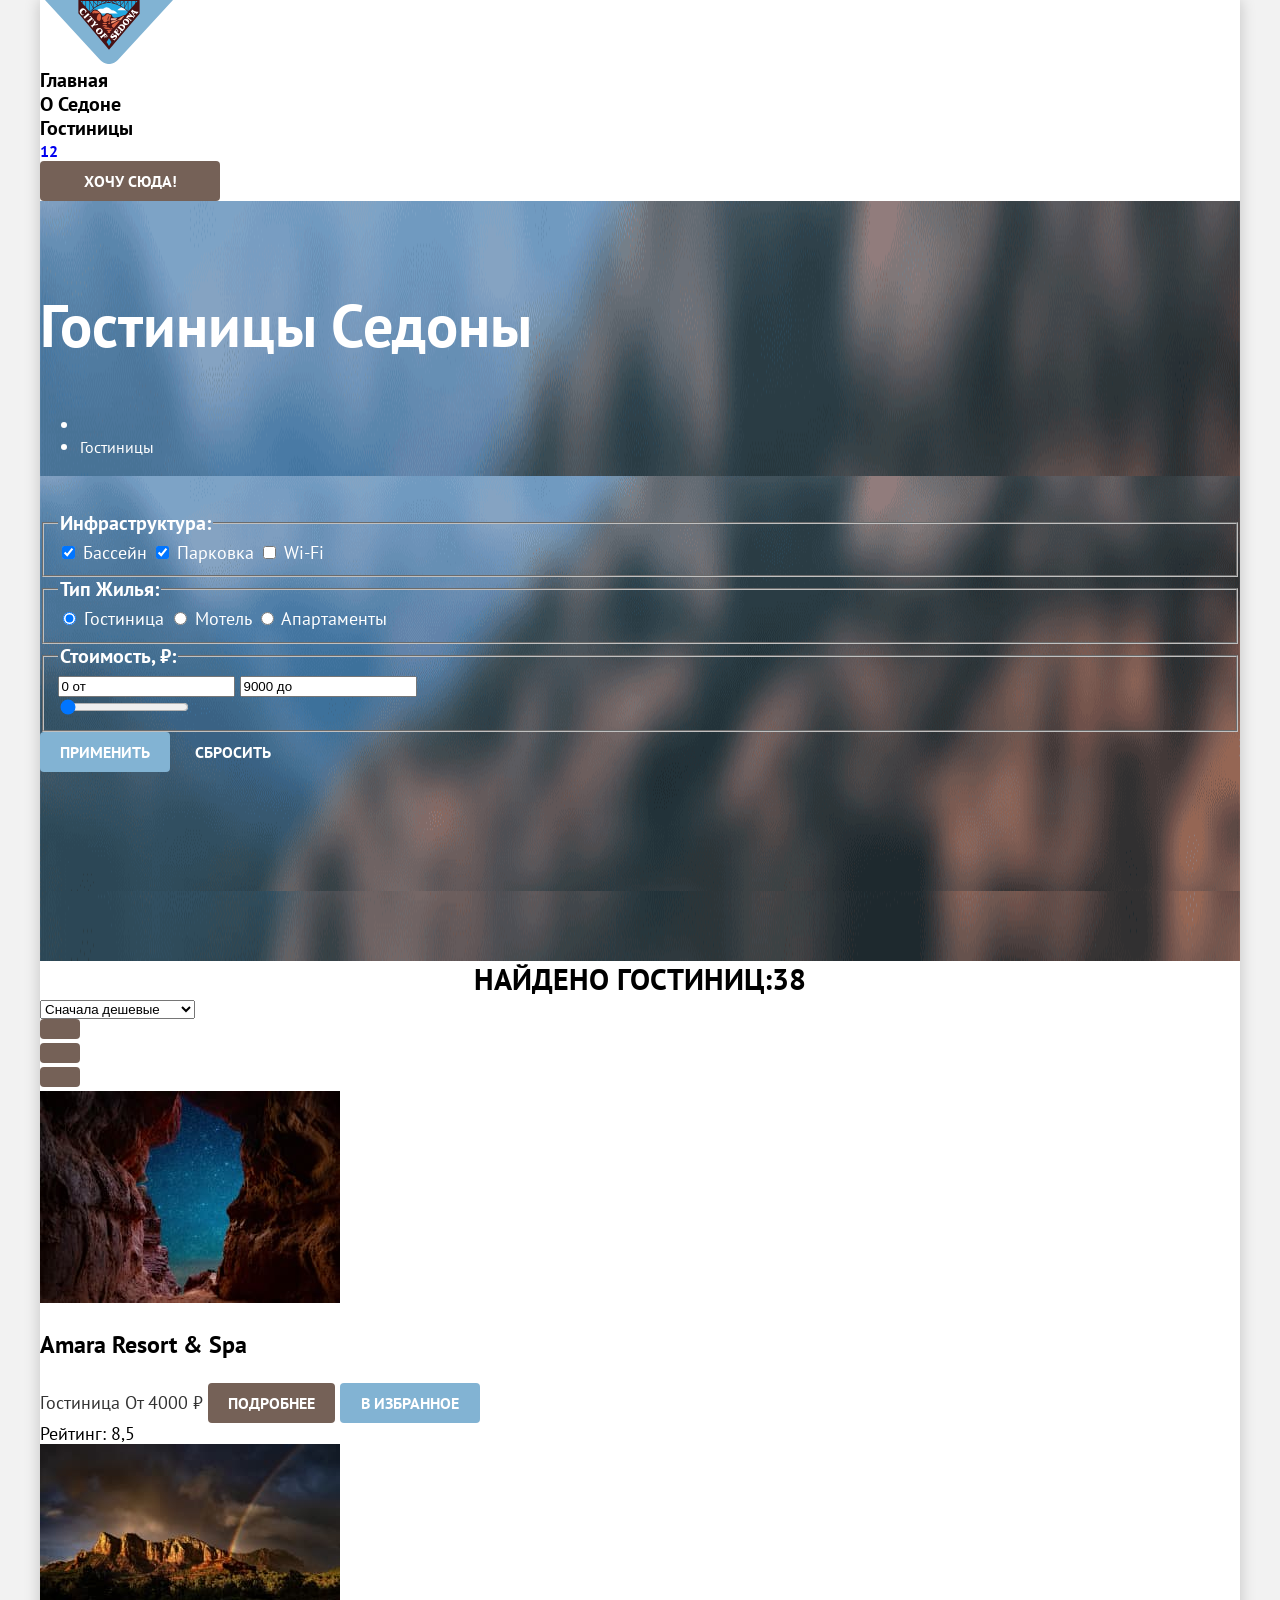
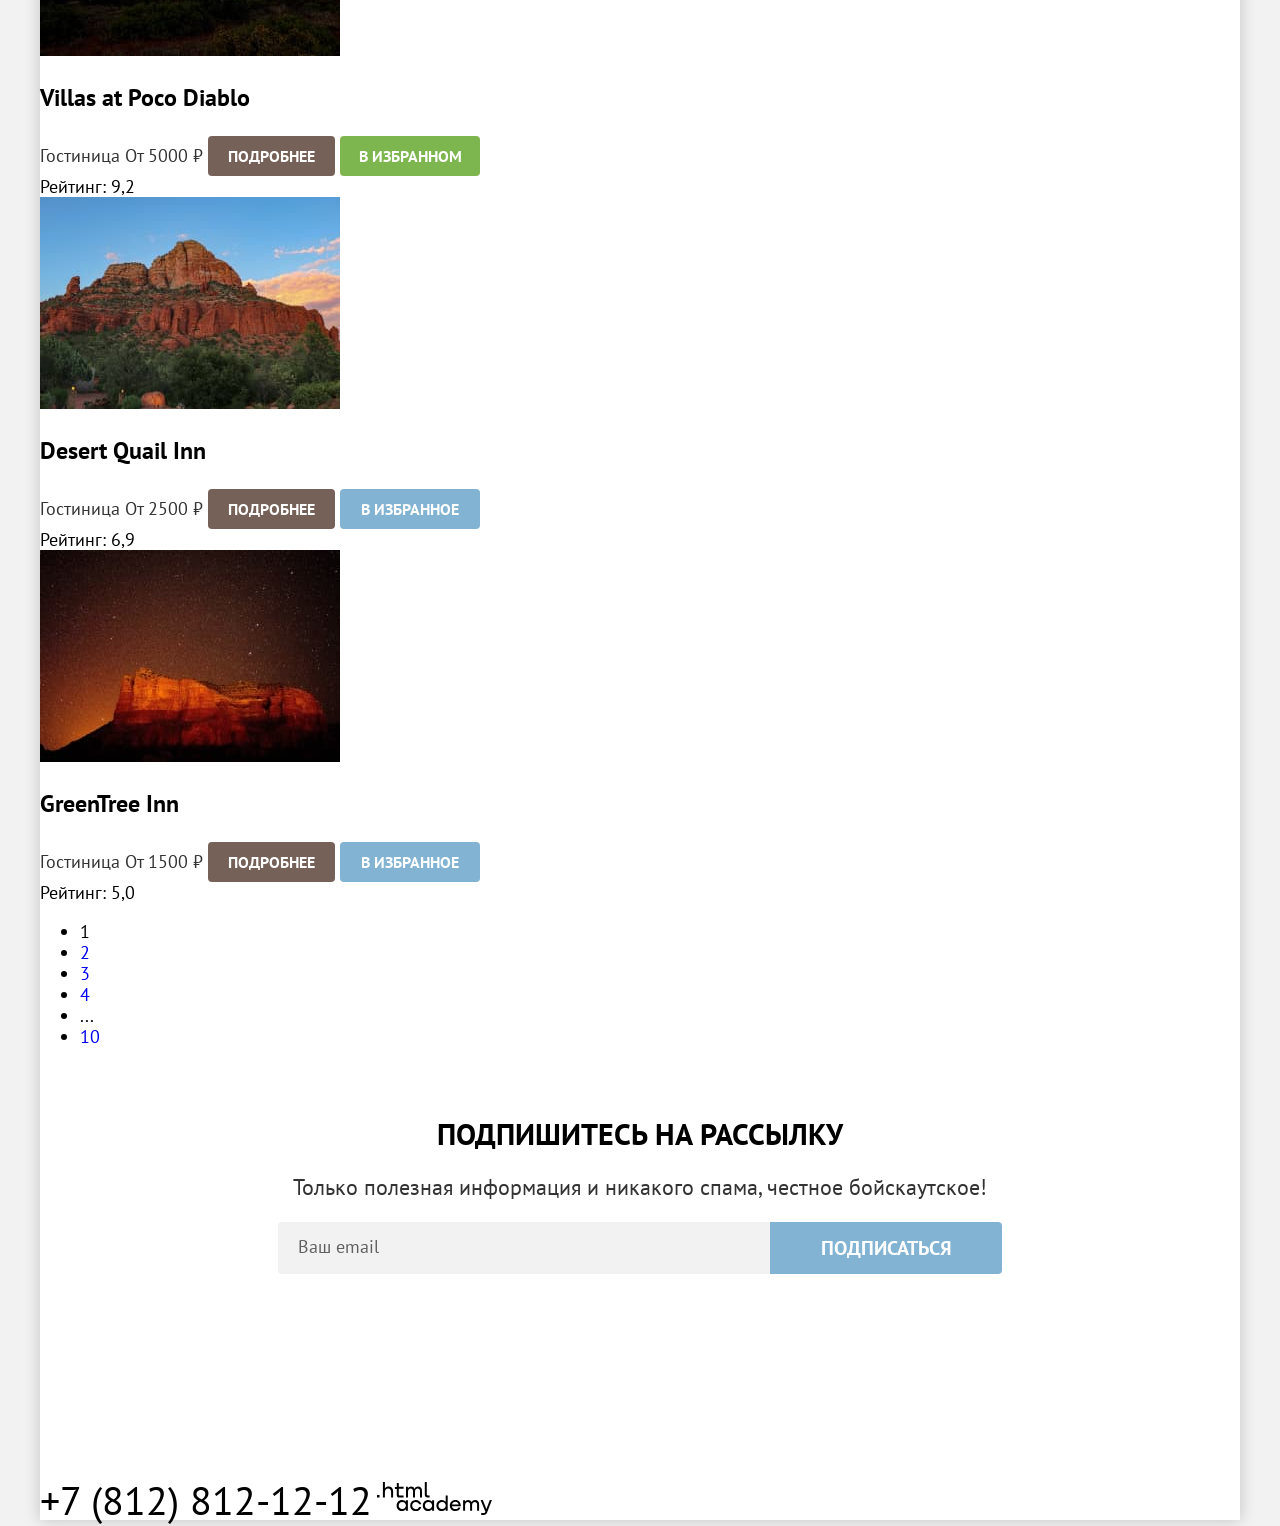
==== catalog.html @ 58decf7b "Базовая стилизация всех страниц" ====
<!DOCTYPE html>
<html lang="ru">

  <head>
    <meta charset="UTF-8">
    <title>HTML Academy:Седона.Каталог.</title>
    <link rel="stylesheet" href="styles/styles.css">

  </head>

  <body>
    <div class="container">
      <header class="page-header">
        <a class="navigation-logo" href="index.html">
          <img src="images/logo.svg" width="138" height="64" alt=" Логотип сайта.Перейти на главную страницу.">
        </a>

        <nav class="page-navigation">
          <ul class="page-navigation-list">
            <li class="page-navigation-item">
              <a href="index.html" class="page-navigation-link">Главная</a>
            </li>
            <li class="page-navigation-item">
              <a href="index.html#about-sedona" class="page-navigation-link"> О Седоне</a>
            </li>
            <li class="page-navigation-item">
              <a href="#" class="page-navigation-link navigation-link-current">Гостиницы</a>
            </li>
          </ul>
        </nav>

        <nav class="page-navigation-user">
          <ul class="page-navigation-user-list">
            <li class="page-navigation-user-item">
              <a href="#" class="page-navigation-user-link">
                <span class="visually-hidden">
                  Поиск
                </span>
              </a>
            </li>
            <li class="page-navigation-user-item">
              <a href="#" class="page-navigation-user-link">
                <span class="visually-hidden">
                  Избранное
                </span>
                12 </a>
            </li>
            <li class="page-navigation-user-item">
              <a href="#" class="page-navigation-user-link button button-all">
                <span class="visually-hidden">
                  Ссылка </span> Хочу сюда!</a>
            </li>
          </ul>
        </nav>
      </header>

      <main class="main-catalog">

        <section class="catalog-filter">
          <header class="catalog-header">
            <h1 class="catalog-header-title">Гостиницы Седоны</h1>
            <ul class="breadcrumbs">
              <li class="breadcrumbs-item">
                <a class="breadcrumbs-link" href="index.html"> <span class="visually-hidden">Главная</span> </a>
              </li>
              <li class="breadcrumbs-item">
                <a class="breadcrumbs-link" href="#">Гостиницы</a>
              </li>
            </ul>
          </header>
          <section class="catalog-products">
            <h2 class="visually-hidden">Фильтры</h2>
            <form class="catalog-filter" action="https://echo.htmlacademy.ru/" method="get">
              <fieldset class="catalog-filter-group">
                <legend class="catalog-filter-title">Инфраструктура:</legend>
                <label class="control">
                  <input class="control-input" type="checkbox" name="pool" checked> Бассейн
                </label>
                <label class="control">
                  <input class="control-input" type="checkbox" name="parking" checked> Парковка
                </label>
                <label class="control">
                  <input class="control-input" type="checkbox" name="wifi"> Wi-Fi
                </label>
              </fieldset>
              <fieldset class="catalog-filter-group">
                <legend class="catalog-filter-title">Тип жилья:</legend>
                <label class="control">
                  <input class="control-input" type="radio" name="type" value="hotel" checked> Гостиница
                </label>
                <label class="control">
                  <input class="control-input" type="radio" name="type" value="motel"> Мотель
                </label>
                <label class="control">
                  <input class="control-input" type="radio" name="type" value="apartments"> Апартаменты
                </label>
              </fieldset>
              <fieldset class="catalog-filter-group">
                <legend class="catalog-filter-title">Стоимость, ₽:</legend>

                <div class="catalog-filter-price-inputs">
                  <input class="catalog-filter-price-input" type="text" name="price-min" value="0 от" data-min="0">
                  <input class="catalog-filter-price-input" type="text" name="price-max" value="9000 до"
                    data-max="50000">
                  <div class="catalog-filter-slider">
                    <input class="catalog-filter-slider" type="range" name="price-range" min="0" max="50000" value="0"
                      step="100">
                  </div>
                </div>
              </fieldset>
              <button class="button button-filter" type="submit">Применить</button>
              <button class="button button-filter reset" type="reset">Сбросить</button>
            </form>
          </section>
        </section>
        <section>
          <h2 class="block-title">Найдено гостиниц:38</h2>
          <select class="select-control" name="catalog-filter-sort" aria-label="Сортировка">
            <option value="cheaper price">Сначала дешевые</option>
            <option value="expensive">Сначала дорогие</option>
            <option value="popular">Сначала популярные</option>
          </select>
          <ul class="catalog-view-switch-list">
            <li class="catalog-view-switch-item"><a href="catalog.html?view=tile"
                class="button button-tile button-tile--active">
                <span class="visually-hidden">Показать плитку</span>
              </a></li>
            <li class="catalog-view-switch-item"> <a href="catalog.html?view=card" class="button button-card">
                <span class="visually-hidden">Показать карточки</span>
              </a></li>
            <li class="catalog-view-switch-item"> <a href="catalog.html?view=list" class="button button-list">
                <span class="visually-hidden">Показать список</span>
              </a> </li>
          </ul>
          <div class="product-card">
            <ul class="product-card-list">
              <li class="product-card-item">
                <a href="product-card-link"><img class="product-card-image" src="images/hotels/hotel-1.jpg"
                    alt="Гостиница Amara Resort & Spa" width="300" height="212"></a>
                <a href="product-card-link">
                  <h3 class="product-card-title">Amara Resort & Spa</h3>
                </a>
                <span class="product-card-text">Гостиница</span>
                <b class="product-card-price">От 4000 ₽</b>
                <a class="product-card-button button-all" href="product.html">Подробнее</a>
                <button class="product-card-button submit-add" type="submit">В избранное</button>
                <div class="hotel-rating"><span class="visually-hidden">4 звезды</span></div>
                <span class="rating">Рейтинг: 8,5</span>
              </li>

              <li class="product-card-item">
                <a href="product-card-link"><img class="product-card-image" src="images/hotels/hotel-2.jpg"
                    alt="Гостиница Villas at Poco Diablo" width="300" height="212"></a>
                <a href="product-card-link">
                  <h3 class="product-card-title">Villas at Poco Diablo</h3>
                </a>
                <span class="product-card-text">Гостиница</span>
                <b class="product-card-price">От 5000 ₽</b>
                <a class="product-card-button button-all" href="product.html">Подробнее</a>
                <button class="product-card-button submit-remove" type="submit">В избранном</button>
                <div class="hotel-rating"><span class="visually-hidden">4 звезды</span></div>
                <span class="rating">Рейтинг: 9,2</span>
              </li>
              <li class="product-card-item">
                <a href="product-card-link"><img class="product-card-image" src="images/hotels/hotel-3.jpg"
                    alt="Гостиница Desert Quail Inn" width="300" height="212"></a>
                <a href="product-card-link">
                  <h3 class="product-card-title">Desert Quail Inn</h3>
                </a>
                <span class="product-card-text">Гостиница</span>
                <b class="product-card-price">От 2500 ₽</b>
                <a class="product-card-button button-all" href="product.html">Подробнее</a>
                <button class="product-card-button submit-add" type="submit">В избранное</button>
                <div class="hotel-rating"><span class="visually-hidden">3 звезды</span></div>
                <span class="rating">Рейтинг: 6,9</span>
              </li>
              <li class="product-card-item">
                <a href="product-card-link"><img class="product-card-image" src="images/hotels/hotel-4.jpg"
                    alt="Гостиница GreenTree Inn" width="300" height="212"></a>
                <a href="product-card-link">
                  <h3 class="product-card-title">GreenTree Inn</h3>
                </a>
                <span class="product-card-text">Гостиница</span>
                <b class="product-card-price">От 1500 ₽</b>
                <a class="product-card-button button-all" href="product.html">Подробнее</a>
                <button class="product-card-button submit-add" type="submit">В избранное</button>
                <div class="hotel-rating"><span class="visually-hidden">2 звезды</span></div>
                <span class="rating">Рейтинг: 5,0</span>
              </li>
            </ul>
          </div>

          <ul class="pagination">
            <li class="pagination-item">
              <a class="pagination-link pagination-current">1</a>
            </li>
            <li class="pagination-item">
              <a class="pagination-link" href="#">2</a>
            </li>
            <li class="pagination-item">
              <a class="pagination-link" href="#">3</a>
            </li>
            <li class="pagination-item">
              <a class="pagination-link" href="#">4</a>
            </li>
            <li class="pagination-item">
              <span class="pagination-more">...</span>
            </li>
            <li class="pagination-item">
              <a class="pagination-link" href="#">10</a>
            </li>
          </ul>
        </section>
        <section class="subscribe catalog">
          <h2 class="block-title subscribe-title-catalog">Подпишитесь на рассылку</h2>
          <p class="subscribe-text-catalog">Только полезная информация и никакого спама, честное бойскаутское!</p>
          <form class="subscribe-form" action="https://echo.htmlacademy.ru/" method="post">
            <input type="email" name="email" placeholder="Ваш email" required class="form-input">
            <button type="submit" class="button button-primary"> <span
                class="subscribe-button-text">Подписаться</span></button>
          </form>
        </section>
      </main>

      <footer class="main-footer">
        <ul class="social-list">
          <li class="social-item">
            <a href="https://vk.com/htmlacademy"> <span class="visually-hidden">Vkontakte</span></a>
          </li>
        </ul>
        <ul class="social-list">
          <li class="social-item">
            <a href="https://t.me/htmlacademy"> <span class="visually-hidden">Telegram</span></a>
          </li>
        </ul>
        <ul class="social-list">
          <li class="social-item">
            <a href="https://www.youtube.com/user/htmlacademyru"> <span class="visually-hidden">Youtube</span></a>
          </li>
        </ul>
        <a href="tel:+78128121212" class="phone-link">
          <span class="visually-hidden">Позвонить</span> +7 (812) 812-12-12</a>
        <a href="https://htmlacademy.ru/" class="logo-link"> <span class="visually-hidden">Логотип htmlacadem</span>
          <img src="images/html_academy.svg" width="115" height="33" alt="Логотип htmlacadem"></a>

      </footer>
    </div>
  </body>

</html>
---- styles/styles.css ----
@font-face {
  font-family: "PT Sans";
  font-weight: 400;
  font-style: normal;
  src: url("../fonts/ptsans-400.woff2") format("woff2");
  font-display: swap;
}

@font-face {
  font-family: "PT Sans";
  font-weight: 700;
  font-style: normal;
  src: url("../fonts/ptsans-700.woff2") format("woff2");
  font-display: swap;
}

.visually-hidden {
  position: absolute;
  width: 1px;
  height: 1px;
  margin: -1px;
  padding: 0;
  overflow: hidden;
  border: 0;
}

.button {
  background-color: #756157;
  color: #ffffff;
  display: inline-block;
  text-decoration: none;
  border: none;
  border-radius: 4px;
  text-transform: uppercase;
  padding: 10px 20px;
  text-align: center;
  font-family: inherit;
}

html {
  height: 100%;
}

body {
  margin: 0;
  padding: 0;
  min-height: 100%;
  font-family: "PT Sans", Arial, sans-serif;
  font-size: 18px;
  line-height: 21px;
  font-weight: 400;
  background-color: #f2f2f2;
  color: #000000;
}

.container {
  background-color: #ffffff;
  width: 1200px;
  margin-left: auto;
  margin-right: auto;
  box-shadow: 0 0 15px 0 rgba(0, 0, 0, 0.2);
  display: flex;
  flex-direction: column;
  min-height: 100vh;
}

.page-header {}

.navigation-logo {}

.page-navigation {}

.page-navigation-list {
  margin: 0;
  padding: 0;
  list-style: none;
  font-weight: 700;
  font-size: 20px;
  line-height: 24px;
}

.page-navigation-item {}

.page-navigation-link {
  text-decoration: none;
  color: #000000;
}

.navigation-link-current {}

.page-navigation-user {}

.page-navigation-user-list {
  margin: 0;
  padding: 0;
  list-style: none;
}

.page-navigation-user-item {}

.page-navigation-user-link {
  text-decoration: none;
  font-weight: 700;
  font-size: 16px;
  line-height: 20px;
}

.main,
.main-catalog {
  flex-grow: 1;
}

.main-container {}

.hero {
  background-color: #2e4858;
  background-image: url("../images/divider.svg"), url("../images/index-background.jpg");
  background-size: 100% auto, cover;
  background-repeat: no-repeat;
  background-position: left 0 bottom 0, 0 0;
  padding-top: 51px;
  padding-bottom: 82px;
  min-height: 485px;
  box-sizing: border-box;
}

.hero-image {
  display: block;
  margin: 0 auto;
}

.advantages {}

.block-title {
  margin: 0;
  padding: 0;
  font-weight: 700;
  font-size: 30px;
  line-height: 36px;
  letter-spacing: 0;
  text-align: center;
  text-transform: uppercase;
  color: #000000;
}

.advantages-intro {
  margin: 0;
  padding: 0;
  list-style: none;
  font-weight: 400;
  font-size: 22px;
  line-height: 26px;
  text-align: center;
  color: #333333;
}

.advantages-list {
  margin: 0;
  padding: 0;
  list-style: none;
}

.advantages-item {}

.advantages-item-photo {
  background-color: #82b3d3;

}

.sedona-photo {
  display: block;
}

.block-subtitle {
  margin: 0;
  padding: 0;
  list-style: none;
  font-weight: 700;
  font-size: 24px;
  line-height: 28px;
  text-align: center;
  text-transform: uppercase;
  color: #000000;
}

.block-subtitle-photo {
  color: #ffffff;
  font-weight: 700;
  font-size: 24px;
  line-height: 28px;
  text-align: center;
  text-transform: uppercase;
}

.advantages-text {
  margin: 0;
  padding: 0;
  list-style: none;
  font-weight: 400;
  font-size: 18px;
  line-height: 21px;
  text-align: center;
  color: #333333;
}

.advantages-text-photo {
  color: #ffffff;
  font-weight: 400;
  font-size: 18px;
  line-height: 21px;
  text-align: center;
}

.services {}

.services-list {
  margin: 0;
  padding: 0;
  list-style: none;
}

.services-item {
  background-color: #83b3d31f;
}

.services-text {
  margin: 0;
  padding: 0;
  list-style: none;
  font-weight: 400;
  font-size: 18px;
  line-height: 21px;
  text-align: center;
  color: #333333;
}

.catalog-header-title {
  font-weight: 700;
  font-size: 60px;
  line-height: 78px;
}

.catalog-filter-title {
  font-weight: 700;
  font-size: 20px;
  line-height: 24px;
  text-transform: capitalize;
}

.control {
  font-weight: 400;
  font-size: 18px;
  line-height: 23px;
}

.catalog-filter {
  background-color: #2e4858;
  background-image: url("../images/background-filter.png");
  background-size: 100% 100%;
  background-repeat: no-repeat;
  background-position: 0 0;
  padding-top: 35px;
  padding-bottom: 70px;
  min-height: 415px;
  box-sizing: border-box;
  color: #ffffff;
}

.button-filter {
  background-color: #82b3d3;
  font-weight: 700;
  font-size: 16px;
  line-height: 20px;
  font-family: inherit;
}

.button-filter.reset {
  background-color: transparent;
}

.breadcrumbs-link {
  font-weight: 400;
  font-size: 16px;
  line-height: 21px;
  text-decoration: none;
  color: #ffffff;
}

.breadcrumbs-item {}

.hotel-search {
  padding: 97px 0;
  text-align: center;
}

.hotel-title {
  margin: 0 0 20px;
}

.hotel-search-text {
  margin: 0 98px;
  padding-bottom: 53px;
  list-style: none;
  font-weight: 400;
  font-size: 22px;
  line-height: 26px;
  text-align: center;
  color: #333333;
}

.catalog-view-switch-list,
.product-card-list {
  margin: 0;
  padding: 0;
  list-style: none;
}


.product-card-item a {
  text-decoration: none;
}

.product-card-text,
.product-card-price {
  margin: 0;
  padding: 0;
  list-style: none;
  font-weight: 400;
  font-size: 18px;
  line-height: 21px;
  text-align: center;
  color: #333333;
}

.product-card-title {
  font-family: inherit;
  font-weight: 700;
  font-size: 24px;
  line-height: 28px;
  color: #000000;
}

.button-all {
  font-weight: 700;
  font-size: 16px;
  line-height: 20px;
  width: 140px;
  border-radius: 4px;
  text-align: center;
  text-decoration: none;
  text-transform: uppercase;
  background-color: #756157;
  color: #ffffff;
  padding: 10px 20px;
  font-family: "PT Sans";
}

.submit-add,
.submit-remove {
  font-weight: 700;
  font-size: 16px;
  line-height: 20px;
  width: 140px;
  border-radius: 4px;
  text-align: center;
  text-decoration: none;
  text-transform: uppercase;
  background-color: #82b3d3;
  color: #ffffff;
  padding: 10px 10px;
  font-family: "PT Sans";
  border: none;
}

.submit-add {
  background-color: #82b3d3;
}

.submit-add:hover {
  background-color: #6b9bc4;
  transform: translateY(-1px);
}

.submit-remove {
  background-color: #7db54f;
}

.submit-remove:hover {
  background-color: #7db54f;
  transform: translateY(-1px);
}

.pagination a {
  text-decoration: none;
  list-style: none;
}

.open-modal {
  font-weight: 700;
  font-size: 20px;
  line-height: 36px;
  text-transform: uppercase;
  width: 376px;
  padding: 8px 10px;
  font-family: inherit;
}

.subscribe {
  background-color: #2e4858;
  background-image: url("../images/subscribe.png");
  background-size: 100% 100%;
  background-repeat: no-repeat;
  background-position: 0 0;
  padding-top: 51px;
  padding-bottom: 82px;
  min-height: 415px;
  box-sizing: border-box;
  text-align: center;
}

.subscribe.catalog {
  background: #ffffff;
}

.subscribe-title {
  padding: 45px;
  margin-bottom: -25px;
  color: #ffffff;
}

.subscribe-title-catalog {
  color: #000000;
}

.subscribe-text {
  margin: 0;
  padding: 0;
  list-style: none;
  font-weight: 400;
  font-size: 22px;
  line-height: 26px;
  text-align: center;
  color: #ffffff;
  margin-bottom: 54px;
}

.subscribe-text-catalog {
  color: #333333;
  font-size: 22px;
  line-height: 26px;
}

.subscribe-form {
  display: flex;
  justify-content: center;
}

.form-input {
  width: 452px;
  padding: 12px 20px;
  border: none;
  border-top-left-radius: 4px;
  border-bottom-left-radius: 4px;
  background-color: #f2f2f2;
  font-family: inherit;
}

.form-input::placeholder {
  color: #000000;
  font-size: 18px;
  line-height: 24px;
  width: 87px;
  height: 24px;
  opacity: 0.6;
}

.button-primary {
  background-color: #82b3d3;
  width: 232px;
  padding: 8px 50px;
  font-family: inherit;
  border-radius: 0;
  border-top-right-radius: 4px;
  border-bottom-right-radius: 4px;
}

.product-card {
  display: flex;
  flex-direction: row;
}

.subscribe-button-text {
  font-weight: 700;
  font-size: 20px;
  line-height: 36px;
}

.main-footer {}

.social-list {
  margin: 0;
  padding: 0;
  list-style: none;
}

.social-item {}

.phone-link {
  font-size: 40px;
  line-height: 40px;
  text-decoration: none;
  color: #000000;
}

.logo-link {}
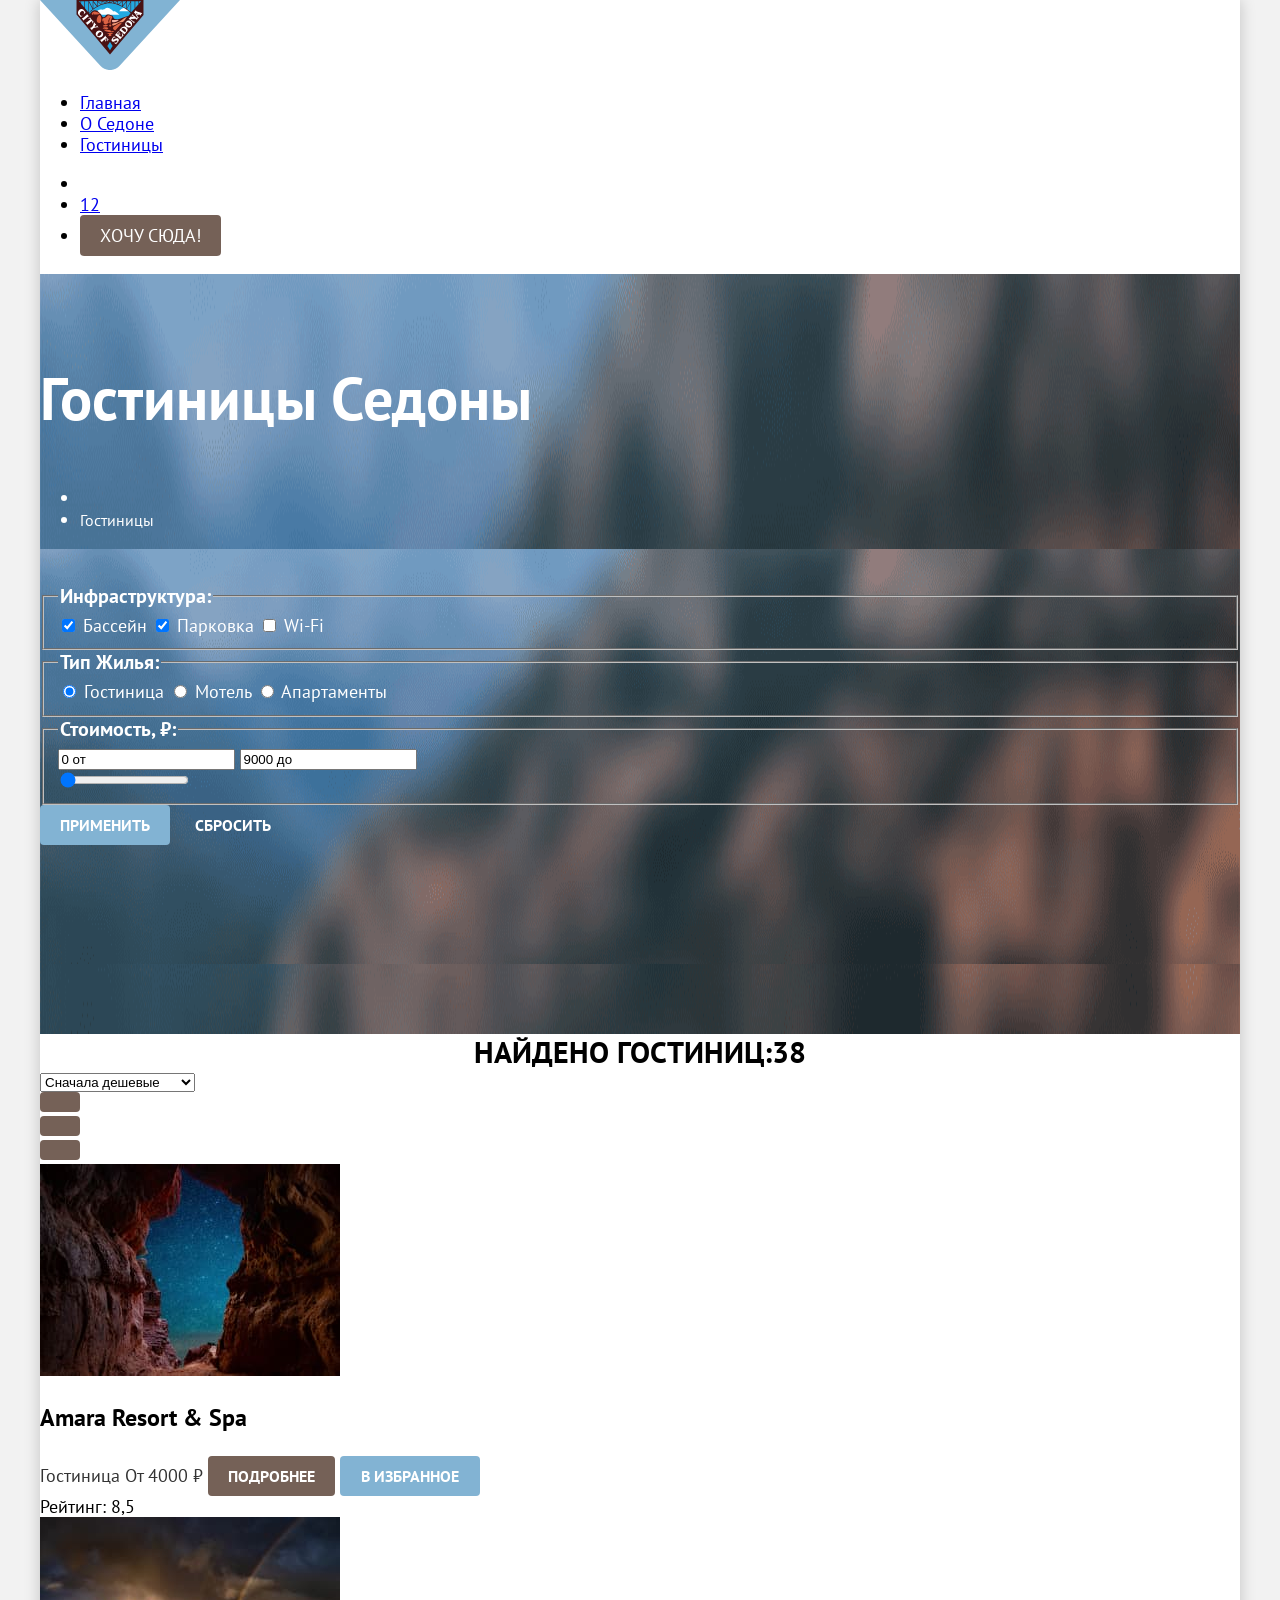
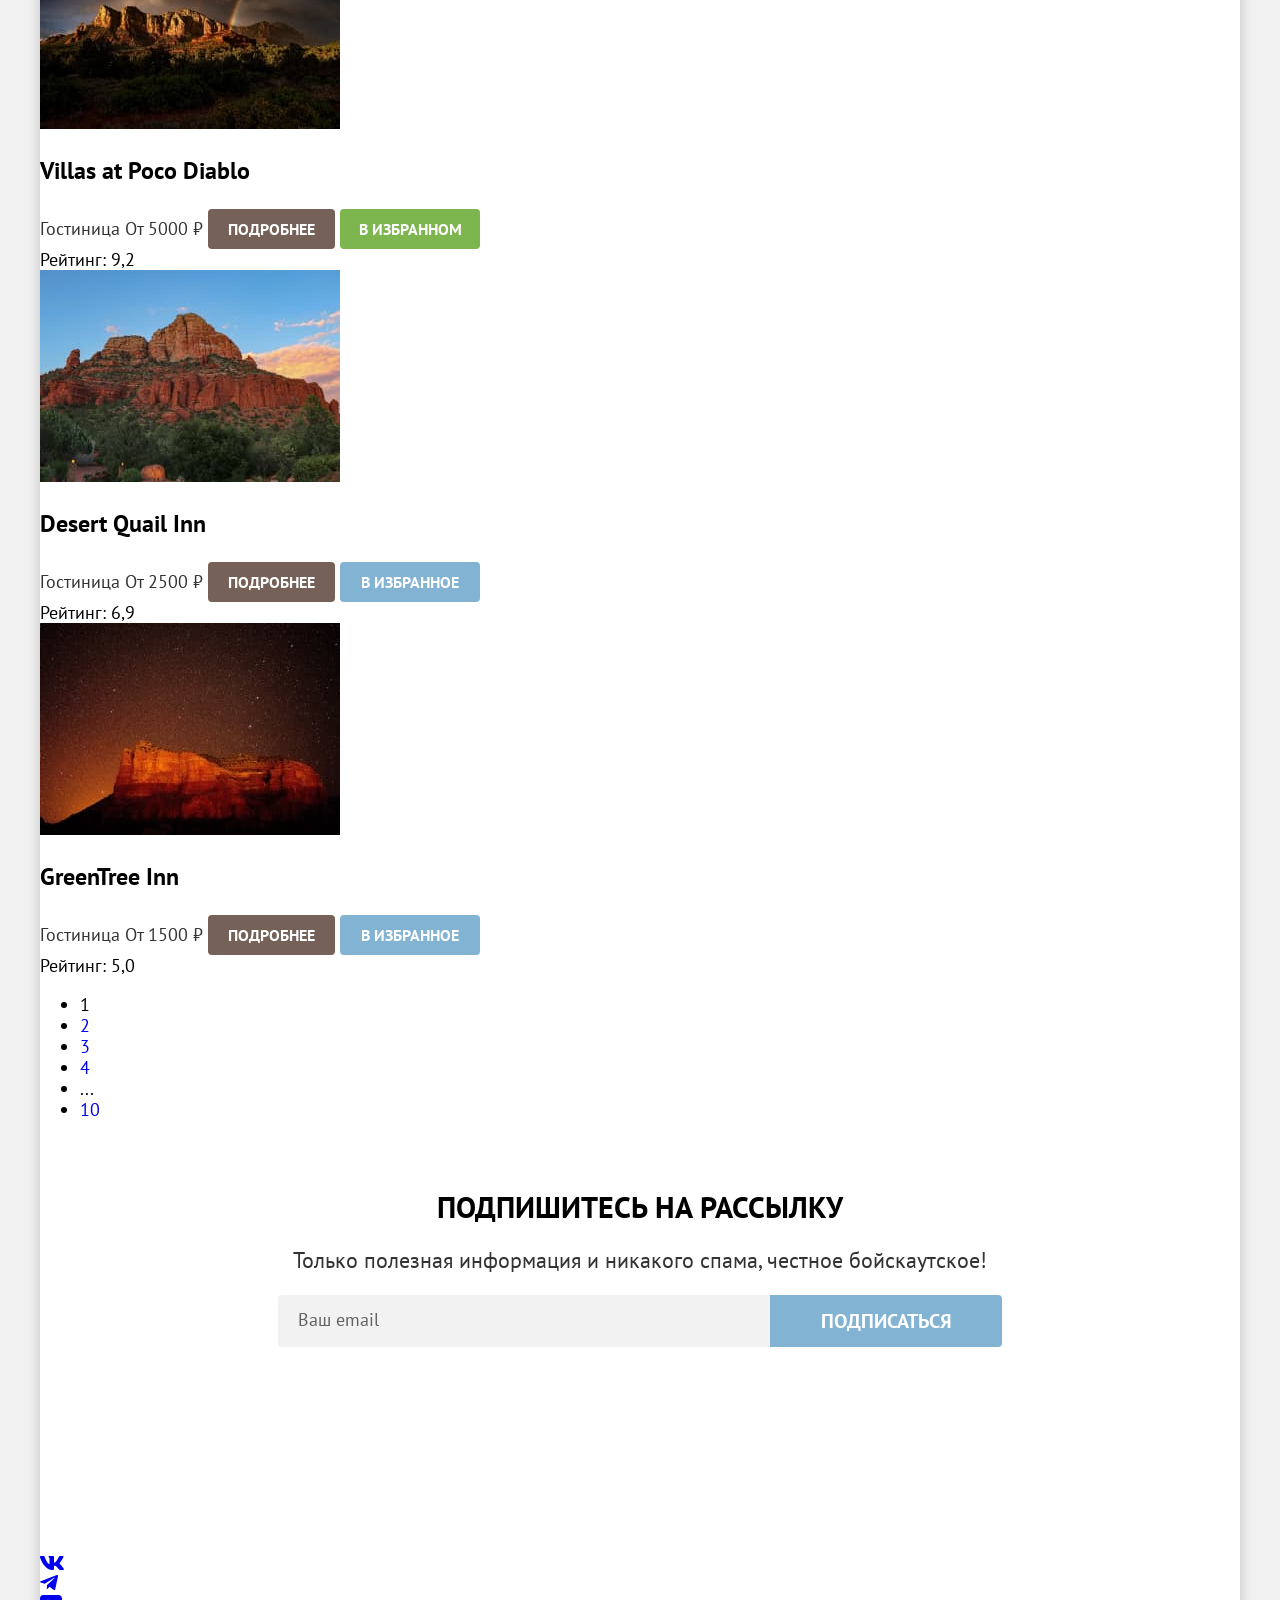
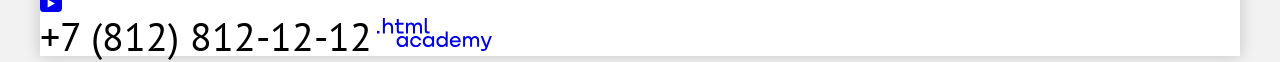
==== commit 11c3a33d: "Сетка страниц и крупных блоков на флексах" ====
--- a/catalog.html
+++ b/catalog.html
@@ -10,45 +10,35 @@
 
   <body>
     <div class="container">
-      <header class="page-header">
+      <header class="header">
         <a class="navigation-logo" href="index.html">
-          <img src="images/logo.svg" width="138" height="64" alt=" Логотип сайта.Перейти на главную страницу.">
+          <img src="images/logo.svg" width="140" height="70" alt="Логотип сайта.Перейти на главную страницу.">
         </a>
-
-        <nav class="page-navigation">
-          <ul class="page-navigation-list">
-            <li class="page-navigation-item">
-              <a href="index.html" class="page-navigation-link">Главная</a>
-            </li>
-            <li class="page-navigation-item">
-              <a href="index.html#about-sedona" class="page-navigation-link"> О Седоне</a>
-            </li>
-            <li class="page-navigation-item">
-              <a href="#" class="page-navigation-link navigation-link-current">Гостиницы</a>
-            </li>
-          </ul>
-        </nav>
-
-        <nav class="page-navigation-user">
-          <ul class="page-navigation-user-list">
-            <li class="page-navigation-user-item">
-              <a href="#" class="page-navigation-user-link">
-                <span class="visually-hidden">
-                  Поиск
-                </span>
+        <nav class="navigation">
+          <ul class="navigation-list">
+            <li class="navigation-item">
+              <a class="navigation-link navigation-link-current" href="#">Главная</a>
+            </li>
+            <li class="navigation-item">
+              <a class="navigation-link" href="#about-sedona"> О Седоне</a>
+            </li>
+            <li class="navigation-item">
+              <a class="navigation-link" href="catalog.html">Гостиницы</a>
+            </li>
+          </ul>
+          <ul class="user-navigation">
+            <li class="user-item">
+              <a class="user-link search" href="#">
+                <span class="visually-hidden"> Поиск</span>
               </a>
             </li>
-            <li class="page-navigation-user-item">
-              <a href="#" class="page-navigation-user-link">
-                <span class="visually-hidden">
-                  Избранное
-                </span>
-                12 </a>
-            </li>
-            <li class="page-navigation-user-item">
-              <a href="#" class="page-navigation-user-link button button-all">
-                <span class="visually-hidden">
-                  Ссылка </span> Хочу сюда!</a>
+            <li class="user-item">
+              <a class="user-link favorites" href="#">
+                <span class="visually-hidden"> Избранное</span>
+                <span class="fav"> 12 </span> </a>
+            </li>
+            <li class="user-item ">
+              <a class="user-link button wish" href="#">Хочу сюда!</a>
             </li>
           </ul>
         </nav>
@@ -114,24 +104,26 @@
           </section>
         </section>
         <section>
-          <h2 class="block-title">Найдено гостиниц:38</h2>
-          <select class="select-control" name="catalog-filter-sort" aria-label="Сортировка">
-            <option value="cheaper price">Сначала дешевые</option>
-            <option value="expensive">Сначала дорогие</option>
-            <option value="popular">Сначала популярные</option>
-          </select>
-          <ul class="catalog-view-switch-list">
-            <li class="catalog-view-switch-item"><a href="catalog.html?view=tile"
-                class="button button-tile button-tile--active">
-                <span class="visually-hidden">Показать плитку</span>
-              </a></li>
-            <li class="catalog-view-switch-item"> <a href="catalog.html?view=card" class="button button-card">
-                <span class="visually-hidden">Показать карточки</span>
-              </a></li>
-            <li class="catalog-view-switch-item"> <a href="catalog.html?view=list" class="button button-list">
-                <span class="visually-hidden">Показать список</span>
-              </a> </li>
-          </ul>
+          <div class="filter">
+            <h2 class="block-title">Найдено гостиниц:38</h2>
+            <select class="select-control" name="catalog-filter-sort" aria-label="Сортировка">
+              <option value="cheaper price">Сначала дешевые</option>
+              <option value="expensive">Сначала дорогие</option>
+              <option value="popular">Сначала популярные</option>
+            </select>
+            <ul class="catalog-view-switch-list">
+              <li class="catalog-view-switch-item"><a href="catalog.html?view=tile"
+                  class="button button-tile button-tile--active">
+                  <span class="visually-hidden">Показать плитку</span>
+                </a></li>
+              <li class="catalog-view-switch-item"> <a href="catalog.html?view=card" class="button button-card">
+                  <span class="visually-hidden">Показать карточки</span>
+                </a></li>
+              <li class="catalog-view-switch-item"> <a href="catalog.html?view=list" class="button button-list">
+                  <span class="visually-hidden">Показать список</span>
+                </a> </li>
+            </ul>
+          </div>
           <div class="product-card">
             <ul class="product-card-list">
               <li class="product-card-item">
@@ -223,26 +215,80 @@
       </main>
 
       <footer class="main-footer">
-        <ul class="social-list">
-          <li class="social-item">
-            <a href="https://vk.com/htmlacademy"> <span class="visually-hidden">Vkontakte</span></a>
-          </li>
-        </ul>
-        <ul class="social-list">
-          <li class="social-item">
-            <a href="https://t.me/htmlacademy"> <span class="visually-hidden">Telegram</span></a>
-          </li>
-        </ul>
-        <ul class="social-list">
-          <li class="social-item">
-            <a href="https://www.youtube.com/user/htmlacademyru"> <span class="visually-hidden">Youtube</span></a>
-          </li>
-        </ul>
-        <a href="tel:+78128121212" class="phone-link">
-          <span class="visually-hidden">Позвонить</span> +7 (812) 812-12-12</a>
-        <a href="https://htmlacademy.ru/" class="logo-link"> <span class="visually-hidden">Логотип htmlacadem</span>
-          <img src="images/html_academy.svg" width="115" height="33" alt="Логотип htmlacadem"></a>
-
+        <div class="footer-container">
+
+          <ul class="social-list">
+            <li class="social-item">
+              <a class="vkontakte" href="https://vk.com/htmlacademy">
+                <svg width="24" height="14" viewBox="0 0 24 14" fill="none" xmlns="http://www.w3.org/2000/svg">
+                  <path fill-rule="evenodd" clip-rule="evenodd"
+                    d="M23.45 0.948C23.616 0.402 23.45 0 22.655 0H20.03C19.362 0 19.054 0.347 18.887 0.73C18.887 0.73 17.552 3.926 15.661 6.002C15.049 6.604 14.771 6.795 14.437 6.795C14.27 6.795 14.019 6.604 14.019 6.057V0.948C14.019 0.292 13.835 0 13.279 0H9.151C8.734 0 8.483 0.304 8.483 0.593C8.483 1.214 9.429 1.358 9.526 3.106V6.904C9.526 7.737 9.373 7.888 9.039 7.888C8.149 7.888 5.984 4.677 4.699 1.003C4.45 0.288 4.198 0 3.527 0H0.9C0.15 0 0 0.347 0 0.73C0 1.412 0.89 4.8 4.145 9.281C6.315 12.341 9.37 14 12.153 14C13.822 14 14.028 13.632 14.028 12.997V10.684C14.028 9.947 14.186 9.8 14.715 9.8C15.105 9.8 15.772 9.992 17.33 11.467C19.11 13.216 19.403 14 20.405 14H23.03C23.78 14 24.156 13.632 23.94 12.904C23.702 12.18 22.852 11.129 21.725 9.882C21.113 9.172 20.195 8.407 19.916 8.024C19.527 7.533 19.638 7.314 19.916 6.877C19.916 6.877 23.116 2.451 23.449 0.948H23.45Z"
+                    fill="currentColor" />
+                </svg>
+
+                <span class="visually-hidden">Vkontakte</span></a>
+            </li>
+            <li class="social-item">
+              <a class="telegram" href="https://t.me/htmlacademy">
+                <svg width="18" height="16" viewBox="0 0 18 16" fill="none" xmlns="http://www.w3.org/2000/svg">
+                  <path
+                    d="M16.785 0.0992597L0.840489 6.24776C-0.247661 6.68481 -0.241365 7.29184 0.640845 7.56253L4.73445 8.83953L14.2058 2.8637C14.6537 2.59121 15.0629 2.7378 14.7265 3.03636L7.05283 9.96185H7.05103L7.05283 9.96275L6.77045 14.1823C7.18413 14.1823 7.36669 13.9925 7.59871 13.7686L9.58705 11.8351L13.7229 14.89C14.4855 15.31 15.0332 15.0941 15.2229 14.1841L17.9379 1.38885C18.2158 0.274623 17.5126 -0.229883 16.785 0.0992597Z"
+                    fill="currentColor" />
+                </svg>
+                <span class="visually-hidden">Telegram</span></a>
+            </li>
+            <li class="social-item">
+              <a class="youtube" href="https://www.youtube.com/user/htmlacademyru">
+                <svg width="22" height="17" viewBox="0 0 22 17" fill="none" xmlns="http://www.w3.org/2000/svg">
+                  <path
+                    d="M18.607 0H3.17413C1.31343 0 0 1.59375 0 3.4V13.4937C0 15.4062 1.31343 17 3.17413 17H18.8259C20.4677 17 22 15.4062 22 13.6V3.4C21.7811 1.59375 20.4677 0 18.607 0ZM7.66169 12.5375V4.4625L14.995 8.5L7.66169 12.5375Z"
+                    fill="currentColor" />
+                </svg>
+                <span class="visually-hidden">Youtube</span></a>
+            </li>
+          </ul>
+          <a href="tel:+78128121212" class="phone-link">
+            <span class="visually-hidden">Позвонить</span>+7 (812) 812-12-12</a>
+          <a href="https://htmlacademy.ru/" class="logo-link"> <span class="visually-hidden">Логотип htmlacadem</span>
+            <svg width="115" height="33" viewBox="0 0 115 33" role="img" aria-label="HTML Academy" fill="none"
+              xmlns="http://www.w3.org/2000/svg">
+              <path d="M0 12.9V15.5H2.5V12.9H0Z" fill="currentColor" />
+              <path
+                d="M11.6 4.5C10 4.5 8.8 5.2 8 6.2H7.9V0H5.9V15.5H7.9V10.2C7.9 8.1 9.2 6.6 11.2 6.6C13 6.6 14.1 8 14.1 9.8V15.5H16.1V9.4C16.2 6.4 14.3 4.5 11.6 4.5Z"
+                fill="currentColor" />
+              <path
+                d="M26.6 4.8H21.8V1.1H19.8V4.9H17.9V6.9H19.8V12.9C19.8 14.6 20.8 15.6 22.5 15.6H26.6V13.6H22.9C22.2 13.6 21.8 13.2 21.8 12.5V6.8H26.6V4.8Z"
+                fill="currentColor" />
+              <path
+                d="M41.1 4.6C39.5 4.6 38.2 5.4 37.6 6.7H37.5C36.9 5.5 35.7 4.6 34.1 4.6C32.7 4.6 31.6 5.4 31 6.4H30.9V4.8H29V15.4H31V10C31 8 32 6.5 33.6 6.5C35.1 6.5 36 7.5 36 9.1V15.4H38V9.8C38 7.4 39.4 6.5 40.6 6.5C42.1 6.5 43 7.5 43 9.1V15.4H45V8.9C45.1 6.4 43.6 4.6 41.1 4.6Z"
+                fill="currentColor" />
+              <path d="M47.8 12.7C47.8 14.4 48.8 15.4 50.6 15.4H52.6V13.4H50.9C50.2 13.4 49.8 13 49.8 12.3V0H47.8V12.7Z"
+                fill="currentColor" />
+              <path
+                d="M28.9 19.7C28 18.6 26.7 17.9 25 17.9C21.9 17.9 19.6 20.2 19.6 23.5C19.6 26.8 21.9 29.1 25 29.1C26.8 29.1 28 28.3 28.8 27.2H28.9V28.8H30.9V18.2H28.9V19.7ZM25.3 27.1C23.1 27.1 21.7 25.5 21.7 23.5C21.7 21.5 23.1 19.9 25.3 19.9C27.5 19.9 28.9 21.5 28.9 23.5C28.9 25.4 27.5 27.1 25.3 27.1Z"
+                fill="currentColor" />
+              <path
+                d="M44.2 22C43.7 19.6 41.6 17.9 38.8 17.9C35.4 17.9 33.2 20.4 33.2 23.5C33.2 26.6 35.4 29.1 38.8 29.1C41.6 29.1 43.7 27.3 44.2 24.9H42.1C41.7 26.2 40.4 27.2 38.8 27.2C36.6 27.2 35.2 25.6 35.2 23.6C35.2 21.6 36.6 20 38.8 20C40.4 20 41.6 21 42.1 22.2H44.2V22Z"
+                fill="currentColor" />
+              <path
+                d="M55.1 19.7C54.2 18.6 52.9 17.9 51.2 17.9C48.1 17.9 45.8 20.2 45.8 23.5C45.8 26.8 48.1 29.1 51.2 29.1C53 29.1 54.2 28.3 55 27.2H55.1V28.8H57.1V18.2H55.1V19.7ZM51.5 27.1C49.3 27.1 47.9 25.5 47.9 23.5C47.9 21.5 49.3 19.9 51.5 19.9C53.7 19.9 55.1 21.5 55.1 23.5C55.1 25.4 53.6 27.1 51.5 27.1Z"
+                fill="currentColor" />
+              <path
+                d="M68.7 19.8C67.8 18.7 66.5 17.9 64.8 17.9C61.7 17.9 59.4 20.2 59.4 23.5C59.4 26.8 61.6 29.1 64.8 29.1C66.5 29.1 67.8 28.3 68.6 27.3H68.7V28.8H70.7V13.4H68.7V19.8ZM65.1 27.1C62.9 27.1 61.5 25.5 61.5 23.5C61.5 21.5 62.9 19.9 65.1 19.9C67.3 19.9 68.7 21.5 68.7 23.5C68.6 25.5 67.2 27.1 65.1 27.1Z"
+                fill="currentColor" />
+              <path
+                d="M78.3 17.9C75 17.9 72.8 20.4 72.8 23.5C72.8 26.5 74.9 29.1 78.3 29.1C80.8 29.1 82.8 27.8 83.5 25.5H81.4C80.9 26.5 79.8 27.1 78.4 27.1C76.5 27.1 75.1 25.8 75 24.2H83.8C84 20.6 81.8 17.9 78.3 17.9ZM78.3 19.8C80 19.8 81.3 20.8 81.6 22.4H75.1C75.4 20.9 76.6 19.8 78.3 19.8Z"
+                fill="currentColor" />
+              <path
+                d="M98.2 17.9C96.6 17.9 95.3 18.7 94.6 19.9H94.5C93.9 18.7 92.7 17.9 91.1 17.9C89.7 17.9 88.6 18.6 88 19.7V18.2H86.1V28.8H88.1V23.4C88.1 21.4 89.1 20 90.7 19.9C92.2 19.9 93.1 20.9 93.1 22.5V28.8H95.1V23.2C95.1 20.8 96.5 19.9 97.7 19.9C99.2 19.9 100.1 20.9 100.1 22.5V28.8H102.1V22.3C102.2 19.7 100.7 17.9 98.2 17.9Z"
+                fill="currentColor" />
+              <path
+                d="M109.4 27L105.8 18.1H103.6L108.4 29.7C108.1 30.6 107.7 30.9 106.7 30.9H104.2V32.9H106.7C108.5 32.9 109.5 32.1 110.2 30.3L114.9 18.1H112.8L109.4 27Z"
+                fill="currentColor" />
+            </svg>
+          </a>
+
+        </div>
       </footer>
     </div>
   </body>
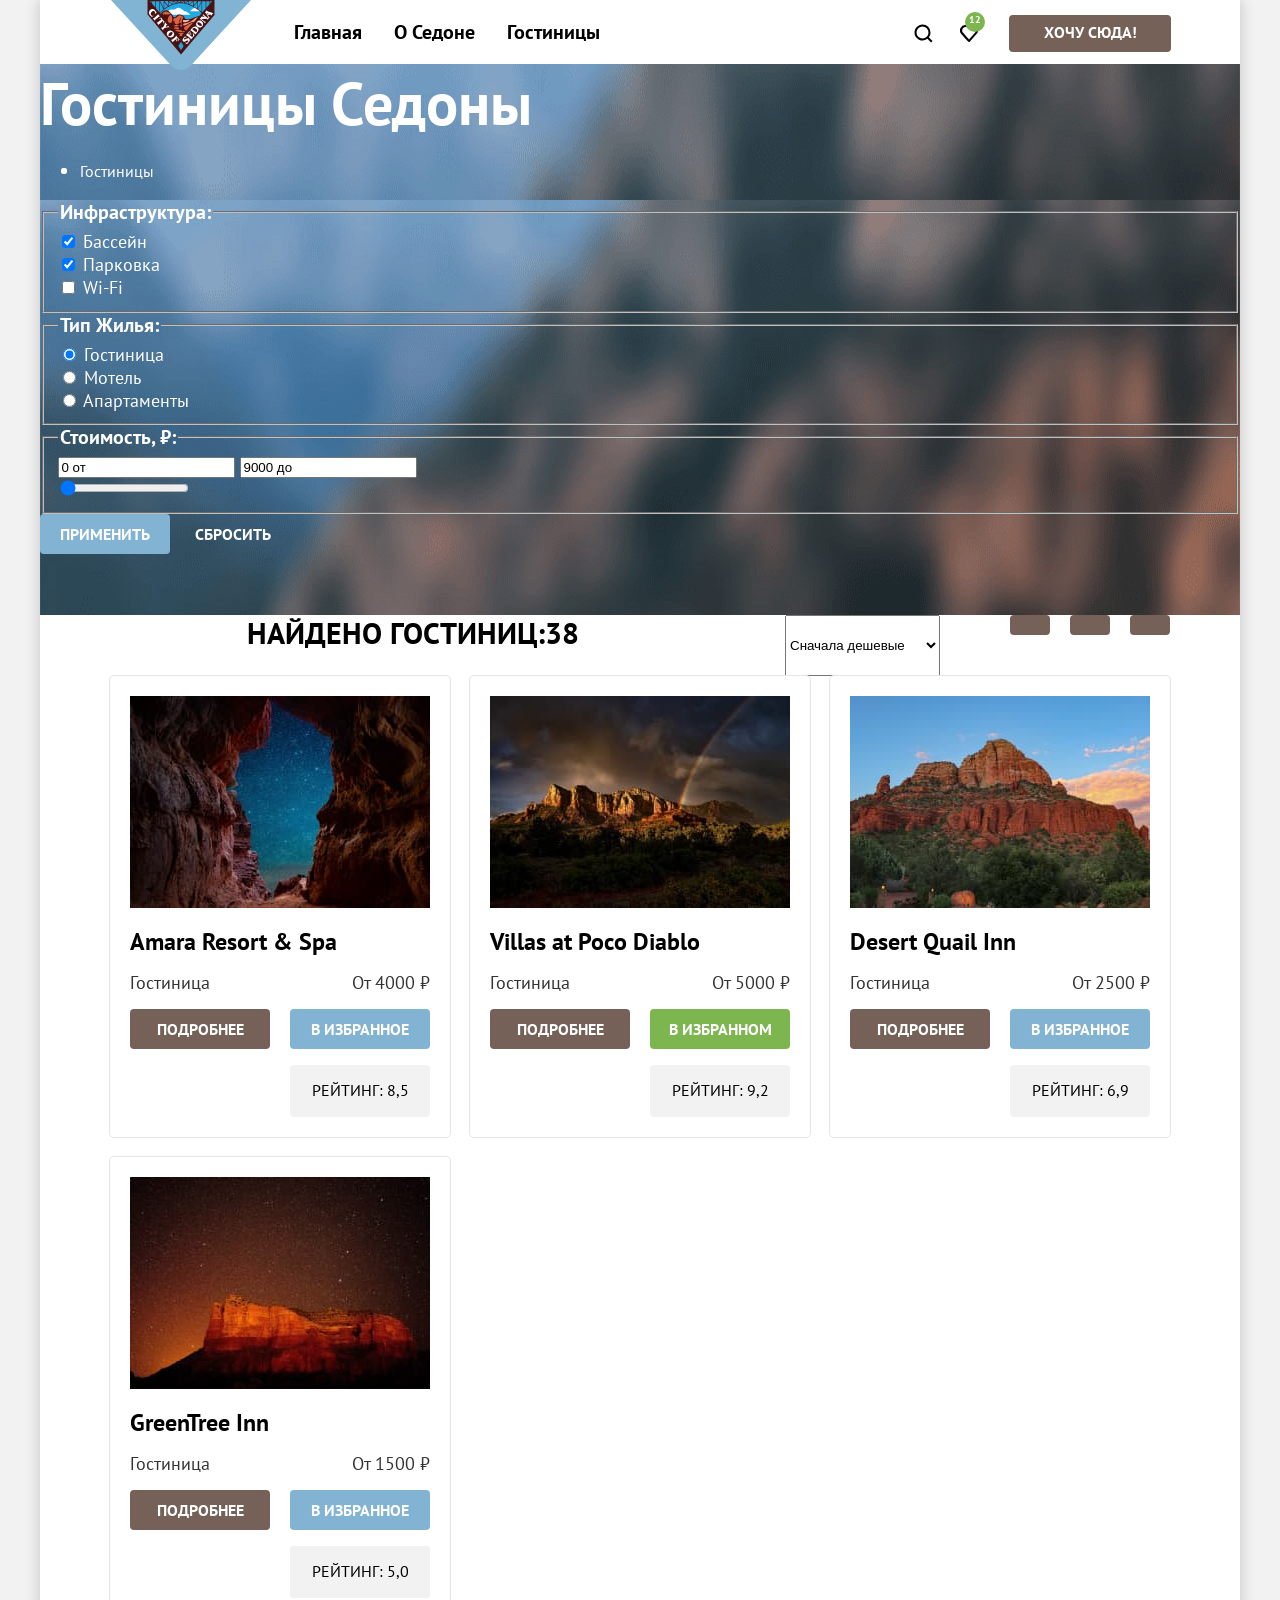
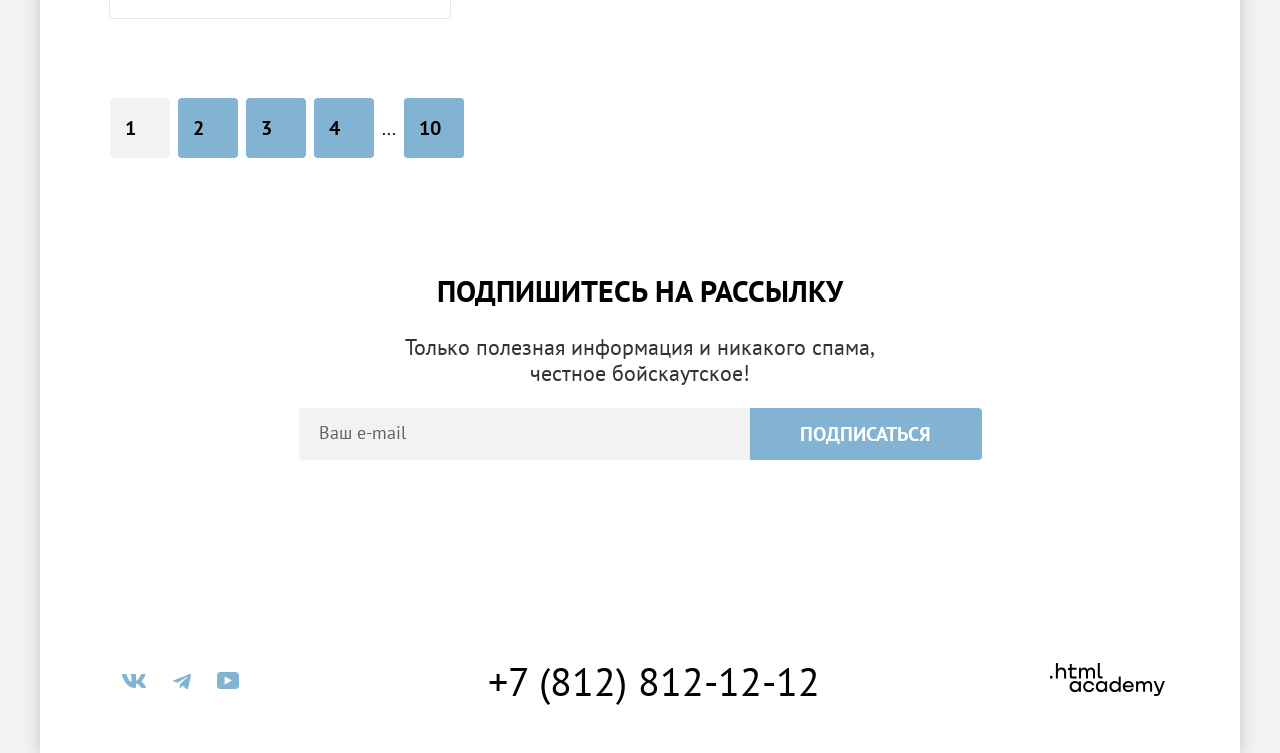
==== commit 6729a8a4: "Микросетки на флексах для всех страниц" ====
--- a/catalog.html
+++ b/catalog.html
@@ -92,10 +92,10 @@
                   <input class="catalog-filter-price-input" type="text" name="price-min" value="0 от" data-min="0">
                   <input class="catalog-filter-price-input" type="text" name="price-max" value="9000 до"
                     data-max="50000">
-                  <div class="catalog-filter-slider">
-                    <input class="catalog-filter-slider" type="range" name="price-range" min="0" max="50000" value="0"
-                      step="100">
-                  </div>
+                </div>
+                <div class="catalog-filter-slider">
+                  <input class="catalog-filter-slider" type="range" name="price-range" min="0" max="50000" value="0"
+                    step="100">
                 </div>
               </fieldset>
               <button class="button button-filter" type="submit">Применить</button>
@@ -127,57 +127,81 @@
           <div class="product-card">
             <ul class="product-card-list">
               <li class="product-card-item">
-                <a href="product-card-link"><img class="product-card-image" src="images/hotels/hotel-1.jpg"
-                    alt="Гостиница Amara Resort & Spa" width="300" height="212"></a>
+                <a class="card-link" href="product-card-link"><img class="product-card-image"
+                    src="images/hotels/hotel-1.jpg" alt="Гостиница Amara Resort & Spa." width="300" height="212"></a>
                 <a href="product-card-link">
                   <h3 class="product-card-title">Amara Resort & Spa</h3>
                 </a>
-                <span class="product-card-text">Гостиница</span>
-                <b class="product-card-price">От 4000 ₽</b>
-                <a class="product-card-button button-all" href="product.html">Подробнее</a>
-                <button class="product-card-button submit-add" type="submit">В избранное</button>
+                <div class="hotel">
+                  <span class="product-card-text">Гостиница</span>
+                  <b class="product-card-price">От 4000 ₽</b>
+                </div>
+                <div class="card-button">
+                  <a class="product-card-button button-all" href="product.html">Подробнее</a>
+                  <button class="product-card-button submit-add" type="submit">В избранное</button>
+                </div>
                 <div class="hotel-rating"><span class="visually-hidden">4 звезды</span></div>
-                <span class="rating">Рейтинг: 8,5</span>
+                <div class="rating-star">
+                  <span class="rating"> Рейтинг: 8,5 </span>
+                </div>
               </li>
 
               <li class="product-card-item">
-                <a href="product-card-link"><img class="product-card-image" src="images/hotels/hotel-2.jpg"
-                    alt="Гостиница Villas at Poco Diablo" width="300" height="212"></a>
+                <a class="card-link" href="product-card-link"><img class="product-card-image"
+                    src="images/hotels/hotel-2.jpg" alt="Гостиница Villas at Poco Diablo." width="300" height="212"></a>
                 <a href="product-card-link">
                   <h3 class="product-card-title">Villas at Poco Diablo</h3>
                 </a>
-                <span class="product-card-text">Гостиница</span>
-                <b class="product-card-price">От 5000 ₽</b>
-                <a class="product-card-button button-all" href="product.html">Подробнее</a>
-                <button class="product-card-button submit-remove" type="submit">В избранном</button>
+                <div class="hotel">
+                  <span class="product-card-text">Гостиница</span>
+                  <b class="product-card-price">От 5000 ₽</b>
+                </div>
+                <div class="card-button">
+                  <a class="product-card-button button-all" href="product.html">Подробнее</a>
+                  <button class="product-card-button submit-remove" type="submit">В избранном</button>
+                </div>
                 <div class="hotel-rating"><span class="visually-hidden">4 звезды</span></div>
-                <span class="rating">Рейтинг: 9,2</span>
+                <div class="rating-star">
+                  <span class="rating"> Рейтинг: 9,2</span>
+                </div>
               </li>
               <li class="product-card-item">
-                <a href="product-card-link"><img class="product-card-image" src="images/hotels/hotel-3.jpg"
-                    alt="Гостиница Desert Quail Inn" width="300" height="212"></a>
+                <a class="card-link" href="product-card-link"><img class="product-card-image"
+                    src="images/hotels/hotel-3.jpg" alt="Гостиница Desert Quail Inn." width="300" height="212"></a>
                 <a href="product-card-link">
                   <h3 class="product-card-title">Desert Quail Inn</h3>
                 </a>
-                <span class="product-card-text">Гостиница</span>
-                <b class="product-card-price">От 2500 ₽</b>
-                <a class="product-card-button button-all" href="product.html">Подробнее</a>
-                <button class="product-card-button submit-add" type="submit">В избранное</button>
+                <div class="hotel">
+                  <span class="product-card-text">Гостиница</span>
+                  <b class="product-card-price">От 2500 ₽</b>
+                </div>
+                <div class="card-button">
+                  <a class="product-card-button button-all" href="product.html">Подробнее</a>
+                  <button class="product-card-button submit-add" type="submit">В избранное</button>
+                </div>
                 <div class="hotel-rating"><span class="visually-hidden">3 звезды</span></div>
-                <span class="rating">Рейтинг: 6,9</span>
+                <div class="rating-star">
+                  <span class="rating"> Рейтинг: 6,9 </span>
+                </div>
               </li>
               <li class="product-card-item">
-                <a href="product-card-link"><img class="product-card-image" src="images/hotels/hotel-4.jpg"
-                    alt="Гостиница GreenTree Inn" width="300" height="212"></a>
+                <a class="card-link" href="product-card-link"><img class="product-card-image"
+                    src="images/hotels/hotel-4.jpg" alt="Гостиница GreenTree Inn." width="300" height="212"></a>
                 <a href="product-card-link">
                   <h3 class="product-card-title">GreenTree Inn</h3>
                 </a>
-                <span class="product-card-text">Гостиница</span>
-                <b class="product-card-price">От 1500 ₽</b>
-                <a class="product-card-button button-all" href="product.html">Подробнее</a>
-                <button class="product-card-button submit-add" type="submit">В избранное</button>
+                <div class="hotel">
+                  <span class="product-card-text">Гостиница</span>
+                  <b class="product-card-price">От 1500 ₽</b>
+                </div>
+                <div class="card-button">
+                  <a class="product-card-button button-all" href="product.html">Подробнее</a>
+                  <button class="product-card-button submit-add" type="submit">В избранное</button>
+                </div>
                 <div class="hotel-rating"><span class="visually-hidden">2 звезды</span></div>
-                <span class="rating">Рейтинг: 5,0</span>
+                <div class="rating-star">
+                  <span class="rating"> Рейтинг: 5,0</span>
+                </div>
               </li>
             </ul>
           </div>
@@ -205,9 +229,9 @@
         </section>
         <section class="subscribe catalog">
           <h2 class="block-title subscribe-title-catalog">Подпишитесь на рассылку</h2>
-          <p class="subscribe-text-catalog">Только полезная информация и никакого спама, честное бойскаутское!</p>
+          <p class="subscribe-text-catalog">Только полезная информация и никакого спама, <br> честное бойскаутское!</p>
           <form class="subscribe-form" action="https://echo.htmlacademy.ru/" method="post">
-            <input type="email" name="email" placeholder="Ваш email" required class="form-input">
+            <input type="email" name="email" placeholder="Ваш e-mail" required class="form-input">
             <button type="submit" class="button button-primary"> <span
                 class="subscribe-button-text">Подписаться</span></button>
           </form>
--- a/styles/styles.css
+++ b/styles/styles.css
@@ -64,46 +64,146 @@
   min-height: 100vh;
 }
 
-.page-header {}
-
-.navigation-logo {}
-
-.page-navigation {}
-
-.page-navigation-list {
+.header {
+  position: relative;
+  padding-left: 238px;
+  padding-right: 69px;
+}
+
+.navigation-logo {
+  position: absolute;
+  top: 0;
+  left: 71px;
+}
+
+.navigation {
+  display: flex;
+  justify-content: space-between;
+  align-items: flex-start;
+}
+
+.navigation-list {
   margin: 0;
   padding: 0;
   list-style: none;
   font-weight: 700;
   font-size: 20px;
   line-height: 24px;
-}
-
-.page-navigation-item {}
-
-.page-navigation-link {
+  width: 500px;
+  display: flex;
+  flex-wrap: wrap;
+
+}
+
+.navigation-item {
+  flex-wrap: wrap;
+}
+
+.card-link:hover,
+.product-card-title:hover,
+.navigation-link:hover,
+.search:hover,
+.favorites:hover {
+  color: #756157;
+}
+
+.card-link:focus,
+.product-card-title:focus,
+.navigation-link:focus,
+.search:focus,
+.favorites:focus {
+  color: #756157;
+}
+
+.card-link:active,
+.product-card-title:active,
+.navigation-link:active,
+.search:active,
+.favorites:active {
+  color: rgba(117, 97, 87, 0.302);
+}
+
+.navigation-link {
   text-decoration: none;
   color: #000000;
+  display: block;
+  padding: 20px 16px;
 }
 
 .navigation-link-current {}
 
-.page-navigation-user {}
-
-.page-navigation-user-list {
-  margin: 0;
-  padding: 0;
-  list-style: none;
-}
-
-.page-navigation-user-item {}
-
-.page-navigation-user-link {
+.user-navigation {
+  margin: 0;
+  padding: 15px 0 12px 0;
+  list-style: none;
+  display: flex;
+  width: 380px;
+  flex-wrap: wrap;
+  justify-content: flex-end;
+  gap: 10px;
+}
+
+.user-item {}
+
+.user-link {
   text-decoration: none;
   font-weight: 700;
   font-size: 16px;
   line-height: 20px;
 }
+
+.search {
+  display: block;
+  height: 36px;
+  width: 36px;
+  background-image: url("../images/header/search.svg");
+  background-repeat: no-repeat;
+  background-position: center;
+}
+
+.favorites {
+  display: block;
+  height: 36px;
+  width: 36px;
+  background-image: url("../images/header/favorites.svg");
+  background-repeat: no-repeat;
+  background-position: center;
+  position: relative;
+}
+
+.fav {
+  font-size: 10px;
+  line-height: 10px;
+  background-color: #7db54f;
+  min-width: 20px;
+  min-height: 20px;
+  border-radius: 10px;
+  color: #ffffff;
+  text-decoration: none;
+  padding: 3px 2px;
+  box-sizing: border-box;
+  position: absolute;
+  right: 2px;
+  top: -3px;
+  display: flex;
+  justify-content: center;
+  text-align: center;
+
+}
+
+
+.wish {
+  font-weight: 700;
+  font-size: 16px;
+  line-height: 20px;
+  text-align: center;
+  min-width: 162px;
+  max-width: 300px;
+  box-sizing: border-box;
+  padding: 7px 5px 10px;
+  margin-left: 12px;
+}
+
 
 .main,
 .main-catalog {
@@ -129,22 +229,40 @@
   margin: 0 auto;
 }
 
-.advantages {}
-
-.block-title {
-  margin: 0;
+.advantages {
+  padding: 69px 0 0;
+}
+
+.promo-title {
+  margin: 0 auto 22px;
   padding: 0;
   font-weight: 700;
   font-size: 30px;
   line-height: 36px;
-  letter-spacing: 0;
   text-align: center;
   text-transform: uppercase;
   color: #000000;
+  width: 550px;
+}
+
+.block-title {
+  margin: 0 auto 25px;
+  padding: 0;
+  font-weight: 700;
+  font-size: 30px;
+  line-height: 36px;
+  text-align: center;
+  text-transform: uppercase;
+  color: #000000;
+  width: 550px;
+}
+
+.sedona {
+  width: 620px;
 }
 
 .advantages-intro {
-  margin: 0;
+  margin: 0 auto 90px;
   padding: 0;
   list-style: none;
   font-weight: 400;
@@ -152,6 +270,12 @@
   line-height: 26px;
   text-align: center;
   color: #333333;
+  width: 651px;
+}
+
+.advantages-intro.client {
+  width: 490px;
+  margin-bottom: 60px;
 }
 
 .advantages-list {
@@ -160,11 +284,36 @@
   list-style: none;
 }
 
-.advantages-item {}
+.advantages-item {
+  width: 400px;
+  background-color: rgba(131, 179, 211, 0.122);
+}
+
+.advantages-item:nth-child(odd) {
+  background-color: rgba(131, 179, 211, 0.122);
+}
+
+.advantages-item:nth-child(even) {
+  background-color: rgba(131, 179, 211, 0.2);
+}
 
 .advantages-item-photo {
   background-color: #82b3d3;
-
+  display: flex;
+  flex-direction: row;
+  flex-wrap: nowrap;
+  justify-content: flex-start;
+}
+
+.advantages-item-photo.bridge {
+  flex-direction: row-reverse;
+}
+
+.advantages-photo {
+  display: flex;
+  flex-direction: column;
+  justify-content: start;
+  flex: 1;
 }
 
 .sedona-photo {
@@ -172,8 +321,9 @@
 }
 
 .block-subtitle {
-  margin: 0;
-  padding: 0;
+  margin: 112px auto 62px;
+  padding: 0;
+  width: 230px;
   list-style: none;
   font-weight: 700;
   font-size: 24px;
@@ -184,6 +334,8 @@
 }
 
 .block-subtitle-photo {
+  margin: 0 0 64px 0;
+  padding: 102px 0 0;
   color: #ffffff;
   font-weight: 700;
   font-size: 24px;
@@ -204,6 +356,8 @@
 }
 
 .advantages-text-photo {
+  margin: 0;
+  padding: 0;
   color: #ffffff;
   font-weight: 400;
   font-size: 18px;
@@ -211,40 +365,105 @@
   text-align: center;
 }
 
-.services {}
-
-.services-list {
-  margin: 0;
-  padding: 0;
-  list-style: none;
-}
-
-.services-item {
-  background-color: #83b3d31f;
-}
-
-.services-text {
-  margin: 0;
+.service {
+  margin: 0 0 0 0;
+  padding: 65px 0 0 0;
+}
+
+.advantages-item-inner,
+.service-list {
+  margin: 0;
+  padding: 0;
+  list-style: none;
+  display: flex;
+  flex-direction: row;
+  flex-wrap: wrap;
+}
+
+.service-item {
+  background-color: #ffffff;
+  width: 400px;
+  padding: 184px 0 0;
+  text-align: center;
+}
+
+.service-item:nth-child(odd) {
+  background-color: rgba(131, 179, 211, 0.122);
+}
+
+.service-item:nth-child(even) {
+  background-color: rgb(255, 255, 255);
+}
+
+.housing {
+  background-image: url("../images/service/housing.svg");
+  background-repeat: no-repeat;
+  background-position: 162px 84px;
+}
+
+.food {
+  background-image: url("../images/service/food.svg");
+  background-repeat: no-repeat;
+  background-position: 162px 84px;
+}
+
+.souvenirs {
+  background-image: url("../images/service/souvenirs.svg");
+  background-repeat: no-repeat;
+  background-position: 162px 84px;
+}
+
+
+.service-title {
+  margin: 0 0 30px;
+  padding: 0;
+  font-weight: 700;
+  font-size: 24px;
+  line-height: 28px;
+  text-transform: uppercase;
+}
+
+.service-text {
+  margin: 0 0 85px;
+  padding: 0;
+}
+
+.advantages-text {
+  margin: 29px auto 113px;
   padding: 0;
   list-style: none;
   font-weight: 400;
   font-size: 18px;
   line-height: 21px;
-  text-align: center;
   color: #333333;
-}
+  width: 230px;
+}
+
 
 .catalog-header-title {
   font-weight: 700;
   font-size: 60px;
   line-height: 78px;
-}
+  margin: 0;
+  padding: 0;
+}
+
+.breadcrumbs {
+  display: flex;
+  justify-content: flex-start;
+}
+
+.catalog-products {}
 
 .catalog-filter-title {
   font-weight: 700;
   font-size: 20px;
   line-height: 24px;
   text-transform: capitalize;
+}
+
+.filter {
+  display: flex;
 }
 
 .control {
@@ -259,11 +478,14 @@
   background-size: 100% 100%;
   background-repeat: no-repeat;
   background-position: 0 0;
-  padding-top: 35px;
-  padding-bottom: 70px;
   min-height: 415px;
   box-sizing: border-box;
   color: #ffffff;
+}
+
+.catalog-filter-group {
+  display: flex;
+  flex-direction: column;
 }
 
 .button-filter {
@@ -289,17 +511,17 @@
 .breadcrumbs-item {}
 
 .hotel-search {
-  padding: 97px 0;
+  padding: 93px 0;
   text-align: center;
 }
 
 .hotel-title {
-  margin: 0 0 20px;
+  margin: 0 auto 22px;
 }
 
 .hotel-search-text {
   margin: 0 98px;
-  padding-bottom: 53px;
+  padding-bottom: 52px;
   list-style: none;
   font-weight: 400;
   font-size: 22px;
@@ -310,16 +532,33 @@
 
 .catalog-view-switch-list,
 .product-card-list {
-  margin: 0;
-  padding: 0;
-  list-style: none;
-}
-
+  margin: 0 70px;
+  padding: 0;
+  list-style: none;
+  display: flex;
+  flex-wrap: wrap;
+  gap: 20px;
+}
+
+.product-card-item {
+  margin: 0;
+  padding: 0;
+  width: 340px;
+  min-height: 438px;
+  box-shadow: 0 0 0 1px #e5e5e5;
+  border-radius: 4px;
+  padding: 20px;
+  box-sizing: border-box;
+}
 
 .product-card-item a {
   text-decoration: none;
 }
 
+.product-card-image {
+  padding-bottom: 16px;
+}
+
 .product-card-text,
 .product-card-price {
   margin: 0;
@@ -338,6 +577,16 @@
   font-size: 24px;
   line-height: 28px;
   color: #000000;
+  margin: 0;
+  padding: 0;
+  padding-bottom: 16px;
+}
+
+.card-button {
+  display: flex;
+  flex-wrap: wrap;
+  gap: 20px;
+  padding-bottom: 16px;
 }
 
 .button-all {
@@ -351,8 +600,33 @@
   text-transform: uppercase;
   background-color: #756157;
   color: #ffffff;
-  padding: 10px 20px;
+  padding: 10px 5px;
   font-family: "PT Sans";
+  box-sizing: border-box;
+}
+
+.button-filter.reset:hover,
+.button-filter.reset:focus,
+.open-modal:hover,
+.open-modal:focus,
+.wish:hover,
+.wish:focus,
+.button-all:hover,
+.button-all:focus {
+  background-color: #615048;
+  outline: none;
+}
+
+.button-filter.reset:normal,
+.button-filter.reset:active,
+.open-modal:normal,
+.open-modal:active,
+.wish:normal,
+.wish:active,
+.button-all:normal,
+.button-all:active {
+  background-color: #756157;
+  outline: none;
 }
 
 .submit-add,
@@ -372,27 +646,91 @@
   border: none;
 }
 
-.submit-add {
-  background-color: #82b3d3;
-}
-
-.submit-add:hover {
-  background-color: #6b9bc4;
-  transform: translateY(-1px);
-}
-
 .submit-remove {
   background-color: #7db54f;
 }
 
-.submit-remove:hover {
+.button-filter:hover,
+.button-filter:focus,
+.pagination-item:hover,
+.pagination-item:focus,
+.button-primary:hover,
+.button-primary:focus,
+.submit-add:hover,
+.submit-add:focus {
+  background-color: #68a2ca;
+  outline: none;
+}
+
+.button-filter:normal,
+.button-filter:active,
+.pagination-item:normal,
+.pagination-item:active,
+.button-primary:normal,
+.button-primary:active,
+.submit-add:normal,
+.submit-add:active {
+  background-color: #82b3d3;
+  outline: none;
+}
+
+.submit-remove:hover,
+.submit-remove:focus {
+  background-color: #6c9e42;
+  outline: none;
+}
+
+.submit-remove:normal,
+.submit-remove:active {
   background-color: #7db54f;
-  transform: translateY(-1px);
+  outline: none;
+}
+
+.button-all:disabled,
+.submit-add:disabled,
+.submit-remove:disabled {
+  background-color: #e5e5e5;
+  outline: none;
 }
 
 .pagination a {
   text-decoration: none;
-  list-style: none;
+  padding: 12px 15px;
+  display: block;
+  box-sizing: border-box;
+  border-radius: 4px;
+}
+
+.pagination {
+  display: flex;
+  flex-wrap: wrap;
+  width: 1060px;
+  min-height: 60px;
+  list-style-type: none;
+  margin: 0;
+  padding: 0 70px 60px;
+  gap: 8px;
+}
+
+.pagination-item {
+  display: flex;
+  align-items: center;
+  justify-content: center;
+  padding: 0;
+}
+
+.pagination-link {
+  font-weight: 700;
+  font-size: 20px;
+  line-height: 36px;
+  color: #000000;
+  background-color: #82b3d3;
+  min-width: 60px;
+  min-height: 60px;
+}
+
+.pagination-current {
+  background-color: #f2f2f2;
 }
 
 .open-modal {
@@ -411,7 +749,7 @@
   background-size: 100% 100%;
   background-repeat: no-repeat;
   background-position: 0 0;
-  padding-top: 51px;
+  padding-top: 55px;
   padding-bottom: 82px;
   min-height: 415px;
   box-sizing: border-box;
@@ -456,7 +794,7 @@
 }
 
 .form-input {
-  width: 452px;
+  width: 411px;
   padding: 12px 20px;
   border: none;
   border-top-left-radius: 4px;
@@ -485,8 +823,37 @@
 }
 
 .product-card {
-  display: flex;
-  flex-direction: row;
+  padding-bottom: 80px;
+}
+
+.hotel {
+  display: flex;
+  justify-content: space-between;
+  width: 300px;
+  min-height: 21px;
+  padding-bottom: 16px;
+}
+
+.hotel-rating {}
+
+.rating-star {
+  display: flex;
+  flex-wrap: wrap;
+  justify-content: space-between;
+}
+
+.rating {
+  background-color: #f2f2f2;
+  min-width: 140px;
+  min-height: 37px;
+  border-radius: 4px;
+  text-align: center;
+  padding-top: 15px;
+  text-transform: uppercase;
+  margin-left: auto;
+  font-weight: 400;
+  font-size: 16px;
+  line-height: 20px;
 }
 
 .subscribe-button-text {
@@ -495,21 +862,118 @@
   line-height: 36px;
 }
 
-.main-footer {}
+.main-footer {
+  min-height: 120px;
+  padding: 28px 0 17px;
+  box-sizing: border-box;
+  margin: 0 70px;
+}
+
+
+.footer-container {
+  margin: 0 auto;
+  display: flex;
+  justify-content: space-between;
+  flex-wrap: wrap;
+  width: 1060px;
+  min-height: 40px;
+  align-items: center;
+}
 
 .social-list {
   margin: 0;
   padding: 0;
   list-style: none;
-}
-
-.social-item {}
+  display: flex;
+  flex-wrap: wrap;
+  width: 200px;
+}
+
+.phone,
+.logo {
+  list-style: none;
+}
+
+.social-item {
+  width: 48px;
+  height: 40px;
+}
+
+.telegram {
+  display: block;
+  background-repeat: no-repeat;
+  background-position: center;
+  padding: 12px 5px 10px 15px;
+  color: #83b3d3;
+}
+
+.vkontakte {
+  display: block;
+  background-repeat: no-repeat;
+  background-position: center;
+  padding: 10px 6px 4px 12px;
+  color: #83b3d3;
+}
+
+.youtube {
+  display: block;
+  background-repeat: no-repeat;
+  background-position: center;
+  padding: 11px 5px 9px 11px;
+  color: #83b3d3;
+}
+
+.navigation-logo:hover,
+.vkontakte:hover,
+.telegram:hover,
+.youtube:hover {
+  color: #68a2ca;
+  outline: none;
+}
+
+.navigation-logo:focus,
+.vkontakte:focus,
+.telegram:focus,
+.youtube:focus {
+  color: #68a2ca;
+  outline: none;
+}
+
+.navigation-logo:active,
+.vkontakte:active,
+.telegram:active,
+.youtube:active {
+  color: rgba(104, 162, 202, 0.302);
+  outline: none;
+}
 
 .phone-link {
+  display: block;
   font-size: 40px;
   line-height: 40px;
   text-decoration: none;
   color: #000000;
-}
-
-.logo-link {}
+  width: 500px;
+  margin-left: 115px;
+}
+
+.logo-link {
+  display: block;
+  width: 120px;
+  color: #000000;
+}
+
+.phone-link:hover,
+.logo-link:hover {
+  color: #756157;
+}
+
+.phone-link:focus,
+.logo-link:focus {
+  color: #756157;
+}
+
+.phone-link:active,
+.logo-link:active {
+  color: rgba(117, 97, 87, 0.302);
+}
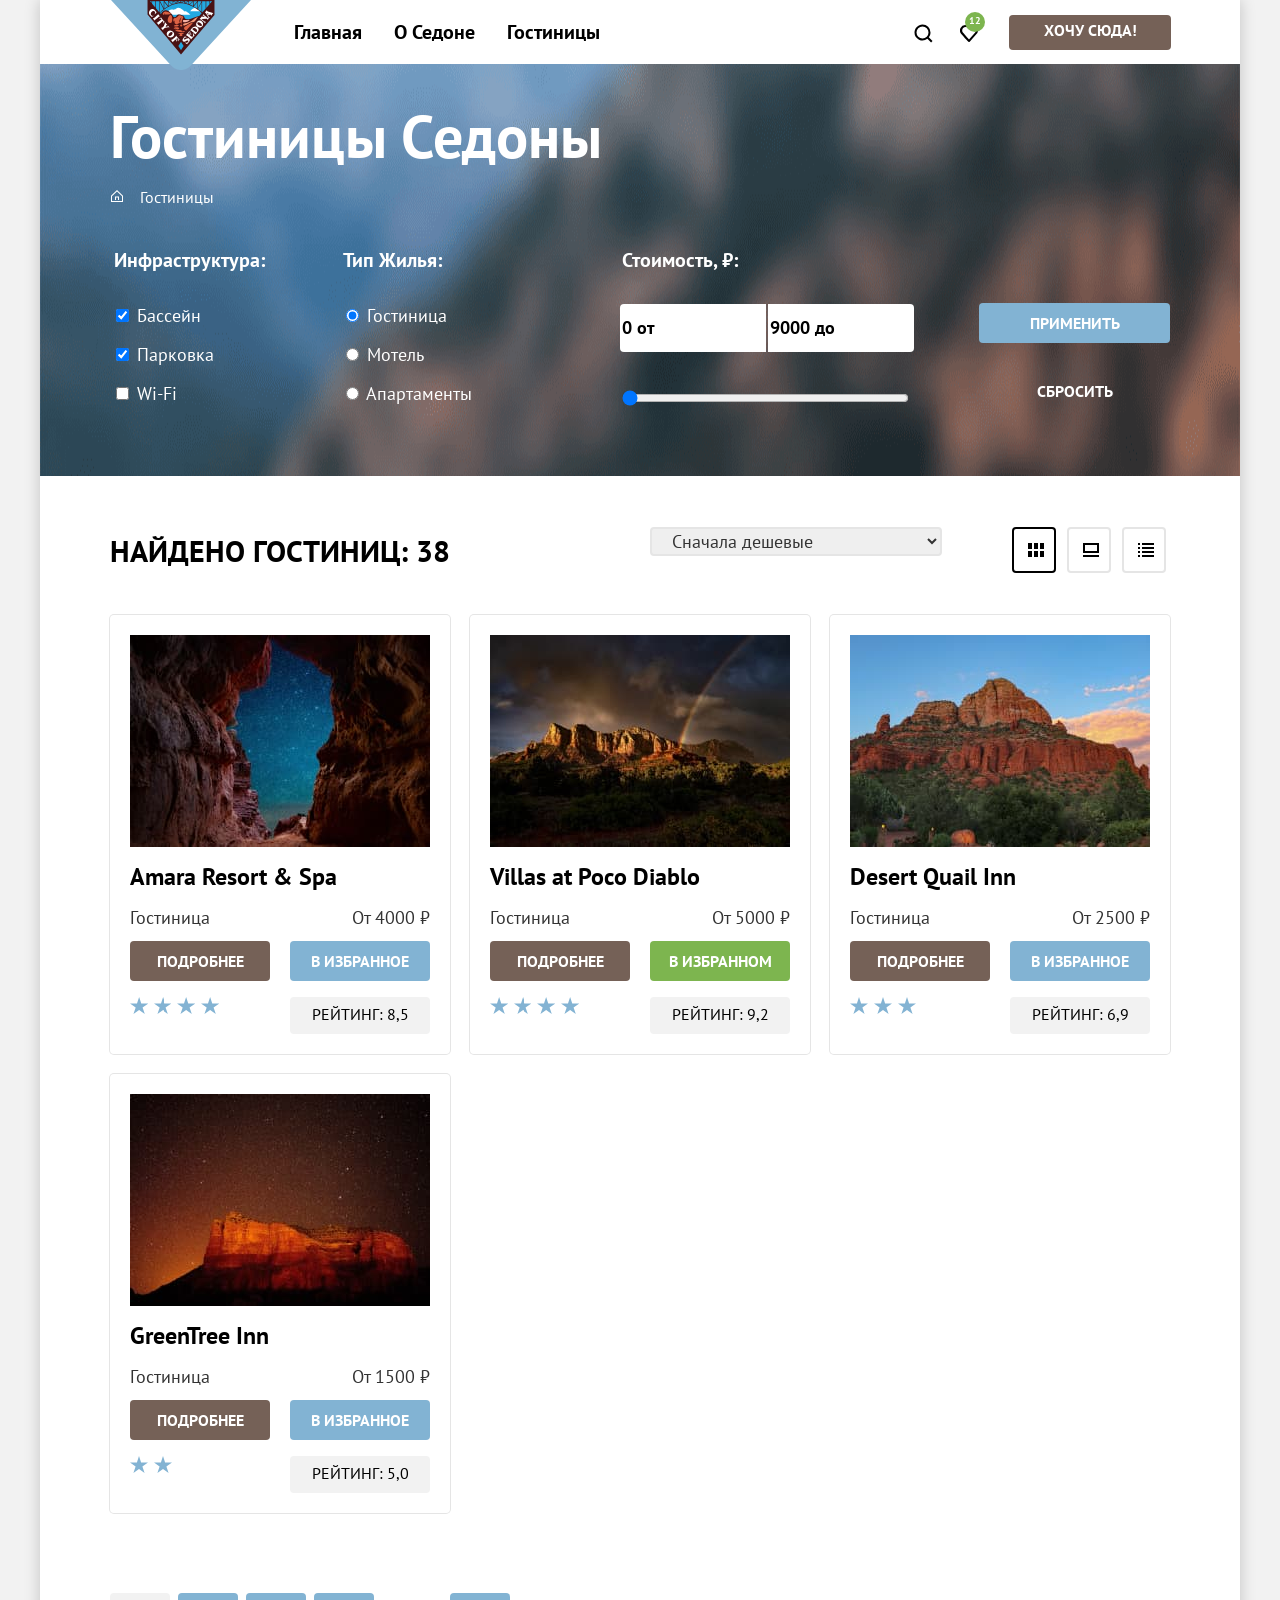
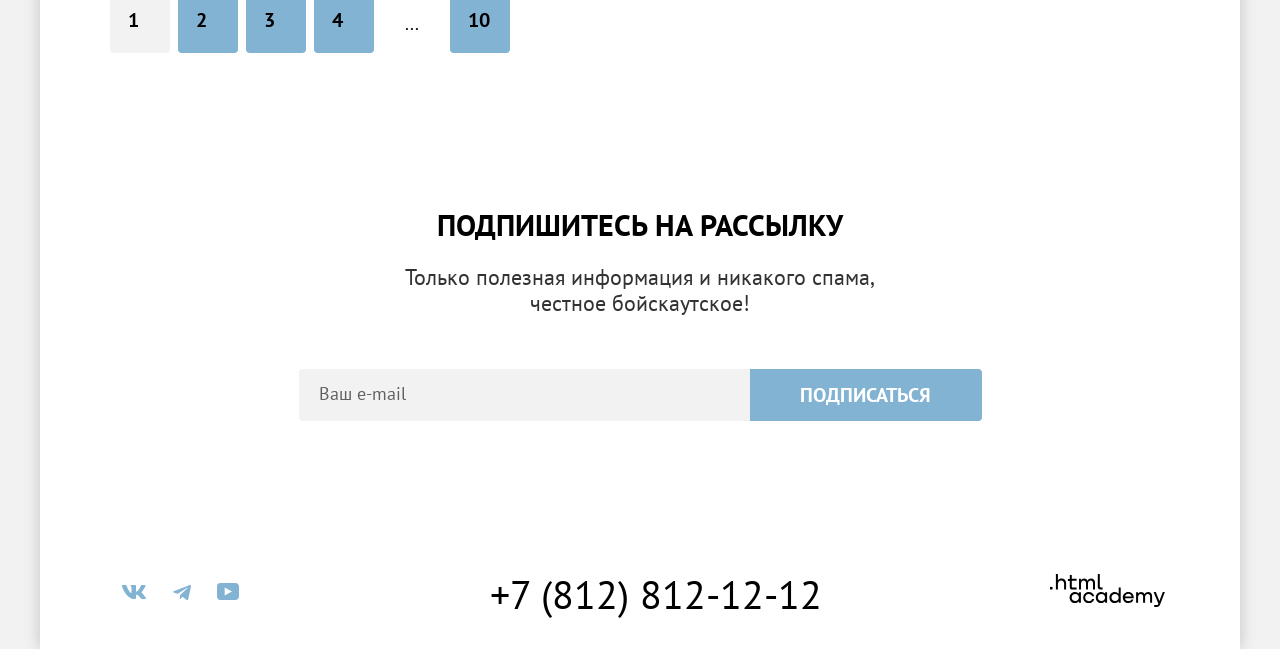
==== commit 195068f2: "Сетка компонентов на гридах" ====
--- a/catalog.html
+++ b/catalog.html
@@ -17,10 +17,10 @@
         <nav class="navigation">
           <ul class="navigation-list">
             <li class="navigation-item">
-              <a class="navigation-link navigation-link-current" href="#">Главная</a>
+              <a class="navigation-link navigation-link-current" href="index.html">Главная</a>
             </li>
             <li class="navigation-item">
-              <a class="navigation-link" href="#about-sedona"> О Седоне</a>
+              <a class="navigation-link" href="index.html#about-sedona"> О Седоне</a>
             </li>
             <li class="navigation-item">
               <a class="navigation-link" href="catalog.html">Гостиницы</a>
@@ -46,12 +46,12 @@
 
       <main class="main-catalog">
 
-        <section class="catalog-filter">
+        <section class="catalog-filter-series">
           <header class="catalog-header">
             <h1 class="catalog-header-title">Гостиницы Седоны</h1>
             <ul class="breadcrumbs">
               <li class="breadcrumbs-item">
-                <a class="breadcrumbs-link" href="index.html"> <span class="visually-hidden">Главная</span> </a>
+                <a class="breadcrumbs-link home" href="index.html"> <span class="visually-hidden">Главная</span> </a>
               </li>
               <li class="breadcrumbs-item">
                 <a class="breadcrumbs-link" href="#">Гостиницы</a>
@@ -60,52 +60,66 @@
           </header>
           <section class="catalog-products">
             <h2 class="visually-hidden">Фильтры</h2>
-            <form class="catalog-filter" action="https://echo.htmlacademy.ru/" method="get">
-              <fieldset class="catalog-filter-group">
-                <legend class="catalog-filter-title">Инфраструктура:</legend>
-                <label class="control">
-                  <input class="control-input" type="checkbox" name="pool" checked> Бассейн
-                </label>
-                <label class="control">
-                  <input class="control-input" type="checkbox" name="parking" checked> Парковка
-                </label>
-                <label class="control">
-                  <input class="control-input" type="checkbox" name="wifi"> Wi-Fi
-                </label>
-              </fieldset>
-              <fieldset class="catalog-filter-group">
-                <legend class="catalog-filter-title">Тип жилья:</legend>
-                <label class="control">
-                  <input class="control-input" type="radio" name="type" value="hotel" checked> Гостиница
-                </label>
-                <label class="control">
-                  <input class="control-input" type="radio" name="type" value="motel"> Мотель
-                </label>
-                <label class="control">
-                  <input class="control-input" type="radio" name="type" value="apartments"> Апартаменты
-                </label>
-              </fieldset>
-              <fieldset class="catalog-filter-group">
-                <legend class="catalog-filter-title">Стоимость, ₽:</legend>
-
-                <div class="catalog-filter-price-inputs">
-                  <input class="catalog-filter-price-input" type="text" name="price-min" value="0 от" data-min="0">
-                  <input class="catalog-filter-price-input" type="text" name="price-max" value="9000 до"
-                    data-max="50000">
-                </div>
-                <div class="catalog-filter-slider">
-                  <input class="catalog-filter-slider" type="range" name="price-range" min="0" max="50000" value="0"
-                    step="100">
-                </div>
-              </fieldset>
-              <button class="button button-filter" type="submit">Применить</button>
-              <button class="button button-filter reset" type="reset">Сбросить</button>
+
+            <div class="grid">
+              <div class="grid-element-1">
+                <form class="catalog-filter" action="https://echo.htmlacademy.ru/" method="get">
+                  <fieldset class="catalog-filter-group">
+                    <legend class="catalog-filter-title">Инфраструктура:</legend>
+                    <label class="control">
+                      <input class="control-input" type="checkbox" name="pool" checked> Бассейн
+                    </label>
+                    <label class="control">
+                      <input class="control-input" type="checkbox" name="parking" checked> Парковка
+                    </label>
+                    <label class="control">
+                      <input class="control-input" type="checkbox" name="wifi"> Wi-Fi
+                    </label>
+                  </fieldset>
+
+              </div>
+
+              <div class="grid-element-2">
+                <fieldset class="catalog-filter-group">
+                  <legend class="catalog-filter-title">Тип жилья:</legend>
+                  <label class="control">
+                    <input class="control-input" type="radio" name="type" value="hotel" checked> Гостиница
+                  </label>
+                  <label class="control">
+                    <input class="control-input" type="radio" name="type" value="motel"> Мотель
+                  </label>
+                  <label class="control">
+                    <input class="control-input" type="radio" name="type" value="apartments"> Апартаменты
+                  </label>
+                </fieldset>
+              </div>
+
+              <div class="grid-element-3">
+                <fieldset class="catalog-filter-group">
+                  <legend class="catalog-filter-title">Стоимость, ₽:</legend>
+
+                  <div class="catalog-filter-price-inputs">
+                    <input class="price-input-min" type="text" name="price-min" value="0 от" data-min="0">
+                    <input class="price-input-max" type="text" name="price-max" value="9000 до" data-max="50000">
+                  </div>
+                  <div class="catalog-filter-slider">
+                    <input class="catalog-filter-slider" type="range" name="price-range" min="0" max="50000" value="0"
+                      step="100">
+                  </div>
+                </fieldset>
+              </div>
+              <div class="grid-element-4">
+                <button class="button button-filter apply" type="submit">Применить</button>
+                <button class="button button-filter reset" type="reset">Сбросить</button>
+              </div>
+            </div>
+
             </form>
           </section>
         </section>
         <section>
           <div class="filter">
-            <h2 class="block-title">Найдено гостиниц:38</h2>
+            <h2 class="block-title result">Найдено гостиниц:&nbsp;38</h2>
             <select class="select-control" name="catalog-filter-sort" aria-label="Сортировка">
               <option value="cheaper price">Сначала дешевые</option>
               <option value="expensive">Сначала дорогие</option>
@@ -134,7 +148,7 @@
                 </a>
                 <div class="hotel">
                   <span class="product-card-text">Гостиница</span>
-                  <b class="product-card-price">От 4000 ₽</b>
+                  <span class="product-card-price">От 4000 ₽</span>
                 </div>
                 <div class="card-button">
                   <a class="product-card-button button-all" href="product.html">Подробнее</a>
@@ -142,6 +156,8 @@
                 </div>
                 <div class="hotel-rating"><span class="visually-hidden">4 звезды</span></div>
                 <div class="rating-star">
+                  <span class="star star-four"></span>
+                  <span class="visually-hidden">Количество звёзд гостиницы</span>
                   <span class="rating"> Рейтинг: 8,5 </span>
                 </div>
               </li>
@@ -154,7 +170,7 @@
                 </a>
                 <div class="hotel">
                   <span class="product-card-text">Гостиница</span>
-                  <b class="product-card-price">От 5000 ₽</b>
+                  <span class="product-card-price">От 5000 ₽</span>
                 </div>
                 <div class="card-button">
                   <a class="product-card-button button-all" href="product.html">Подробнее</a>
@@ -162,6 +178,8 @@
                 </div>
                 <div class="hotel-rating"><span class="visually-hidden">4 звезды</span></div>
                 <div class="rating-star">
+                  <span class="star star-four"></span>
+                  <span class="visually-hidden">Количество звёзд гостиницы</span>
                   <span class="rating"> Рейтинг: 9,2</span>
                 </div>
               </li>
@@ -173,7 +191,7 @@
                 </a>
                 <div class="hotel">
                   <span class="product-card-text">Гостиница</span>
-                  <b class="product-card-price">От 2500 ₽</b>
+                  <span class="product-card-price">От 2500 ₽</span>
                 </div>
                 <div class="card-button">
                   <a class="product-card-button button-all" href="product.html">Подробнее</a>
@@ -181,6 +199,8 @@
                 </div>
                 <div class="hotel-rating"><span class="visually-hidden">3 звезды</span></div>
                 <div class="rating-star">
+                  <span class="star star-three"></span>
+                  <span class="visually-hidden">Количество звёзд гостиницы</span>
                   <span class="rating"> Рейтинг: 6,9 </span>
                 </div>
               </li>
@@ -192,7 +212,7 @@
                 </a>
                 <div class="hotel">
                   <span class="product-card-text">Гостиница</span>
-                  <b class="product-card-price">От 1500 ₽</b>
+                  <span class="product-card-price">От 1500 ₽</span>
                 </div>
                 <div class="card-button">
                   <a class="product-card-button button-all" href="product.html">Подробнее</a>
@@ -200,6 +220,8 @@
                 </div>
                 <div class="hotel-rating"><span class="visually-hidden">2 звезды</span></div>
                 <div class="rating-star">
+                  <span class="star star-two"></span>
+                  <span class="visually-hidden">Количество звёзд гостиницы</span>
                   <span class="rating"> Рейтинг: 5,0</span>
                 </div>
               </li>
@@ -271,47 +293,56 @@
                 <span class="visually-hidden">Youtube</span></a>
             </li>
           </ul>
-          <a href="tel:+78128121212" class="phone-link">
-            <span class="visually-hidden">Позвонить</span>+7 (812) 812-12-12</a>
-          <a href="https://htmlacademy.ru/" class="logo-link"> <span class="visually-hidden">Логотип htmlacadem</span>
-            <svg width="115" height="33" viewBox="0 0 115 33" role="img" aria-label="HTML Academy" fill="none"
-              xmlns="http://www.w3.org/2000/svg">
-              <path d="M0 12.9V15.5H2.5V12.9H0Z" fill="currentColor" />
-              <path
-                d="M11.6 4.5C10 4.5 8.8 5.2 8 6.2H7.9V0H5.9V15.5H7.9V10.2C7.9 8.1 9.2 6.6 11.2 6.6C13 6.6 14.1 8 14.1 9.8V15.5H16.1V9.4C16.2 6.4 14.3 4.5 11.6 4.5Z"
-                fill="currentColor" />
-              <path
-                d="M26.6 4.8H21.8V1.1H19.8V4.9H17.9V6.9H19.8V12.9C19.8 14.6 20.8 15.6 22.5 15.6H26.6V13.6H22.9C22.2 13.6 21.8 13.2 21.8 12.5V6.8H26.6V4.8Z"
-                fill="currentColor" />
-              <path
-                d="M41.1 4.6C39.5 4.6 38.2 5.4 37.6 6.7H37.5C36.9 5.5 35.7 4.6 34.1 4.6C32.7 4.6 31.6 5.4 31 6.4H30.9V4.8H29V15.4H31V10C31 8 32 6.5 33.6 6.5C35.1 6.5 36 7.5 36 9.1V15.4H38V9.8C38 7.4 39.4 6.5 40.6 6.5C42.1 6.5 43 7.5 43 9.1V15.4H45V8.9C45.1 6.4 43.6 4.6 41.1 4.6Z"
-                fill="currentColor" />
-              <path d="M47.8 12.7C47.8 14.4 48.8 15.4 50.6 15.4H52.6V13.4H50.9C50.2 13.4 49.8 13 49.8 12.3V0H47.8V12.7Z"
-                fill="currentColor" />
-              <path
-                d="M28.9 19.7C28 18.6 26.7 17.9 25 17.9C21.9 17.9 19.6 20.2 19.6 23.5C19.6 26.8 21.9 29.1 25 29.1C26.8 29.1 28 28.3 28.8 27.2H28.9V28.8H30.9V18.2H28.9V19.7ZM25.3 27.1C23.1 27.1 21.7 25.5 21.7 23.5C21.7 21.5 23.1 19.9 25.3 19.9C27.5 19.9 28.9 21.5 28.9 23.5C28.9 25.4 27.5 27.1 25.3 27.1Z"
-                fill="currentColor" />
-              <path
-                d="M44.2 22C43.7 19.6 41.6 17.9 38.8 17.9C35.4 17.9 33.2 20.4 33.2 23.5C33.2 26.6 35.4 29.1 38.8 29.1C41.6 29.1 43.7 27.3 44.2 24.9H42.1C41.7 26.2 40.4 27.2 38.8 27.2C36.6 27.2 35.2 25.6 35.2 23.6C35.2 21.6 36.6 20 38.8 20C40.4 20 41.6 21 42.1 22.2H44.2V22Z"
-                fill="currentColor" />
-              <path
-                d="M55.1 19.7C54.2 18.6 52.9 17.9 51.2 17.9C48.1 17.9 45.8 20.2 45.8 23.5C45.8 26.8 48.1 29.1 51.2 29.1C53 29.1 54.2 28.3 55 27.2H55.1V28.8H57.1V18.2H55.1V19.7ZM51.5 27.1C49.3 27.1 47.9 25.5 47.9 23.5C47.9 21.5 49.3 19.9 51.5 19.9C53.7 19.9 55.1 21.5 55.1 23.5C55.1 25.4 53.6 27.1 51.5 27.1Z"
-                fill="currentColor" />
-              <path
-                d="M68.7 19.8C67.8 18.7 66.5 17.9 64.8 17.9C61.7 17.9 59.4 20.2 59.4 23.5C59.4 26.8 61.6 29.1 64.8 29.1C66.5 29.1 67.8 28.3 68.6 27.3H68.7V28.8H70.7V13.4H68.7V19.8ZM65.1 27.1C62.9 27.1 61.5 25.5 61.5 23.5C61.5 21.5 62.9 19.9 65.1 19.9C67.3 19.9 68.7 21.5 68.7 23.5C68.6 25.5 67.2 27.1 65.1 27.1Z"
-                fill="currentColor" />
-              <path
-                d="M78.3 17.9C75 17.9 72.8 20.4 72.8 23.5C72.8 26.5 74.9 29.1 78.3 29.1C80.8 29.1 82.8 27.8 83.5 25.5H81.4C80.9 26.5 79.8 27.1 78.4 27.1C76.5 27.1 75.1 25.8 75 24.2H83.8C84 20.6 81.8 17.9 78.3 17.9ZM78.3 19.8C80 19.8 81.3 20.8 81.6 22.4H75.1C75.4 20.9 76.6 19.8 78.3 19.8Z"
-                fill="currentColor" />
-              <path
-                d="M98.2 17.9C96.6 17.9 95.3 18.7 94.6 19.9H94.5C93.9 18.7 92.7 17.9 91.1 17.9C89.7 17.9 88.6 18.6 88 19.7V18.2H86.1V28.8H88.1V23.4C88.1 21.4 89.1 20 90.7 19.9C92.2 19.9 93.1 20.9 93.1 22.5V28.8H95.1V23.2C95.1 20.8 96.5 19.9 97.7 19.9C99.2 19.9 100.1 20.9 100.1 22.5V28.8H102.1V22.3C102.2 19.7 100.7 17.9 98.2 17.9Z"
-                fill="currentColor" />
-              <path
-                d="M109.4 27L105.8 18.1H103.6L108.4 29.7C108.1 30.6 107.7 30.9 106.7 30.9H104.2V32.9H106.7C108.5 32.9 109.5 32.1 110.2 30.3L114.9 18.1H112.8L109.4 27Z"
-                fill="currentColor" />
-            </svg>
-          </a>
-
+
+          <ul class="phone">
+            <li class="number">
+              <a href="tel:+78128121212" class="phone-link">
+
+                <span class="visually-hidden">Позвонить</span>+7 (812) 812-12-12</a>
+            </li>
+          </ul>
+          <ul class="logo">
+            <li> <a href="https://htmlacademy.ru/" class="logo-link"> <span class="visually-hidden">Логотип
+                  htmlacadem</span>
+                <svg width="115" height="33" viewBox="0 0 115 33" role="img" aria-label="HTML Academy" fill="none"
+                  xmlns="http://www.w3.org/2000/svg">
+                  <path d="M0 12.9V15.5H2.5V12.9H0Z" fill="currentColor" />
+                  <path
+                    d="M11.6 4.5C10 4.5 8.8 5.2 8 6.2H7.9V0H5.9V15.5H7.9V10.2C7.9 8.1 9.2 6.6 11.2 6.6C13 6.6 14.1 8 14.1 9.8V15.5H16.1V9.4C16.2 6.4 14.3 4.5 11.6 4.5Z"
+                    fill="currentColor" />
+                  <path
+                    d="M26.6 4.8H21.8V1.1H19.8V4.9H17.9V6.9H19.8V12.9C19.8 14.6 20.8 15.6 22.5 15.6H26.6V13.6H22.9C22.2 13.6 21.8 13.2 21.8 12.5V6.8H26.6V4.8Z"
+                    fill="currentColor" />
+                  <path
+                    d="M41.1 4.6C39.5 4.6 38.2 5.4 37.6 6.7H37.5C36.9 5.5 35.7 4.6 34.1 4.6C32.7 4.6 31.6 5.4 31 6.4H30.9V4.8H29V15.4H31V10C31 8 32 6.5 33.6 6.5C35.1 6.5 36 7.5 36 9.1V15.4H38V9.8C38 7.4 39.4 6.5 40.6 6.5C42.1 6.5 43 7.5 43 9.1V15.4H45V8.9C45.1 6.4 43.6 4.6 41.1 4.6Z"
+                    fill="currentColor" />
+                  <path
+                    d="M47.8 12.7C47.8 14.4 48.8 15.4 50.6 15.4H52.6V13.4H50.9C50.2 13.4 49.8 13 49.8 12.3V0H47.8V12.7Z"
+                    fill="currentColor" />
+                  <path
+                    d="M28.9 19.7C28 18.6 26.7 17.9 25 17.9C21.9 17.9 19.6 20.2 19.6 23.5C19.6 26.8 21.9 29.1 25 29.1C26.8 29.1 28 28.3 28.8 27.2H28.9V28.8H30.9V18.2H28.9V19.7ZM25.3 27.1C23.1 27.1 21.7 25.5 21.7 23.5C21.7 21.5 23.1 19.9 25.3 19.9C27.5 19.9 28.9 21.5 28.9 23.5C28.9 25.4 27.5 27.1 25.3 27.1Z"
+                    fill="currentColor" />
+                  <path
+                    d="M44.2 22C43.7 19.6 41.6 17.9 38.8 17.9C35.4 17.9 33.2 20.4 33.2 23.5C33.2 26.6 35.4 29.1 38.8 29.1C41.6 29.1 43.7 27.3 44.2 24.9H42.1C41.7 26.2 40.4 27.2 38.8 27.2C36.6 27.2 35.2 25.6 35.2 23.6C35.2 21.6 36.6 20 38.8 20C40.4 20 41.6 21 42.1 22.2H44.2V22Z"
+                    fill="currentColor" />
+                  <path
+                    d="M55.1 19.7C54.2 18.6 52.9 17.9 51.2 17.9C48.1 17.9 45.8 20.2 45.8 23.5C45.8 26.8 48.1 29.1 51.2 29.1C53 29.1 54.2 28.3 55 27.2H55.1V28.8H57.1V18.2H55.1V19.7ZM51.5 27.1C49.3 27.1 47.9 25.5 47.9 23.5C47.9 21.5 49.3 19.9 51.5 19.9C53.7 19.9 55.1 21.5 55.1 23.5C55.1 25.4 53.6 27.1 51.5 27.1Z"
+                    fill="currentColor" />
+                  <path
+                    d="M68.7 19.8C67.8 18.7 66.5 17.9 64.8 17.9C61.7 17.9 59.4 20.2 59.4 23.5C59.4 26.8 61.6 29.1 64.8 29.1C66.5 29.1 67.8 28.3 68.6 27.3H68.7V28.8H70.7V13.4H68.7V19.8ZM65.1 27.1C62.9 27.1 61.5 25.5 61.5 23.5C61.5 21.5 62.9 19.9 65.1 19.9C67.3 19.9 68.7 21.5 68.7 23.5C68.6 25.5 67.2 27.1 65.1 27.1Z"
+                    fill="currentColor" />
+                  <path
+                    d="M78.3 17.9C75 17.9 72.8 20.4 72.8 23.5C72.8 26.5 74.9 29.1 78.3 29.1C80.8 29.1 82.8 27.8 83.5 25.5H81.4C80.9 26.5 79.8 27.1 78.4 27.1C76.5 27.1 75.1 25.8 75 24.2H83.8C84 20.6 81.8 17.9 78.3 17.9ZM78.3 19.8C80 19.8 81.3 20.8 81.6 22.4H75.1C75.4 20.9 76.6 19.8 78.3 19.8Z"
+                    fill="currentColor" />
+                  <path
+                    d="M98.2 17.9C96.6 17.9 95.3 18.7 94.6 19.9H94.5C93.9 18.7 92.7 17.9 91.1 17.9C89.7 17.9 88.6 18.6 88 19.7V18.2H86.1V28.8H88.1V23.4C88.1 21.4 89.1 20 90.7 19.9C92.2 19.9 93.1 20.9 93.1 22.5V28.8H95.1V23.2C95.1 20.8 96.5 19.9 97.7 19.9C99.2 19.9 100.1 20.9 100.1 22.5V28.8H102.1V22.3C102.2 19.7 100.7 17.9 98.2 17.9Z"
+                    fill="currentColor" />
+                  <path
+                    d="M109.4 27L105.8 18.1H103.6L108.4 29.7C108.1 30.6 107.7 30.9 106.7 30.9H104.2V32.9H106.7C108.5 32.9 109.5 32.1 110.2 30.3L114.9 18.1H112.8L109.4 27Z"
+                    fill="currentColor" />
+                </svg>
+              </a> </li>
+          </ul>
         </div>
       </footer>
     </div>
--- a/styles/styles.css
+++ b/styles/styles.css
@@ -95,31 +95,21 @@
 
 }
 
-.navigation-item {
-  flex-wrap: wrap;
-}
-
-.card-link:hover,
+.navigation-item {}
+
+
 .product-card-title:hover,
-.navigation-link:hover,
-.search:hover,
-.favorites:hover {
+.navigation-link:hover {
   color: #756157;
 }
 
-.card-link:focus,
 .product-card-title:focus,
-.navigation-link:focus,
-.search:focus,
-.favorites:focus {
+.navigation-link:focus {
   color: #756157;
 }
 
-.card-link:active,
 .product-card-title:active,
-.navigation-link:active,
-.search:active,
-.favorites:active {
+.navigation-link:active {
   color: rgba(117, 97, 87, 0.302);
 }
 
@@ -180,7 +170,7 @@
   border-radius: 10px;
   color: #ffffff;
   text-decoration: none;
-  padding: 3px 2px;
+  padding: 4px 3px;
   box-sizing: border-box;
   position: absolute;
   right: 2px;
@@ -200,7 +190,7 @@
   min-width: 162px;
   max-width: 300px;
   box-sizing: border-box;
-  padding: 7px 5px 10px;
+  padding: 5px 4px 10px;
   margin-left: 12px;
 }
 
@@ -234,7 +224,7 @@
 }
 
 .promo-title {
-  margin: 0 auto 22px;
+  margin: 0 auto 20px;
   padding: 0;
   font-weight: 700;
   font-size: 30px;
@@ -246,19 +236,47 @@
 }
 
 .block-title {
-  margin: 0 auto 25px;
+  margin: 0 auto;
   padding: 0;
   font-weight: 700;
   font-size: 30px;
   line-height: 36px;
-  text-align: center;
   text-transform: uppercase;
   color: #000000;
   width: 550px;
+  text-align: center;
+}
+
+.select-control {
+  width: 292px;
+  font-family: PT Sans;
+  font-weight: 400;
+  font-size: 18px;
+  line-height: 21px;
+  color: #333333;
+  padding-left: 16px;
+  border: 2px solid #e5e5e5;
+  border-radius: 4px;
+
+}
+
+.select-control:normal {
+  border: 2px solid #e5e5e5;
+}
+
+.select-control:hover,
+.select-control:focus {
+  border: 2px solid #68a2ca;
+}
+
+.select-control:disabled {
+  border: solid 2px #0000004d;
+  color: rgba(0, 0, 0, 0.302);
 }
 
 .sedona {
   width: 620px;
+  margin-bottom: 26px;
 }
 
 .advantages-intro {
@@ -275,16 +293,20 @@
 
 .advantages-intro.client {
   width: 490px;
-  margin-bottom: 60px;
+  margin: 0 auto 62px;
 }
 
 .advantages-list {
   margin: 0;
   padding: 0;
   list-style: none;
+  display: flex;
+  flex-wrap: wrap;
 }
 
 .advantages-item {
+  padding-top: 112px;
+  padding-bottom: 111px;
   width: 400px;
   background-color: rgba(131, 179, 211, 0.122);
 }
@@ -295,6 +317,7 @@
 
 .advantages-item:nth-child(even) {
   background-color: rgba(131, 179, 211, 0.2);
+
 }
 
 .advantages-item-photo {
@@ -310,10 +333,8 @@
 }
 
 .advantages-photo {
-  display: flex;
-  flex-direction: column;
-  justify-content: start;
-  flex: 1;
+  padding: 102px 0 98px;
+  width: 400px;
 }
 
 .sedona-photo {
@@ -321,7 +342,7 @@
 }
 
 .block-subtitle {
-  margin: 112px auto 62px;
+  margin: 0 auto;
   padding: 0;
   width: 230px;
   list-style: none;
@@ -331,11 +352,12 @@
   text-align: center;
   text-transform: uppercase;
   color: #000000;
+  margin-bottom: 62px;
 }
 
 .block-subtitle-photo {
-  margin: 0 0 64px 0;
-  padding: 102px 0 0;
+  margin: 0 0 64px;
+  padding: 0;
   color: #ffffff;
   font-weight: 700;
   font-size: 24px;
@@ -344,20 +366,9 @@
   text-transform: uppercase;
 }
 
-.advantages-text {
-  margin: 0;
-  padding: 0;
-  list-style: none;
-  font-weight: 400;
-  font-size: 18px;
-  line-height: 21px;
-  text-align: center;
-  color: #333333;
-}
-
 .advantages-text-photo {
   margin: 0;
-  padding: 0;
+  padding: 0 px;
   color: #ffffff;
   font-weight: 400;
   font-size: 18px;
@@ -383,7 +394,7 @@
 .service-item {
   background-color: #ffffff;
   width: 400px;
-  padding: 184px 0 0;
+  padding: 184px 0 78px;
   text-align: center;
 }
 
@@ -424,19 +435,20 @@
 }
 
 .service-text {
-  margin: 0 0 85px;
+  margin: 0;
   padding: 0;
 }
 
 .advantages-text {
-  margin: 29px auto 113px;
-  padding: 0;
+  margin: 0 auto;
+  padding: 1px 85px;
   list-style: none;
   font-weight: 400;
   font-size: 18px;
   line-height: 21px;
   color: #333333;
   width: 230px;
+  text-align: center;
 }
 
 
@@ -444,60 +456,23 @@
   font-weight: 700;
   font-size: 60px;
   line-height: 78px;
-  margin: 0;
+  margin: 0 0 11px 70px;
   padding: 0;
 }
 
 .breadcrumbs {
   display: flex;
   justify-content: flex-start;
-}
-
-.catalog-products {}
-
-.catalog-filter-title {
-  font-weight: 700;
-  font-size: 20px;
-  line-height: 24px;
-  text-transform: capitalize;
-}
-
-.filter {
-  display: flex;
-}
-
-.control {
-  font-weight: 400;
-  font-size: 18px;
-  line-height: 23px;
-}
-
-.catalog-filter {
-  background-color: #2e4858;
-  background-image: url("../images/background-filter.png");
-  background-size: 100% 100%;
-  background-repeat: no-repeat;
-  background-position: 0 0;
-  min-height: 415px;
-  box-sizing: border-box;
-  color: #ffffff;
-}
-
-.catalog-filter-group {
-  display: flex;
-  flex-direction: column;
-}
-
-.button-filter {
-  background-color: #82b3d3;
-  font-weight: 700;
-  font-size: 16px;
-  line-height: 20px;
-  font-family: inherit;
-}
-
-.button-filter.reset {
-  background-color: transparent;
+  flex-wrap: wrap;
+  gap: 10px;
+  width: 250px;
+  margin: 0 0 40px 70px;
+  padding: 0;
+  list-style: none;
+}
+
+.breadcrumbs-item {
+  min-width: 20px;
 }
 
 .breadcrumbs-link {
@@ -506,12 +481,146 @@
   line-height: 21px;
   text-decoration: none;
   color: #ffffff;
-}
-
-.breadcrumbs-item {}
+  display: inline-block;
+}
+
+.home {
+  width: 13px;
+  height: 15px;
+  background-image: url(../images/breadcrumbs.svg);
+  background-repeat: no-repeat;
+  background-position: center;
+}
+
+.catalog-products {}
+
+.catalog-filter-title {
+  font-weight: 700;
+  font-size: 20px;
+  line-height: 24px;
+  text-transform: capitalize;
+  margin-bottom: 32px;
+}
+
+.filter {
+  display: flex;
+  flex-wrap: wrap;
+  justify-content: space-between;
+  align-items: flex-start;
+  padding-top: 51px;
+  padding-bottom: 40px;
+  margin: 0 70px;
+}
+
+.result {
+  display: flex;
+  flex-direction: column;
+  margin: 0;
+  margin-right: 112px;
+  width: 400px;
+  padding-top: 6px;
+  text-align: start;
+}
+
+.catalog-filter-price-inputs {
+  display: flex;
+  min-height: 48px;
+  gap: 2px;
+  margin-bottom: 36px;
+
+}
+
+.catalog-filter-slider {
+  width: 287px;
+  caret-color: #ffffff;
+}
+
+.price-input-min,
+.price-input-max {
+  font-family: PT Sans;
+  font-weight: 700;
+  font-size: 18px;
+  line-height: 24px;
+  border: none;
+  width: 142px;
+}
+
+.price-input-min {
+  border-top-left-radius: 4px;
+  border-bottom-left-radius: 4px;
+
+}
+
+.price-input-max {
+  border-top-right-radius: 4px;
+  border-bottom-right-radius: 4px;
+
+}
+
+.control {
+  font-weight: 400;
+  font-size: 18px;
+  line-height: 23px;
+  margin-bottom: 16px;
+}
+
+.catalog-filter-series {
+  background-color: #2e4858;
+  background-image: url("../images/background-filter.png");
+  background-size: 100% 100%;
+  background-repeat: no-repeat;
+  background-position: 0 0;
+  min-height: 412px;
+  box-sizing: border-box;
+  color: #ffffff;
+  padding-bottom: 30px;
+  padding-top: 33px;
+}
+
+.grid {
+  display: grid;
+  grid-template-columns: repeat(4, minmax(min-content, 1fr));
+  justify-content: space-between;
+  gap: 63px;
+  margin: 0 70px;
+  overflow-wrap: anywhere;
+}
+
+.catalog-filter-group {
+  display: grid;
+  border: none;
+  padding: 0;
+}
+
+.grid-element-3 {
+  margin-left: 50px;
+}
+
+.control-input {}
+
+.grid-element-4 {
+  align-self: end;
+}
+
+.button-filter {
+  background-color: #82b3d3;
+  font-weight: 700;
+  font-size: 16px;
+  line-height: 20px;
+  font-family: inherit;
+  width: 191px;
+}
+
+.button-filter.apply {}
+
+.button-filter.reset {
+  background-color: transparent;
+  padding-bottom: 20px;
+  margin-top: 28px;
+}
 
 .hotel-search {
-  padding: 93px 0;
+  padding: 100px 0 95px;
   text-align: center;
 }
 
@@ -520,8 +629,7 @@
 }
 
 .hotel-search-text {
-  margin: 0 98px;
-  padding-bottom: 52px;
+  margin: 0 98px 52px;
   list-style: none;
   font-weight: 400;
   font-size: 22px;
@@ -540,9 +648,65 @@
   gap: 20px;
 }
 
+.catalog-view-switch-list {
+  margin: 0;
+  width: 200px;
+  flex-wrap: wrap;
+  gap: 7px;
+  justify-content: end;
+}
+
+.catalog-view-switch-item {
+  width: 48px;
+  height: 48px;
+}
+
+.button-tile,
+.button-card,
+.button-list {
+  background-image: url(../images/filter-icon/list.svg);
+  background-repeat: no-repeat;
+  background-color: #ffffff;
+  background-position: 14px;
+  width: 16px;
+  height: 14px;
+  padding: 14px 12px;
+  border: 2px solid #e5e5e5;
+  border-radius: 4px;
+}
+
+.button-tile {
+  border: 2px solid #000000;
+  background-image: url(../images/filter-icon/tile.svg);
+}
+
+.button-card {
+  background-image: url(../images/filter-icon/card.svg);
+}
+
+.button-tile:normal,
+.button-card:normal,
+.button-list:normal {
+  border: 2px solid #ffffff;
+}
+
+.button-tile:hover,
+.button-card:hover,
+.button-list:hover,
+.button-tile:active,
+.button-card:active,
+.button-list:active {
+  border: 2px solid #000000;
+}
+
+.button-tile:focus,
+.button-card:focus,
+.button-list:focus {
+  border: 2px solid #68a2ca;
+}
+
 .product-card-item {
   margin: 0;
-  padding: 0;
   width: 340px;
   min-height: 438px;
   box-shadow: 0 0 0 1px #e5e5e5;
@@ -556,7 +720,7 @@
 }
 
 .product-card-image {
-  padding-bottom: 16px;
+  padding-bottom: 12px;
 }
 
 .product-card-text,
@@ -605,8 +769,8 @@
   box-sizing: border-box;
 }
 
-.button-filter.reset:hover,
-.button-filter.reset:focus,
+.reset:hover,
+.reset:focus,
 .open-modal:hover,
 .open-modal:focus,
 .wish:hover,
@@ -617,8 +781,8 @@
   outline: none;
 }
 
-.button-filter.reset:normal,
-.button-filter.reset:active,
+.reset:normal,
+.reset:active,
 .open-modal:normal,
 .open-modal:active,
 .wish:normal,
@@ -695,7 +859,7 @@
 
 .pagination a {
   text-decoration: none;
-  padding: 12px 15px;
+  padding: 9px 18px;
   display: block;
   box-sizing: border-box;
   border-radius: 4px;
@@ -707,8 +871,8 @@
   width: 1060px;
   min-height: 60px;
   list-style-type: none;
-  margin: 0;
-  padding: 0 70px 60px;
+  margin: 0 70px;
+  padding: 0 0 60px 0;
   gap: 8px;
 }
 
@@ -717,6 +881,7 @@
   align-items: center;
   justify-content: center;
   padding: 0;
+  min-width: 60px;
 }
 
 .pagination-link {
@@ -749,7 +914,7 @@
   background-size: 100% 100%;
   background-repeat: no-repeat;
   background-position: 0 0;
-  padding-top: 55px;
+  padding-top: 52px;
   padding-bottom: 82px;
   min-height: 415px;
   box-sizing: border-box;
@@ -758,6 +923,7 @@
 
 .subscribe.catalog {
   background: #ffffff;
+  padding-top: 94px;
 }
 
 .subscribe-title {
@@ -768,6 +934,7 @@
 
 .subscribe-title-catalog {
   color: #000000;
+  margin-bottom: 21px;
 }
 
 .subscribe-text {
@@ -786,6 +953,8 @@
   color: #333333;
   font-size: 22px;
   line-height: 26px;
+  margin-top: 0;
+  margin-bottom: 53px;
 }
 
 .subscribe-form {
@@ -828,10 +997,11 @@
 
 .hotel {
   display: flex;
+  flex-wrap: wrap;
   justify-content: space-between;
   width: 300px;
   min-height: 21px;
-  padding-bottom: 16px;
+  padding-bottom: 13px;
 }
 
 .hotel-rating {}
@@ -840,20 +1010,45 @@
   display: flex;
   flex-wrap: wrap;
   justify-content: space-between;
+
+}
+
+.star {
+  display: inline-block;
+  width: 18px;
+  height: 17px;
+  background: url(../images/star.svg) space 0 0;
+}
+
+.star-two {
+  width: 42px;
+}
+
+.star-three {
+  width: 66px;
+}
+
+.star-four {
+  width: 89px;
+}
+
+.star-five {
+  width: 95px;
 }
 
 .rating {
   background-color: #f2f2f2;
   min-width: 140px;
-  min-height: 37px;
+  min-height: 30px;
   border-radius: 4px;
   text-align: center;
-  padding-top: 15px;
+  padding-top: 7px;
   text-transform: uppercase;
   margin-left: auto;
   font-weight: 400;
   font-size: 16px;
   line-height: 20px;
+
 }
 
 .subscribe-button-text {
@@ -869,7 +1064,6 @@
   margin: 0 70px;
 }
 
-
 .footer-container {
   margin: 0 auto;
   display: flex;
@@ -877,21 +1071,26 @@
   flex-wrap: wrap;
   width: 1060px;
   min-height: 40px;
-  align-items: center;
+  align-items: flex-start;
+
 }
 
 .social-list {
-  margin: 0;
-  padding: 0;
-  list-style: none;
-  display: flex;
-  flex-wrap: wrap;
-  width: 200px;
+  margin: 7px 0 0;
+  padding: 9px 0 0;
+  list-style: none;
+  display: flex;
+  flex-wrap: wrap;
+  width: 150px;
 }
 
 .phone,
 .logo {
   list-style: none;
+}
+
+.number:not(:last-child) {
+  margin-bottom: 10px;
 }
 
 .social-item {
@@ -923,15 +1122,38 @@
   color: #83b3d3;
 }
 
+.card-link:hover,
+.card-link:focus,
 .navigation-logo:hover,
+.navigation-logo:focus {
+  fill: #68a2ca;
+  filter: drop-shadow(0 0 25px rgba(104, 162, 202, 0.5));
+}
+
+
+.card-link:active,
+.navigation-logo:active {
+  fill: rgba(104, 162, 202, 0.3);
+  filter: drop-shadow(0 0 8px rgba(104, 162, 202, 0.8));
+}
+
+.search:hover,
+.favorites:hover,
+.search:focus,
+.favorites:focus {
+  fill: #756157;
+  filter: drop-shadow(0 0 25px rgba(117, 97, 87, 0.5));
+}
+
+.search:active,
+.favorites:active {
+  fill: rgba(117, 97, 87, 0.3);
+  filter: drop-shadow(0 0 8px rgba(117, 97, 87, 0.8));
+}
+
 .vkontakte:hover,
 .telegram:hover,
-.youtube:hover {
-  color: #68a2ca;
-  outline: none;
-}
-
-.navigation-logo:focus,
+.youtube:hover,
 .vkontakte:focus,
 .telegram:focus,
 .youtube:focus {
@@ -939,7 +1161,6 @@
   outline: none;
 }
 
-.navigation-logo:active,
 .vkontakte:active,
 .telegram:active,
 .youtube:active {
@@ -954,7 +1175,7 @@
   text-decoration: none;
   color: #000000;
   width: 500px;
-  margin-left: 115px;
+  margin-left: 170px;
 }
 
 .logo-link {
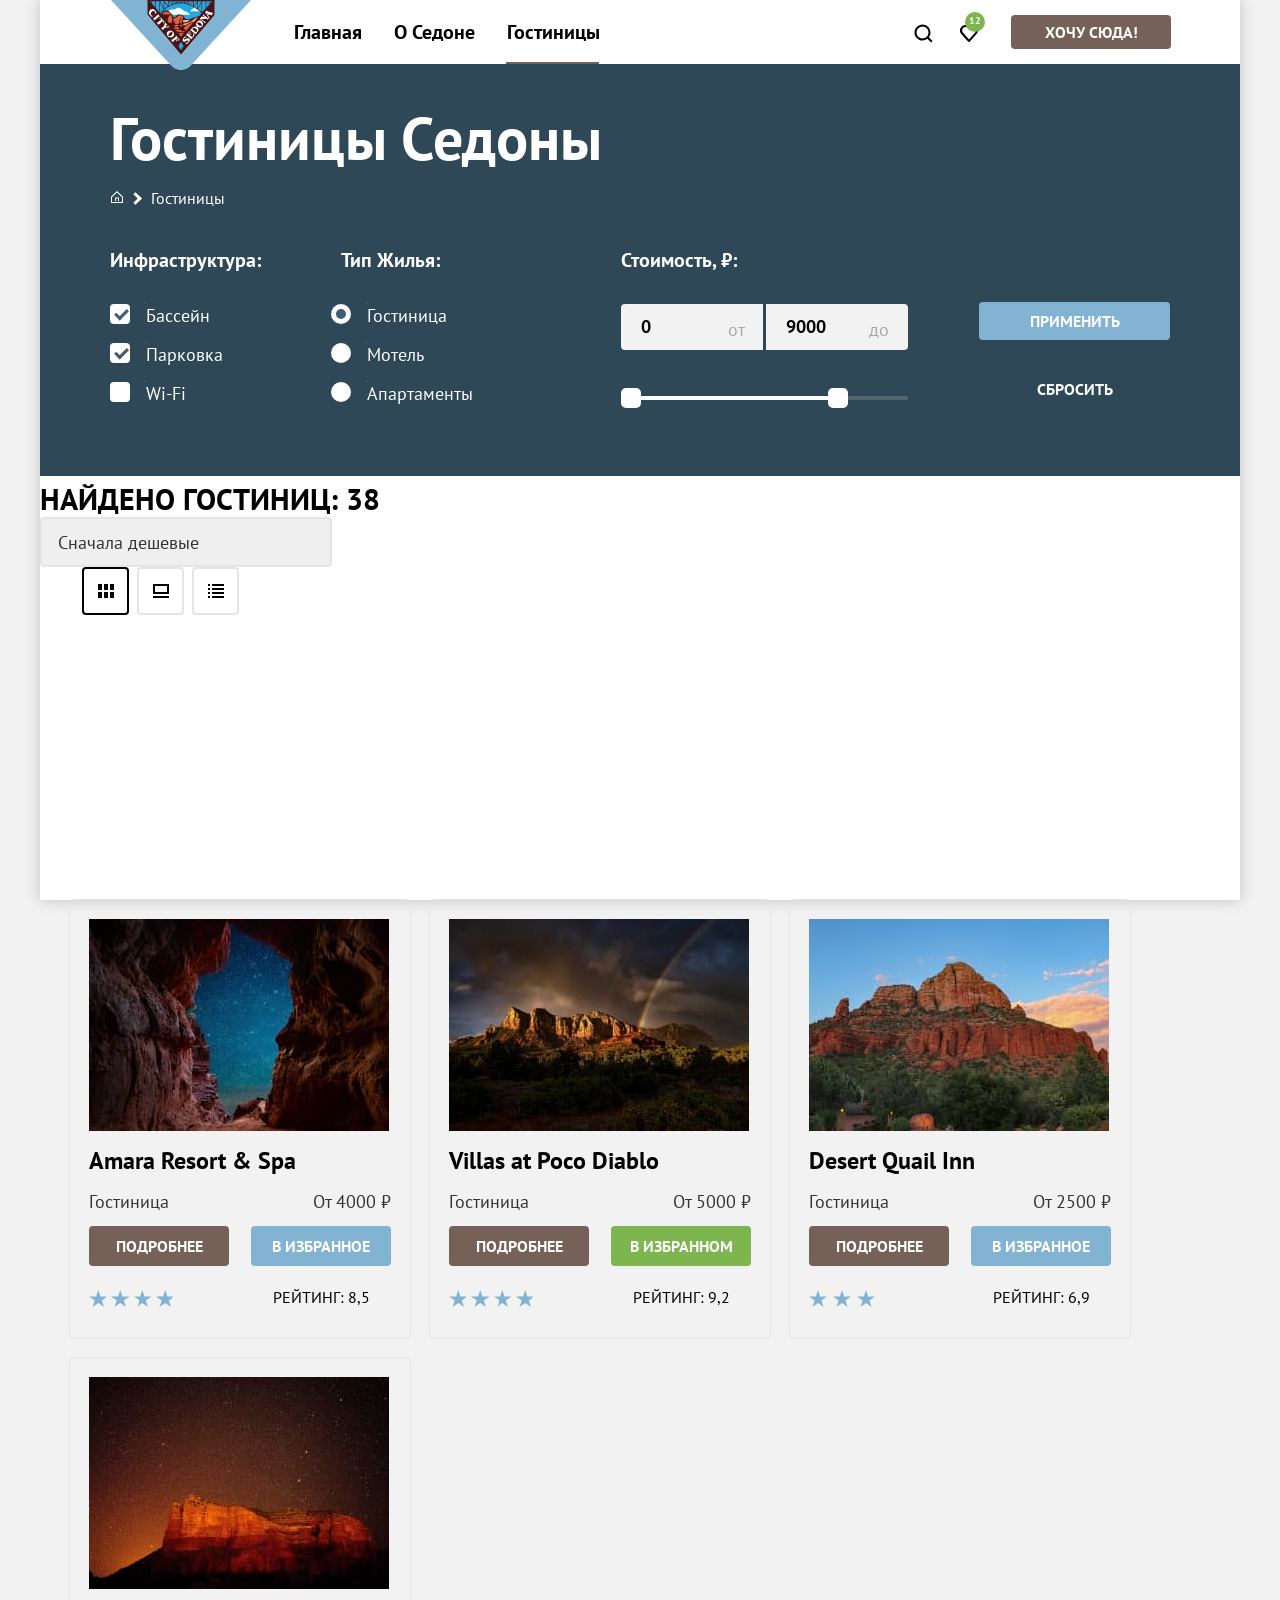
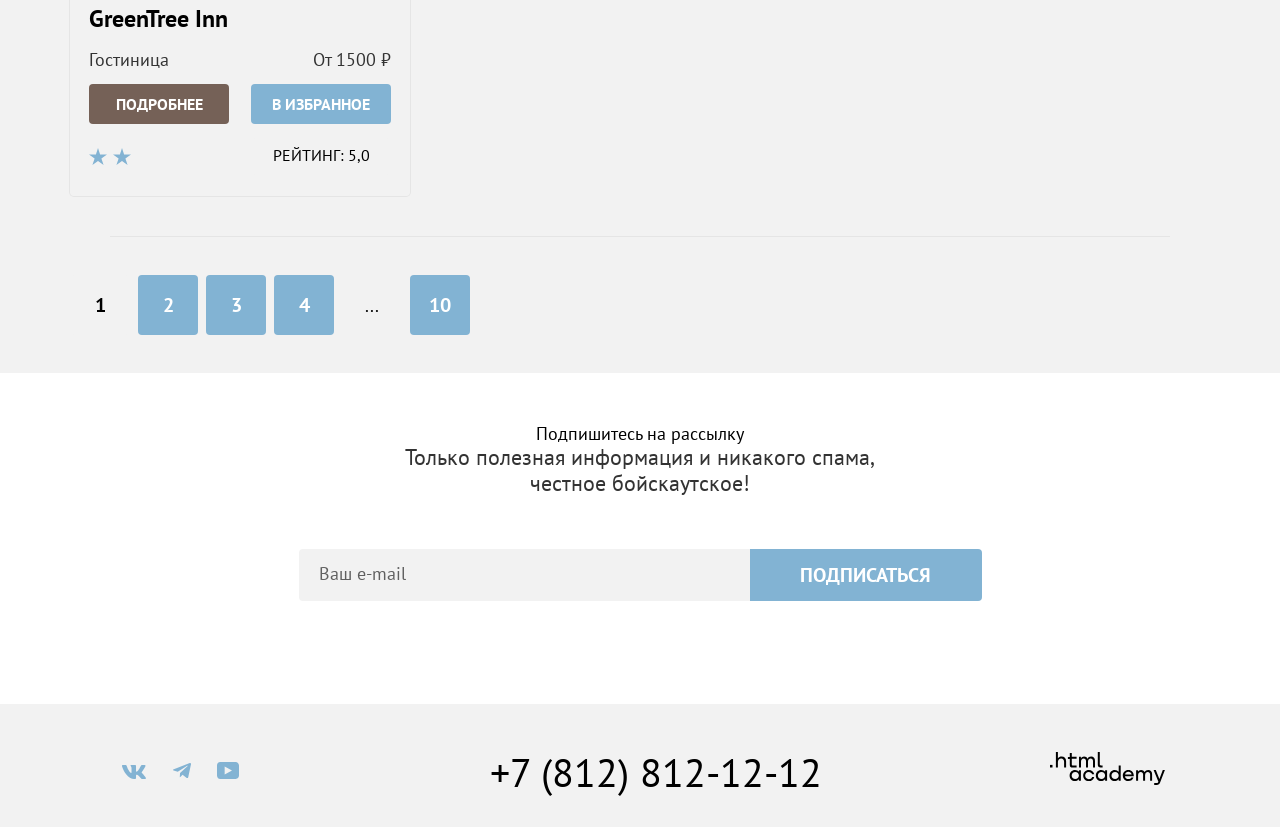
==== commit d39cfd10: "Автоматическая проверка проекта" ====
--- a/catalog.html
+++ b/catalog.html
@@ -5,7 +5,7 @@
     <meta charset="UTF-8">
     <title>HTML Academy:Седона.Каталог.</title>
     <link rel="stylesheet" href="styles/styles.css">
-
+    <link rel="icon" type="image/png" sizes="32x32" href="images/favicon-32x32.png">
   </head>
 
   <body>
@@ -17,13 +17,13 @@
         <nav class="navigation">
           <ul class="navigation-list">
             <li class="navigation-item">
-              <a class="navigation-link navigation-link-current" href="index.html">Главная</a>
+              <a class="navigation-link " href="index.html">Главная</a>
             </li>
             <li class="navigation-item">
               <a class="navigation-link" href="index.html#about-sedona"> О Седоне</a>
             </li>
             <li class="navigation-item">
-              <a class="navigation-link" href="catalog.html">Гостиницы</a>
+              <a class="navigation-link navigation-link-current active" href="catalog.html">Гостиницы</a>
             </li>
           </ul>
           <ul class="user-navigation">
@@ -45,81 +45,110 @@
       </header>
 
       <main class="main-catalog">
-
-        <section class="catalog-filter-series">
-          <header class="catalog-header">
+        <header class="catalog-filter-series" data-test="filter">
+          <div class="catalog-hotel">
             <h1 class="catalog-header-title">Гостиницы Седоны</h1>
             <ul class="breadcrumbs">
               <li class="breadcrumbs-item">
-                <a class="breadcrumbs-link home" href="index.html"> <span class="visually-hidden">Главная</span> </a>
+                <a class="breadcrumbs-link home" href="index.html">
+                  <span class="visually-hidden">Главная</span>
+                </a>
               </li>
               <li class="breadcrumbs-item">
                 <a class="breadcrumbs-link" href="#">Гостиницы</a>
               </li>
             </ul>
-          </header>
-          <section class="catalog-products">
-            <h2 class="visually-hidden">Фильтры</h2>
-
-            <div class="grid">
-              <div class="grid-element-1">
-                <form class="catalog-filter" action="https://echo.htmlacademy.ru/" method="get">
-                  <fieldset class="catalog-filter-group">
-                    <legend class="catalog-filter-title">Инфраструктура:</legend>
-                    <label class="control">
-                      <input class="control-input" type="checkbox" name="pool" checked> Бассейн
-                    </label>
-                    <label class="control">
-                      <input class="control-input" type="checkbox" name="parking" checked> Парковка
-                    </label>
-                    <label class="control">
-                      <input class="control-input" type="checkbox" name="wifi"> Wi-Fi
-                    </label>
-                  </fieldset>
-
-              </div>
-
-              <div class="grid-element-2">
+
+            <section class="catalog-products">
+              <h2 class="visually-hidden">Фильтры</h2>
+              <form class="catalog-filter grid" action="https://echo.htmlacademy.ru/" method="get">
+
                 <fieldset class="catalog-filter-group">
-                  <legend class="catalog-filter-title">Тип жилья:</legend>
-                  <label class="control">
-                    <input class="control-input" type="radio" name="type" value="hotel" checked> Гостиница
-                  </label>
-                  <label class="control">
-                    <input class="control-input" type="radio" name="type" value="motel"> Мотель
-                  </label>
-                  <label class="control">
-                    <input class="control-input" type="radio" name="type" value="apartments"> Апартаменты
-                  </label>
+                  <legend class="catalog-filter-title">Инфраструктура:</legend>
+                  <ul class="filter-list">
+                    <li class="filter-item">
+                      <label class="control">
+                        <input class="visually-hidden control-input" type="checkbox" name="pool" checked> Бассейн
+                        <span class="control-mark"></span>
+                      </label>
+                    </li>
+                    <li class="filter-item">
+                      <label class="control ">
+                        <input class="visually-hidden control-input " type="checkbox" name="parking" checked> Парковка
+                        <span class="control-mark"></span>
+                      </label>
+                    </li>
+                    <li class="filter-item">
+                      <label class="control">
+                        <input class="visually-hidden control-input" type="checkbox" name="wifi"> Wi-Fi
+                        <span class="control-mark"></span>
+                      </label>
+                    </li>
+                  </ul>
                 </fieldset>
-              </div>
-
-              <div class="grid-element-3">
+
                 <fieldset class="catalog-filter-group">
+                  <legend class="catalog-filter-title housing">Тип жилья:</legend>
+                  <ul class="filter-list">
+                    <li class="filter-item">
+                      <label class="control type">
+                        <input class="visually-hidden control-input" type="radio" name="type" value="hotel" checked>
+                        Гостиница
+                        <span class="control-mark-housing"></span>
+                      </label>
+                    </li>
+                    <li class="filter-item">
+                      <label class="control type">
+                        <input class="visually-hidden control-input" type="radio" name="type" value="motel"> Мотель
+                        <span class="control-mark-housing"></span>
+                      </label>
+                    </li>
+                    <li class="filter-item">
+                      <label class="control type">
+                        <input class="visually-hidden control-input" type="radio" name="type" value="apartments">
+                        Апартаменты
+                        <span class="control-mark-housing"></span>
+                      </label>
+                    </li>
+                  </ul>
+                </fieldset>
+
+                <fieldset class="catalog-filter-group grid-element-3">
                   <legend class="catalog-filter-title">Стоимость, ₽:</legend>
-
                   <div class="catalog-filter-price-inputs">
-                    <input class="price-input-min" type="text" name="price-min" value="0 от" data-min="0">
-                    <input class="price-input-max" type="text" name="price-max" value="9000 до" data-max="50000">
+                    <label class="price-label price-label-min" for="price-min">от</label>
+                    <input class="price-input-min" id="price-min" type="number" name="price-min" value="0" data-min="0">
+                    <label class="price-label price-label-max" for="price-max">до</label>
+                    <input class="price-input-max" type="number" name="price-max" id="price-max" value="9000"
+                      data-max="50000">
                   </div>
-                  <div class="catalog-filter-slider">
-                    <input class="catalog-filter-slider" type="range" name="price-range" min="0" max="50000" value="0"
-                      step="100">
+
+                  <div class="range">
+                    <div class="range-scale">
+                      <div class="range-bar" style="right: 60px; width: 210px">
+                        <button class="range-toggle toggle-min">
+                          <span class="visually-hidden">Изменить минимальную цену</span>
+                        </button>
+                        <button class="range-toggle toggle-max">
+                          <span class="visually-hidden">Изменить максимальную цену</span>
+                        </button>
+                      </div>
+                    </div>
                   </div>
                 </fieldset>
-              </div>
-              <div class="grid-element-4">
-                <button class="button button-filter apply" type="submit">Применить</button>
-                <button class="button button-filter reset" type="reset">Сбросить</button>
-              </div>
-            </div>
-
-            </form>
-          </section>
-        </section>
-        <section>
+
+                <div class="grid-element-4">
+                  <button class="button button-filter apply" type="submit">Применить</button>
+                  <button class="button button-filter reset" type="reset">Сбросить</button>
+                </div>
+              </form>
+            </section>
+          </div>
+
+        </header>
+        <section class="search-result" data-test="catalog>
           <div class="filter">
-            <h2 class="block-title result">Найдено гостиниц:&nbsp;38</h2>
+            <h2 class="block-title result">Найдено гостиниц: 38</h2>
             <select class="select-control" name="catalog-filter-sort" aria-label="Сортировка">
               <option value="cheaper price">Сначала дешевые</option>
               <option value="expensive">Сначала дорогие</option>
@@ -146,18 +175,22 @@
                 <a href="product-card-link">
                   <h3 class="product-card-title">Amara Resort & Spa</h3>
                 </a>
-                <div class="hotel">
+
+                <div class="card-row">
                   <span class="product-card-text">Гостиница</span>
                   <span class="product-card-price">От 4000 ₽</span>
                 </div>
-                <div class="card-button">
+
+                <div class="card-row">
                   <a class="product-card-button button-all" href="product.html">Подробнее</a>
                   <button class="product-card-button submit-add" type="submit">В избранное</button>
                 </div>
-                <div class="hotel-rating"><span class="visually-hidden">4 звезды</span></div>
-                <div class="rating-star">
-                  <span class="star star-four"></span>
-                  <span class="visually-hidden">Количество звёзд гостиницы</span>
+
+                <div class="card-row">
+                  <span class="star star-four">
+                    <span class="visually-hidden">Количество звёзд гостиницы - 4 звезды</span>
+                  </span>
+
                   <span class="rating"> Рейтинг: 8,5 </span>
                 </div>
               </li>
@@ -168,39 +201,47 @@
                 <a href="product-card-link">
                   <h3 class="product-card-title">Villas at Poco Diablo</h3>
                 </a>
-                <div class="hotel">
+
+                <div class="card-row">
                   <span class="product-card-text">Гостиница</span>
                   <span class="product-card-price">От 5000 ₽</span>
                 </div>
-                <div class="card-button">
+
+                <div class="card-row">
                   <a class="product-card-button button-all" href="product.html">Подробнее</a>
                   <button class="product-card-button submit-remove" type="submit">В избранном</button>
                 </div>
-                <div class="hotel-rating"><span class="visually-hidden">4 звезды</span></div>
-                <div class="rating-star">
-                  <span class="star star-four"></span>
-                  <span class="visually-hidden">Количество звёзд гостиницы</span>
-                  <span class="rating"> Рейтинг: 9,2</span>
-                </div>
-              </li>
+
+                <div class="card-row">
+                  <span class="star star-four">
+                    <span class="visually-hidden">Количество звёзд гостиницы - 4 звезды</span>
+                  </span>
+                  <span class="rating"> Рейтинг: 9,2 </span>
+                </div>
+              </li>
+
               <li class="product-card-item">
                 <a class="card-link" href="product-card-link"><img class="product-card-image"
                     src="images/hotels/hotel-3.jpg" alt="Гостиница Desert Quail Inn." width="300" height="212"></a>
                 <a href="product-card-link">
                   <h3 class="product-card-title">Desert Quail Inn</h3>
                 </a>
-                <div class="hotel">
+
+                <div class="card-row">
                   <span class="product-card-text">Гостиница</span>
                   <span class="product-card-price">От 2500 ₽</span>
                 </div>
-                <div class="card-button">
+
+                <div class="card-row">
                   <a class="product-card-button button-all" href="product.html">Подробнее</a>
                   <button class="product-card-button submit-add" type="submit">В избранное</button>
                 </div>
-                <div class="hotel-rating"><span class="visually-hidden">3 звезды</span></div>
-                <div class="rating-star">
-                  <span class="star star-three"></span>
-                  <span class="visually-hidden">Количество звёзд гостиницы</span>
+
+                <div class="card-row">
+                  <span class="star star-three">
+                    <span class="visually-hidden">Количество звёзд гостиницы - 3 звезды</span>
+                  </span>
+
                   <span class="rating"> Рейтинг: 6,9 </span>
                 </div>
               </li>
@@ -210,19 +251,23 @@
                 <a href="product-card-link">
                   <h3 class="product-card-title">GreenTree Inn</h3>
                 </a>
-                <div class="hotel">
+
+                <div class="card-row">
                   <span class="product-card-text">Гостиница</span>
                   <span class="product-card-price">От 1500 ₽</span>
                 </div>
-                <div class="card-button">
+
+                <div class="card-row">
                   <a class="product-card-button button-all" href="product.html">Подробнее</a>
                   <button class="product-card-button submit-add" type="submit">В избранное</button>
                 </div>
-                <div class="hotel-rating"><span class="visually-hidden">2 звезды</span></div>
-                <div class="rating-star">
-                  <span class="star star-two"></span>
-                  <span class="visually-hidden">Количество звёзд гостиницы</span>
-                  <span class="rating"> Рейтинг: 5,0</span>
+
+                <div class="card-row">
+                  <span class="star star-two">
+                    <span class="visually-hidden">Количество звёзд гостиницы - 2 звезды</span>
+                  </span>
+
+                  <span class="rating"> Рейтинг: 5,0 </span>
                 </div>
               </li>
             </ul>
@@ -249,7 +294,7 @@
             </li>
           </ul>
         </section>
-        <section class="subscribe catalog">
+        <section class="subscribe catalog" data-test="subscribe>
           <h2 class="block-title subscribe-title-catalog">Подпишитесь на рассылку</h2>
           <p class="subscribe-text-catalog">Только полезная информация и никакого спама, <br> честное бойскаутское!</p>
           <form class="subscribe-form" action="https://echo.htmlacademy.ru/" method="post">
@@ -260,7 +305,7 @@
         </section>
       </main>
 
-      <footer class="main-footer">
+      <footer class="main-footer" data-test="footer">
         <div class="footer-container">
 
           <ul class="social-list">
--- a/styles/styles.css
+++ b/styles/styles.css
@@ -1,3 +1,10 @@
+/*
+* Prefixed by https://autoprefixer.github.io
+* PostCSS: v8.4.14,
+* Autoprefixer: v10.4.7
+* Browsers: > 2% and last 1 version
+*/
+
 @font-face {
   font-family: "PT Sans";
   font-weight: 400;
@@ -45,6 +52,7 @@
   margin: 0;
   padding: 0;
   min-height: 100%;
+  min-width: 1020px;
   font-family: "PT Sans", Arial, sans-serif;
   font-size: 18px;
   line-height: 21px;
@@ -92,15 +100,12 @@
   width: 500px;
   display: flex;
   flex-wrap: wrap;
-
-}
-
-.navigation-item {}
-
+}
 
 .product-card-title:hover,
 .navigation-link:hover {
   color: #756157;
+  cursor: pointer;
 }
 
 .product-card-title:focus,
@@ -118,9 +123,22 @@
   color: #000000;
   display: block;
   padding: 20px 16px;
-}
-
-.navigation-link-current {}
+  position: relative;
+}
+
+.navigation-link-current::after {
+  content: "";
+  position: absolute;
+  width: 68px;
+  left: 15px;
+  height: 2px;
+  bottom: 0;
+  background-color: #756257;
+}
+
+.active::after {
+  width: 93px;
+}
 
 .user-navigation {
   margin: 0;
@@ -132,8 +150,6 @@
   justify-content: flex-end;
   gap: 10px;
 }
-
-.user-item {}
 
 .user-link {
   text-decoration: none;
@@ -178,29 +194,28 @@
   display: flex;
   justify-content: center;
   text-align: center;
-
-}
-
+}
 
 .wish {
   font-weight: 700;
   font-size: 16px;
   line-height: 20px;
   text-align: center;
-  min-width: 162px;
+  min-width: 160px;
   max-width: 300px;
   box-sizing: border-box;
-  padding: 5px 4px 10px;
-  margin-left: 12px;
-}
-
+  padding: 7px 6px;
+  margin-left: 14px;
+}
 
 .main,
 .main-catalog {
   flex-grow: 1;
 }
 
-.main-container {}
+.catalog-hotel {
+  margin: 0 70px;
+}
 
 .hero {
   background-color: #2e4858;
@@ -249,19 +264,21 @@
 
 .select-control {
   width: 292px;
-  font-family: PT Sans;
+  font-family: "PT Sans", Arial, sans-serif;
   font-weight: 400;
   font-size: 18px;
   line-height: 21px;
   color: #333333;
-  padding-left: 16px;
   border: 2px solid #e5e5e5;
   border-radius: 4px;
-
-}
-
-.select-control:normal {
-  border: 2px solid #e5e5e5;
+  -webkit-appearance: none;
+  appearance: none;
+  position: relative;
+  padding: 13px 40px 12px 16px;
+  background-image: url("../images/arrow.svg");
+  background-repeat: no-repeat;
+  background-position: right 21px top 18px;
+  outline: none;
 }
 
 .select-control:hover,
@@ -270,17 +287,17 @@
 }
 
 .select-control:disabled {
-  border: solid 2px #0000004d;
-  color: rgba(0, 0, 0, 0.302);
+  border: 2px solid #0000004d;
+  color: #0000004d;
 }
 
 .sedona {
-  width: 620px;
+  width: 627px;
   margin-bottom: 26px;
 }
 
 .advantages-intro {
-  margin: 0 auto 90px;
+  margin: 0 auto 89px;
   padding: 0;
   list-style: none;
   font-weight: 400;
@@ -288,7 +305,7 @@
   line-height: 26px;
   text-align: center;
   color: #333333;
-  width: 651px;
+  width: 656px;
 }
 
 .advantages-intro.client {
@@ -305,8 +322,8 @@
 }
 
 .advantages-item {
-  padding-top: 112px;
-  padding-bottom: 111px;
+  padding-top: 113px;
+  padding-bottom: 110px;
   width: 400px;
   background-color: rgba(131, 179, 211, 0.122);
 }
@@ -317,7 +334,6 @@
 
 .advantages-item:nth-child(even) {
   background-color: rgba(131, 179, 211, 0.2);
-
 }
 
 .advantages-item-photo {
@@ -333,7 +349,7 @@
 }
 
 .advantages-photo {
-  padding: 102px 0 98px;
+  padding: 102px 0 70px;
   width: 400px;
 }
 
@@ -342,8 +358,8 @@
 }
 
 .block-subtitle {
-  margin: 0 auto;
-  padding: 0;
+  margin: 0 auto 31px;
+  padding: 0 0 31px 0;
   width: 230px;
   list-style: none;
   font-weight: 700;
@@ -352,23 +368,44 @@
   text-align: center;
   text-transform: uppercase;
   color: #000000;
-  margin-bottom: 62px;
+  position: relative;
+}
+
+.block-subtitle::after {
+  position: absolute;
+  content: "";
+  width: 60px;
+  height: 2px;
+  bottom: 0;
+  background-color: #0000004d;
+  left: 85px;
 }
 
 .block-subtitle-photo {
-  margin: 0 0 64px;
-  padding: 0;
+  margin: 0 0 31px;
+  padding: 0 0 32px 0;
   color: #ffffff;
   font-weight: 700;
   font-size: 24px;
   line-height: 28px;
   text-align: center;
   text-transform: uppercase;
+  position: relative;
+}
+
+.block-subtitle-photo::after {
+  position: absolute;
+  content: "";
+  width: 60px;
+  height: 2px;
+  bottom: 0;
+  background-color: #ffffff4d;
+  left: 170px;
 }
 
 .advantages-text-photo {
   margin: 0;
-  padding: 0 px;
+  padding: 0;
   color: #ffffff;
   font-weight: 400;
   font-size: 18px;
@@ -409,21 +446,20 @@
 .housing {
   background-image: url("../images/service/housing.svg");
   background-repeat: no-repeat;
-  background-position: 162px 84px;
+  background-position: 165px 82px;
 }
 
 .food {
   background-image: url("../images/service/food.svg");
   background-repeat: no-repeat;
-  background-position: 162px 84px;
+  background-position: 164px 82px;
 }
 
 .souvenirs {
   background-image: url("../images/service/souvenirs.svg");
   background-repeat: no-repeat;
-  background-position: 162px 84px;
-}
-
+  background-position: 167px 81px;
+}
 
 .service-title {
   margin: 0 0 30px;
@@ -451,12 +487,11 @@
   text-align: center;
 }
 
-
 .catalog-header-title {
   font-weight: 700;
   font-size: 60px;
   line-height: 78px;
-  margin: 0 0 11px 70px;
+  margin: 0 0 10px 0;
   padding: 0;
 }
 
@@ -466,7 +501,7 @@
   flex-wrap: wrap;
   gap: 10px;
   width: 250px;
-  margin: 0 0 40px 70px;
+  margin: 0 0 39px 0;
   padding: 0;
   list-style: none;
 }
@@ -490,9 +525,22 @@
   background-image: url(../images/breadcrumbs.svg);
   background-repeat: no-repeat;
   background-position: center;
-}
-
-.catalog-products {}
+  position: relative;
+  margin-right: 18px;
+}
+
+.home::after {
+  content: "";
+  position: absolute;
+  width: 6px;
+  height: 6px;
+  transform: rotate(225deg);
+  left: 21px;
+  top: 5px;
+  border-color: transparent transparent #ffffff #ffffff;
+  border-style: solid;
+  border-width: 0 0 3px 3px;
+}
 
 .catalog-filter-title {
   font-weight: 700;
@@ -500,6 +548,83 @@
   line-height: 24px;
   text-transform: capitalize;
   margin-bottom: 32px;
+  margin-left: -2px;
+}
+
+.price-label {
+  position: absolute;
+  color: rgb(0, 0, 0, 0.3);
+}
+
+.price-label-min {
+  left: 107px;
+  top: 15px;
+  width: 20px;
+  height: 20px;
+}
+
+.price-label-max {
+  left: 248px;
+  top: 15px;
+  width: 20px;
+  height: 20px;
+}
+
+.range-scale {
+  position: relative;
+  width: 287px;
+  height: 4px;
+  margin-bottom: 19px;
+  background-color: hsla(0, 3%, 68%, 0.3);
+  border-radius: 4px;
+}
+
+.range-bar {
+  position: absolute;
+  width: 226px;
+  height: 4px;
+  background-color: #ffffff;
+}
+
+.range-toggle {
+  position: absolute;
+  width: 20px;
+  height: 20px;
+  background: #ffffff;
+  border: none;
+  border-radius: 5px;
+  cursor: pointer;
+}
+
+.toggle-min {
+  top: -8px;
+  left: -17px;
+}
+
+.toggle-max {
+  top: -8px;
+  right: 0;
+}
+
+.range-toggle:active {
+  outline: 2px solid #83b3d3;
+  box-shadow: 0 7px 15px 0 #00000066;
+}
+
+.range-toggle:focus {
+  outline: 3px solid #83b3d3;
+  box-shadow: 0 4px 10px 0 #00000040;
+}
+
+.filter-list {
+  list-style-type: none;
+  padding-left: 0;
+  margin: 0;
+  position: relative;
+}
+
+.search-result {
+  margin-bottom: 67px;
 }
 
 .filter {
@@ -518,16 +643,16 @@
   margin: 0;
   margin-right: 112px;
   width: 400px;
-  padding-top: 6px;
+  padding-top: 5px;
   text-align: start;
 }
 
 .catalog-filter-price-inputs {
   display: flex;
-  min-height: 48px;
-  gap: 2px;
-  margin-bottom: 36px;
-
+  min-height: 30px;
+  gap: 3px;
+  margin-bottom: 46px;
+  position: relative;
 }
 
 .catalog-filter-slider {
@@ -537,24 +662,49 @@
 
 .price-input-min,
 .price-input-max {
-  font-family: PT Sans;
+  font-family: inherit;
   font-weight: 700;
   font-size: 18px;
   line-height: 24px;
   border: none;
   width: 142px;
+  padding: 10px 20px;
+  box-sizing: border-box;
+  -moz-appearance: textfield;
+  -webkit-appearance: none;
+}
+
+.price-input-min::-webkit-outer-spin-button,
+.price-input-min::-webkit-inner-spin-button,
+.price-input-max::-webkit-outer-spin-button,
+.price-input-max::-webkit-inner-spin-button {
+  -webkit-appearance: none;
+  margin: 0;
 }
 
 .price-input-min {
   border-top-left-radius: 4px;
   border-bottom-left-radius: 4px;
-
+  background-color: #f2f2f2;
+  cursor: pointer;
 }
 
 .price-input-max {
   border-top-right-radius: 4px;
   border-bottom-right-radius: 4px;
-
+  background-color: #f2f2f2;
+  cursor: pointer;
+}
+
+.price-input-min:hover,
+.price-input-max:hover {
+  background-color: #e5e5e5;
+}
+
+.price-input-min:focus,
+.price-input-max:focus {
+  outline: 3px solid #83b3d3;
+  background-color: #e5e5e5;
 }
 
 .control {
@@ -562,11 +712,67 @@
   font-size: 18px;
   line-height: 23px;
   margin-bottom: 16px;
+  position: relative;
+  display: block;
+  padding-left: 36px;
+}
+
+.control-mark {
+  position: absolute;
+  width: 20px;
+  height: 20px;
+  background: #ffffff;
+  border: none;
+  border-radius: 4px;
+  cursor: pointer;
+  left: 0;
+  top: 0;
+}
+
+.control-mark-housing {
+  position: absolute;
+  width: 20px;
+  height: 20px;
+  background: #ffffff;
+  border: none;
+  border-radius: 50%;
+  cursor: pointer;
+  left: 0;
+  top: 0;
+  margin-left: -10px;
+}
+
+.type {
+  padding-left: 26px;
+}
+
+.control-input[type="checkbox"]:checked + .control-mark::after {
+  content: "";
+  position: absolute;
+  width: 10px;
+  height: 5px;
+  transform: rotate(315deg);
+  left: 5px;
+  top: 5px;
+  border-color: transparent transparent #3f5e72 #3f5e72;
+  border-style: solid;
+  border-width: 0 0 3px 3px;
+}
+
+.control-input[type="radio"]:checked + .control-mark-housing::after {
+  content: "";
+  position: absolute;
+  width: 10px;
+  height: 10px;
+  left: 5px;
+  top: 5px;
+  background: #3f5e72;
+  border-radius: 50%;
 }
 
 .catalog-filter-series {
   background-color: #2e4858;
-  background-image: url("../images/background-filter.png");
+  background-image: url("../images/background-filter.jpg");
   background-size: 100% 100%;
   background-repeat: no-repeat;
   background-position: 0 0;
@@ -574,7 +780,7 @@
   box-sizing: border-box;
   color: #ffffff;
   padding-bottom: 30px;
-  padding-top: 33px;
+  padding-top: 35px;
 }
 
 .grid {
@@ -582,7 +788,7 @@
   grid-template-columns: repeat(4, minmax(min-content, 1fr));
   justify-content: space-between;
   gap: 63px;
-  margin: 0 70px;
+  margin: 0;
   overflow-wrap: anywhere;
 }
 
@@ -590,13 +796,13 @@
   display: grid;
   border: none;
   padding: 0;
+  margin: 0;
+  margin-right: 8px;
 }
 
 .grid-element-3 {
   margin-left: 50px;
 }
-
-.control-input {}
 
 .grid-element-4 {
   align-self: end;
@@ -609,14 +815,13 @@
   line-height: 20px;
   font-family: inherit;
   width: 191px;
-}
-
-.button-filter.apply {}
+  padding: 9px 20px;
+}
 
 .button-filter.reset {
   background-color: transparent;
-  padding-bottom: 20px;
-  margin-top: 28px;
+  padding-bottom: 22px;
+  margin-top: 30px;
 }
 
 .hotel-search {
@@ -625,11 +830,11 @@
 }
 
 .hotel-title {
-  margin: 0 auto 22px;
+  margin: 0 auto 20px;
 }
 
 .hotel-search-text {
-  margin: 0 98px 52px;
+  margin: 0 98px 55px;
   list-style: none;
   font-weight: 400;
   font-size: 22px;
@@ -667,12 +872,13 @@
   background-image: url(../images/filter-icon/list.svg);
   background-repeat: no-repeat;
   background-color: #ffffff;
-  background-position: 14px;
-  width: 16px;
-  height: 14px;
+  background-position: center;
+  width: 19px;
+  height: 16px;
   padding: 14px 12px;
   border: 2px solid #e5e5e5;
   border-radius: 4px;
+  outline: none;
 }
 
 .button-tile {
@@ -682,12 +888,6 @@
 
 .button-card {
   background-image: url(../images/filter-icon/card.svg);
-}
-
-.button-tile:normal,
-.button-card:normal,
-.button-list:normal {
-  border: 2px solid #ffffff;
 }
 
 .button-tile:hover,
@@ -711,8 +911,12 @@
   min-height: 438px;
   box-shadow: 0 0 0 1px #e5e5e5;
   border-radius: 4px;
-  padding: 20px;
+  padding: 19px;
   box-sizing: border-box;
+}
+
+.product-card-item:last-child {
+  margin-bottom: 40px;
 }
 
 .product-card-item a {
@@ -743,7 +947,18 @@
   color: #000000;
   margin: 0;
   padding: 0;
-  padding-bottom: 16px;
+  margin-bottom: 16px;
+}
+
+.card-row {
+  display: flex;
+  justify-content: space-between;
+  margin-bottom: 14px;
+  align-items: center;
+}
+
+.card-row:last-child {
+  margin-bottom: 0;
 }
 
 .card-button {
@@ -765,12 +980,10 @@
   background-color: #756157;
   color: #ffffff;
   padding: 10px 5px;
-  font-family: "PT Sans";
+  font-family: "PT Sans", Arial, sans-serif;
   box-sizing: border-box;
 }
 
-.reset:hover,
-.reset:focus,
 .open-modal:hover,
 .open-modal:focus,
 .wish:hover,
@@ -779,18 +992,25 @@
 .button-all:focus {
   background-color: #615048;
   outline: none;
-}
-
-.reset:normal,
-.reset:active,
-.open-modal:normal,
+  cursor: pointer;
+}
+
 .open-modal:active,
-.wish:normal,
 .wish:active,
-.button-all:normal,
 .button-all:active {
   background-color: #756157;
   outline: none;
+}
+
+.wish:active,
+.open-modal:active,
+.button-filter:active,
+.submit-remove:active,
+.submit-add:active,
+.button-all:active,
+.button-primary:active,
+.search-form__submit:active {
+  color: #ffffff4d;
 }
 
 .submit-add,
@@ -806,7 +1026,7 @@
   background-color: #82b3d3;
   color: #ffffff;
   padding: 10px 10px;
-  font-family: "PT Sans";
+  font-family: "PT Sans", Arial, sans-serif;
   border: none;
 }
 
@@ -816,53 +1036,88 @@
 
 .button-filter:hover,
 .button-filter:focus,
-.pagination-item:hover,
-.pagination-item:focus,
+.pagination-link:hover,
+.pagination-link:focus,
 .button-primary:hover,
 .button-primary:focus,
 .submit-add:hover,
 .submit-add:focus {
   background-color: #68a2ca;
   outline: none;
-}
-
-.button-filter:normal,
+  cursor: pointer;
+}
+
+.pagination-current:hover,
+.pagination-current:focus,
+.pagination-link.pagination-current:active {
+  background-color: #f2f2f2;
+  color: #000000;
+}
+
 .button-filter:active,
-.pagination-item:normal,
-.pagination-item:active,
-.button-primary:normal,
+.pagination-link:active,
 .button-primary:active,
-.submit-add:normal,
 .submit-add:active {
   background-color: #82b3d3;
   outline: none;
+  color: #ffffff4d;
+}
+
+.reset:hover {
+  background-color: transparent;
+  color: #ffffff4d;
+}
+
+.reset:focus {
+  border: 3px solid #83b3d3;
+  background-color: transparent;
+  color: #ffffff;
+}
+
+.reset:active {
+  background-color: transparent;
+  color: #ffffff4d;
+  border: none;
 }
 
 .submit-remove:hover,
 .submit-remove:focus {
   background-color: #6c9e42;
   outline: none;
-}
-
-.submit-remove:normal,
+  cursor: pointer;
+}
+
 .submit-remove:active {
   background-color: #7db54f;
   outline: none;
 }
 
+.button:disabled,
 .button-all:disabled,
 .submit-add:disabled,
-.submit-remove:disabled {
+.submit-remove:disabled,
+.open-modal:disabled,
+.button-primary:disabled,
+.search-form__close:disabled,
+.counter__button:disabled,
+.info-button:disabled,
+.search-form__submit:disabled,
+.control-input:disabled + .control-mark:hover,
+.control-input:disabled + .control-mark-housing:hover,
+.control-input:disabled + .control-mark:focus,
+.control-input:disabled + .control-mark-housing:focus,
+.price-input-min:disabled:hover,
+.price-input-max:disabled:hover,
+.price-input-min:disabled:focus,
+.price-input-max:disabled:focus,
+.button-filter:disabled:hover,
+.button-filter:disabled:focus,
+.range-toggle:disabled:hover,
+.range-toggle:disabled:focus {
   background-color: #e5e5e5;
+  color: #ffffff4d;
   outline: none;
-}
-
-.pagination a {
-  text-decoration: none;
-  padding: 9px 18px;
-  display: block;
-  box-sizing: border-box;
-  border-radius: 4px;
+  border: none;
 }
 
 .pagination {
@@ -872,7 +1127,7 @@
   min-height: 60px;
   list-style-type: none;
   margin: 0 70px;
-  padding: 0 0 60px 0;
+  padding: 38px 0;
   gap: 8px;
 }
 
@@ -885,10 +1140,17 @@
 }
 
 .pagination-link {
+  text-decoration: none;
+  padding: 9px 18px;
+  display: flex;
+  justify-content: center;
+  align-items: center;
+  box-sizing: border-box;
+  border-radius: 4px;
   font-weight: 700;
   font-size: 20px;
   line-height: 36px;
-  color: #000000;
+  color: #ffffff;
   background-color: #82b3d3;
   min-width: 60px;
   min-height: 60px;
@@ -896,6 +1158,7 @@
 
 .pagination-current {
   background-color: #f2f2f2;
+  color: #000000;
 }
 
 .open-modal {
@@ -914,16 +1177,15 @@
   background-size: 100% 100%;
   background-repeat: no-repeat;
   background-position: 0 0;
-  padding-top: 52px;
-  padding-bottom: 82px;
-  min-height: 415px;
+  padding-top: 50px;
+  padding-bottom: 103px;
   box-sizing: border-box;
   text-align: center;
+  margin-bottom: 0;
 }
 
 .subscribe.catalog {
   background: #ffffff;
-  padding-top: 94px;
 }
 
 .subscribe-title {
@@ -934,7 +1196,7 @@
 
 .subscribe-title-catalog {
   color: #000000;
-  margin-bottom: 21px;
+  margin-bottom: 22px;
 }
 
 .subscribe-text {
@@ -946,7 +1208,7 @@
   line-height: 26px;
   text-align: center;
   color: #ffffff;
-  margin-bottom: 54px;
+  margin-bottom: 56px;
 }
 
 .subscribe-text-catalog {
@@ -991,8 +1253,13 @@
   border-bottom-right-radius: 4px;
 }
 
-.product-card {
-  padding-bottom: 80px;
+.product-card::after {
+  content: '';
+  display: block;
+  margin: 0 auto;
+  width: 1060px;
+  height: 1px;
+  background: #e5e5e5;
 }
 
 .hotel {
@@ -1010,7 +1277,6 @@
   display: flex;
   flex-wrap: wrap;
   justify-content: space-between;
-
 }
 
 .star {
@@ -1020,6 +1286,10 @@
   background: url(../images/star.svg) space 0 0;
 }
 
+.star-one {
+  width: 24px;
+}
+
 .star-two {
   width: 42px;
 }
@@ -1029,11 +1299,11 @@
 }
 
 .star-four {
-  width: 89px;
+  width: 85px;
 }
 
 .star-five {
-  width: 95px;
+  width: 90px;
 }
 
 .rating {
@@ -1048,7 +1318,6 @@
   font-weight: 400;
   font-size: 16px;
   line-height: 20px;
-
 }
 
 .subscribe-button-text {
@@ -1059,7 +1328,7 @@
 
 .main-footer {
   min-height: 120px;
-  padding: 28px 0 17px;
+  padding: 30px 0 17px;
   box-sizing: border-box;
   margin: 0 70px;
 }
@@ -1072,7 +1341,6 @@
   width: 1060px;
   min-height: 40px;
   align-items: flex-start;
-
 }
 
 .social-list {
@@ -1082,6 +1350,7 @@
   display: flex;
   flex-wrap: wrap;
   width: 150px;
+  align-items: baseline;
 }
 
 .phone,
@@ -1122,6 +1391,52 @@
   color: #83b3d3;
 }
 
+.home:hover {
+  opacity: 0.5;
+}
+
+.breadcrumbs-link:hover {
+  color: rgba(255, 255, 255, 0.6)
+}
+
+.home:focus {
+  outline: none;
+}
+
+.breadcrumbs-link:focus {
+  color: #ffffff;
+  outline: none;
+}
+
+.home:active {
+  opacity: 0.5;
+}
+
+.breadcrumbs-link:active {
+  color: rgba(255, 255, 255, 0.3)
+}
+
+.control:hover,
+.control-mark:hover,
+.control-mark-housing:hover {
+  opacity: 0.6;
+}
+
+.control-input:focus + .control-mark,
+.control-input:focus + .control-mark-housing {
+  border: 3px solid #83b3d3;
+}
+
+.control-input {
+  outline: none;
+}
+
+.control:active,
+.control-mark:active,
+.control-mark-housing:active {
+  opacity: 0.3;
+}
+
 .card-link:hover,
 .card-link:focus,
 .navigation-logo:hover,
@@ -1130,7 +1445,6 @@
   filter: drop-shadow(0 0 25px rgba(104, 162, 202, 0.5));
 }
 
-
 .card-link:active,
 .navigation-logo:active {
   fill: rgba(104, 162, 202, 0.3);
@@ -1143,12 +1457,80 @@
 .favorites:focus {
   fill: #756157;
   filter: drop-shadow(0 0 25px rgba(117, 97, 87, 0.5));
+  opacity: 0.5;
 }
 
 .search:active,
 .favorites:active {
   fill: rgba(117, 97, 87, 0.3);
   filter: drop-shadow(0 0 8px rgba(117, 97, 87, 0.8));
+}
+
+.search-form__close:hover {
+  background-color: #e5e5e5;
+  color: #000000;
+}
+
+.search-form__close:focus {
+  background-color: #e5e5e5;
+  color: #000000;
+  border: 3px solid #83b3d3;
+}
+
+.search-form__close:active {
+  background-color: #e5e5e5;
+  color: rgb(0, 0, 0, 0.3);
+  border: none;
+}
+
+.search-form__date-input:hover {
+  background-color: #e5e5e5;
+  color: rgb(0, 0, 0, 0.6);
+}
+
+.search-form__date-input:focus {
+  background-color: #e5e5e5;
+  color: rgb(0, 0, 0, 0.6);
+  outline: 3px solid #83b3d3;
+}
+
+.search-form__date-input:active {
+  color: #000000;
+  background-color: #f2f2f2;
+}
+
+.search-form__message--error:hover,
+.search-form__message--error:focus {
+  color: #333333;
+}
+
+.search-form__message--error:active {
+  color: #ff5757;
+}
+
+.search-form__submit:hover,
+.search-form__submit:focus {
+  background-color: #68a2ca;
+  color: #ffffff;
+  outline: none;
+}
+
+.search-form__submit:active {
+  background-color: #68a2ca;
+  color: rgb(255, 255, 255, 0.3);
+}
+
+.counter__button:hover {
+  color: #000000;
+}
+
+.counter__input:focus {
+  outline: 3px solid #83b3d3;
+  color: #000000;
+}
+
+.counter__button:active {
+  color: rgba(117, 97, 87, 0.302);
 }
 
 .vkontakte:hover,
@@ -1185,10 +1567,7 @@
 }
 
 .phone-link:hover,
-.logo-link:hover {
-  color: #756157;
-}
-
+.logo-link:hover,
 .phone-link:focus,
 .logo-link:focus {
   color: #756157;
@@ -1198,3 +1577,285 @@
 .logo-link:active {
   color: rgba(117, 97, 87, 0.302);
 }
+
+.modal-container {
+  position: fixed;
+  top: 0;
+  left: 0;
+  display: flex;
+  width: 100%;
+  height: 100%;
+  background-color: rgba(242, 242, 242, 0.8);
+}
+
+.modal-container-close {
+  display: none;
+}
+
+.modal-content {
+  position: relative;
+  margin: auto;
+  background-color: #ffffff;
+  border-radius: 30px;
+  box-shadow: 0 25px 50px 0 rgba(0, 0, 0, 0.149);
+  padding: 64px 70px;
+  width: 580px;
+  min-height: 446px;
+}
+
+.search-form__close {
+  position: absolute;
+  padding: 0;
+  width: 52px;
+  height: 52px;
+  border-radius: 50%;
+  top: 64px;
+  right: 52px;
+  background-color: #f2f2f2;
+  color: #000000;
+  border: none;
+  cursor: pointer;
+  outline: none;
+}
+
+.search-form__header {
+  display: flex;
+  justify-content: space-between;
+  align-items: flex-start;
+}
+
+.search-form__title {
+  margin: 0;
+  margin-bottom: 64px;
+  font-family: inherit;
+  font-weight: 700;
+  font-size: 30px;
+  line-height: 36px;
+  text-transform: uppercase;
+  color: #000000;
+}
+
+.search-form__field {
+  margin-bottom: 11px;
+  display: flex;
+  justify-content: space-between;
+  align-items: flex-start;
+}
+
+.search-form__label {
+  font-family: inherit;
+  font-weight: 700;
+  font-size: 20px;
+  line-height: 24px;
+  text-transform: capitalize;
+  margin-right: 17px;
+  max-width: 120px;
+  cursor: pointer;
+  padding-top: 13px;
+}
+
+.search-form__control {
+  width: 439px;
+}
+
+.search-form__date-input {
+  width: 439px;
+  min-height: 50px;
+  padding: 5px 45px 5px 19px;
+  border: 0;
+  border-radius: 4px;
+  background-color: #f2f2f2;
+  background-image: url("../images/calendar.svg");
+  background-size: 16px 16px;
+  background-repeat: no-repeat;
+  background-position: 402px 15px;
+  font-family: inherit;
+  font-size: 18px;
+  font-weight: 700;
+  line-height: 24px;
+  color: #000000;
+  box-sizing: border-box;
+  cursor: pointer;
+}
+
+.search-form__message {
+  margin: 0;
+  padding: 3px 20px 11px 17px;
+  font-weight: 400;
+  font-size: 16px;
+  line-height: 21px;
+  color: #333333;
+}
+
+.search-form__message--error {
+  color: #ff5757;
+  margin: 0;
+  padding: 3px 20px 11px 20px;
+}
+
+input.field[type="date"]::-webkit-calendar-picker-indicator {
+  opacity: 0;
+}
+
+input.field[type="date"] {
+  -webkit-appearance: none;
+  appearance: none;
+  -moz-appearance: textfield;
+}
+
+.search-form__guests {}
+
+.search-form__guest-row {
+  display: flex;
+  flex-wrap: wrap;
+  gap: 16px;
+  align-items: flex-start;
+  justify-content: space-between;
+  margin-bottom: 20px;
+}
+
+.search-form__guest-group,
+.search-form__children-label-wrap {
+  display: flex;
+  margin-bottom: 20px;
+  justify-content: space-between;
+  align-items: flex-start;
+}
+
+.search-form__label--children {
+  position: relative;
+  margin-right: -5px;
+  margin-left: 25px;
+  width: 65px;
+}
+
+.info-button {
+  width: 26px;
+  height: 26px;
+  margin: 13px 18px 0 0;
+  border: 0;
+  border-radius: 50%;
+  background: #83b3d3;
+  color: #ffffff;
+  font-size: 16px;
+  line-height: 1;
+  cursor: pointer;
+  outline: none;
+}
+
+.search-form__children-label-wrap {
+  position: relative;
+}
+
+.search-form__children-label-wrap:hover .tooltip,
+.search-form__children-label-wrap:focus-within .tooltip {
+  display: block;
+}
+
+.search-form__submit {
+  width: 100%;
+  min-height: 60px;
+  border: none;
+  border-radius: 10px;
+  background-color: #83b3d3;
+  color: #ffffff;
+  cursor: pointer;
+  font-family: inherit;
+  font-weight: 700;
+  font-size: 20px;
+  line-height: 24px;
+  text-transform: uppercase;
+}
+
+.counter {
+  margin-left: 33px;
+  display: flex;
+  flex-wrap: wrap;
+  align-items: center;
+  width: 108px;
+  height: 50px;
+  background: #f2f2f2;
+  border-radius: 4px;
+  overflow: hidden;
+}
+
+.counter__button {
+  width: 35px;
+  height: 100%;
+  border: 0;
+  background: transparent;
+  display: flex;
+  justify-content: center;
+  align-items: center;
+  cursor: pointer;
+  padding: 0;
+  color: rgba(117, 97, 87, 0.302);
+}
+
+.counter__button-svg {
+  border-radius: 4px;
+}
+
+.counter__button:focus {
+  outline: none;
+}
+
+.counter__button:focus .counter__button-svg {
+  outline: 3px solid #82b3d3;
+  color: #000000;
+}
+
+.counter__input {
+  width: 31px;
+  border: none;
+  background: transparent;
+  text-align: center;
+  font-family: inherit;
+  font-size: 18px;
+  font-weight: 700;
+  height: 41px;
+}
+
+.counter__input::-webkit-outer-spin-button,
+.counter__input::-webkit-inner-spin-button {
+  -webkit-appearance: none;
+  margin: 0;
+}
+
+input[type="number"] {
+  -moz-appearance: textfield;
+}
+
+.tooltip {
+  position: absolute;
+  z-index: 1;
+  right: -97px;
+  top: 54px;
+  width: 256px;
+  padding: 20px 22px;
+  border-radius: 10px;
+  background: #333333;
+  color: #ffffff;
+  box-sizing: border-box;
+  box-shadow: 0 15px 30px 0 rgba(0, 0, 0, 0.302);
+  display: none;
+}
+
+.tooltip::before {
+  content: "";
+  position: absolute;
+  top: -9px;
+  left: 50%;
+  transform: translateX(-50%);
+  border-left: 10px solid transparent;
+  border-right: 10px solid transparent;
+  border-bottom: 10px solid #333333;
+}
+
+.tooltip__text {
+  margin: 0;
+  font-family: inherit;
+  font-size: 16px;
+  line-height: 20px;
+  font-weight: 400;
+}
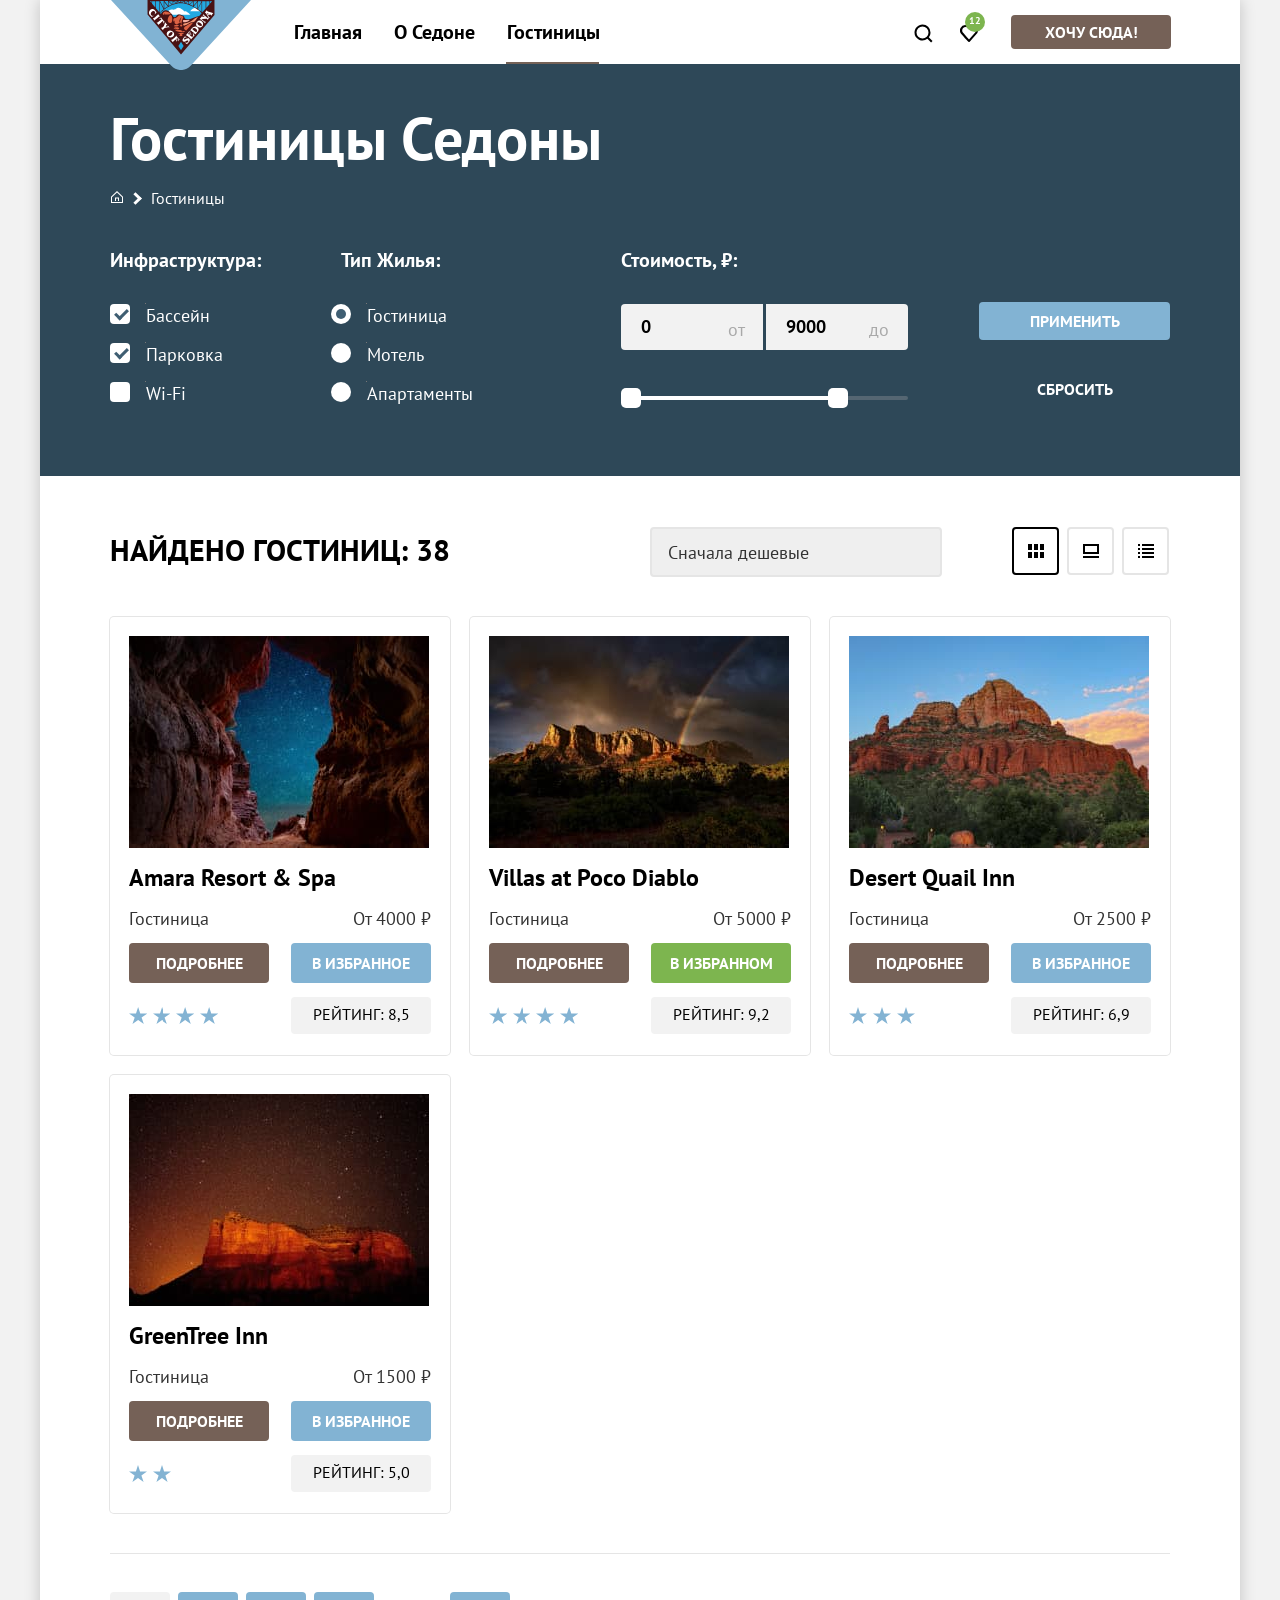
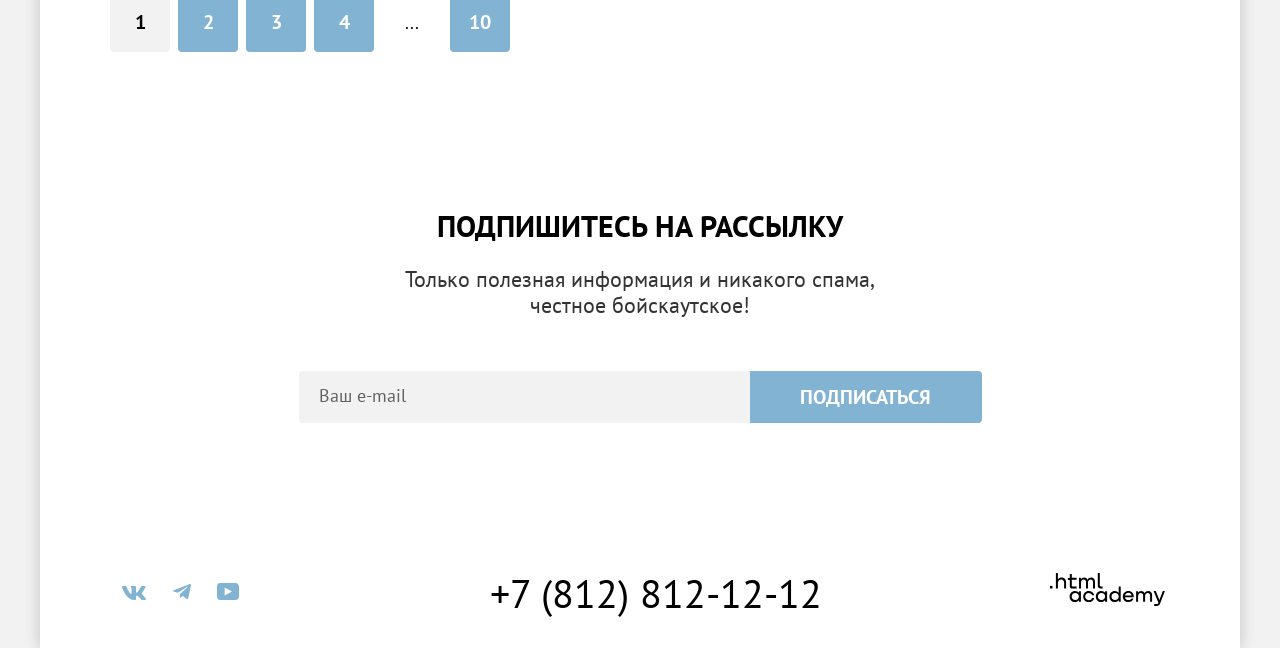
==== commit fb6825a2: "Merge branch 'master' of https://github.com/n4lla0326/2634943-sedona-2" ====
--- a/catalog.html
+++ b/catalog.html
@@ -5,7 +5,7 @@
     <meta charset="UTF-8">
     <title>HTML Academy:Седона.Каталог.</title>
     <link rel="stylesheet" href="styles/styles.css">
-    <link rel="icon" type="image/png" sizes="32x32" href="images/favicon-32x32.png">
+
   </head>
 
   <body>
@@ -45,7 +45,7 @@
       </header>
 
       <main class="main-catalog">
-        <header class="catalog-filter-series" data-test="filter">
+        <header class="catalog-filter-series">
           <div class="catalog-hotel">
             <h1 class="catalog-header-title">Гостиницы Седоны</h1>
             <ul class="breadcrumbs">
@@ -134,7 +134,6 @@
                         </button>
                       </div>
                     </div>
-                  </div>
                 </fieldset>
 
                 <div class="grid-element-4">
@@ -142,13 +141,12 @@
                   <button class="button button-filter reset" type="reset">Сбросить</button>
                 </div>
               </form>
-            </section>
           </div>
-
+          </section>
         </header>
-        <section class="search-result" data-test="catalog>
+        <section>
           <div class="filter">
-            <h2 class="block-title result">Найдено гостиниц: 38</h2>
+            <h2 class="block-title result">Найдено гостиниц:&nbsp;38</h2>
             <select class="select-control" name="catalog-filter-sort" aria-label="Сортировка">
               <option value="cheaper price">Сначала дешевые</option>
               <option value="expensive">Сначала дорогие</option>
@@ -294,7 +292,7 @@
             </li>
           </ul>
         </section>
-        <section class="subscribe catalog" data-test="subscribe>
+        <section class="subscribe catalog">
           <h2 class="block-title subscribe-title-catalog">Подпишитесь на рассылку</h2>
           <p class="subscribe-text-catalog">Только полезная информация и никакого спама, <br> честное бойскаутское!</p>
           <form class="subscribe-form" action="https://echo.htmlacademy.ru/" method="post">
@@ -305,7 +303,7 @@
         </section>
       </main>
 
-      <footer class="main-footer" data-test="footer">
+      <footer class="main-footer">
         <div class="footer-container">
 
           <ul class="social-list">
--- a/styles/styles.css
+++ b/styles/styles.css
@@ -1,10 +1,3 @@
-/*
-* Prefixed by https://autoprefixer.github.io
-* PostCSS: v8.4.14,
-* Autoprefixer: v10.4.7
-* Browsers: > 2% and last 1 version
-*/
-
 @font-face {
   font-family: "PT Sans";
   font-weight: 400;
@@ -52,7 +45,6 @@
   margin: 0;
   padding: 0;
   min-height: 100%;
-  min-width: 1020px;
   font-family: "PT Sans", Arial, sans-serif;
   font-size: 18px;
   line-height: 21px;
@@ -100,7 +92,11 @@
   width: 500px;
   display: flex;
   flex-wrap: wrap;
-}
+
+}
+
+.navigation-item {}
+
 
 .product-card-title:hover,
 .navigation-link:hover {
@@ -150,6 +146,8 @@
   justify-content: flex-end;
   gap: 10px;
 }
+
+.user-item {}
 
 .user-link {
   text-decoration: none;
@@ -194,6 +192,7 @@
   display: flex;
   justify-content: center;
   text-align: center;
+
 }
 
 .wish {
@@ -271,7 +270,6 @@
   color: #333333;
   border: 2px solid #e5e5e5;
   border-radius: 4px;
-  -webkit-appearance: none;
   appearance: none;
   position: relative;
   padding: 13px 40px 12px 16px;
@@ -292,7 +290,7 @@
 }
 
 .sedona {
-  width: 627px;
+  width: 620px;
   margin-bottom: 26px;
 }
 
@@ -305,7 +303,7 @@
   line-height: 26px;
   text-align: center;
   color: #333333;
-  width: 656px;
+  width: 651px;
 }
 
 .advantages-intro.client {
@@ -319,6 +317,7 @@
   list-style: none;
   display: flex;
   flex-wrap: wrap;
+
 }
 
 .advantages-item {
@@ -326,6 +325,7 @@
   padding-bottom: 110px;
   width: 400px;
   background-color: rgba(131, 179, 211, 0.122);
+
 }
 
 .advantages-item:nth-child(odd) {
@@ -334,6 +334,7 @@
 
 .advantages-item:nth-child(even) {
   background-color: rgba(131, 179, 211, 0.2);
+
 }
 
 .advantages-item-photo {
@@ -342,6 +343,7 @@
   flex-direction: row;
   flex-wrap: nowrap;
   justify-content: flex-start;
+
 }
 
 .advantages-item-photo.bridge {
@@ -351,6 +353,7 @@
 .advantages-photo {
   padding: 102px 0 70px;
   width: 400px;
+
 }
 
 .sedona-photo {
@@ -405,7 +408,7 @@
 
 .advantages-text-photo {
   margin: 0;
-  padding: 0;
+  padding: 0 px;
   color: #ffffff;
   font-weight: 400;
   font-size: 18px;
@@ -542,6 +545,8 @@
   border-width: 0 0 3px 3px;
 }
 
+.catalog-products {}
+
 .catalog-filter-title {
   font-weight: 700;
   font-size: 20px;
@@ -559,15 +564,11 @@
 .price-label-min {
   left: 107px;
   top: 15px;
-  width: 20px;
-  height: 20px;
 }
 
 .price-label-max {
   left: 248px;
   top: 15px;
-  width: 20px;
-  height: 20px;
 }
 
 .range-scale {
@@ -621,10 +622,6 @@
   padding-left: 0;
   margin: 0;
   position: relative;
-}
-
-.search-result {
-  margin-bottom: 67px;
 }
 
 .filter {
@@ -804,6 +801,8 @@
   margin-left: 50px;
 }
 
+.control-input {}
+
 .grid-element-4 {
   align-self: end;
 }
@@ -817,6 +816,8 @@
   width: 191px;
   padding: 9px 20px;
 }
+
+.button-filter.apply {}
 
 .button-filter.reset {
   background-color: transparent;
@@ -1047,13 +1048,6 @@
   cursor: pointer;
 }
 
-.pagination-current:hover,
-.pagination-current:focus,
-.pagination-link.pagination-current:active {
-  background-color: #f2f2f2;
-  color: #000000;
-}
-
 .button-filter:active,
 .pagination-link:active,
 .button-primary:active,
@@ -1086,6 +1080,7 @@
   outline: none;
   cursor: pointer;
 }
+
 
 .submit-remove:active {
   background-color: #7db54f;
@@ -1102,18 +1097,10 @@
 .counter__button:disabled,
 .info-button:disabled,
 .search-form__submit:disabled,
-.control-input:disabled + .control-mark:hover,
-.control-input:disabled + .control-mark-housing:hover,
-.control-input:disabled + .control-mark:focus,
-.control-input:disabled + .control-mark-housing:focus,
-.price-input-min:disabled:hover,
-.price-input-max:disabled:hover,
-.price-input-min:disabled:focus,
-.price-input-max:disabled:focus,
-.button-filter:disabled:hover,
-.button-filter:disabled:focus,
-.range-toggle:disabled:hover,
-.range-toggle:disabled:focus {
+.filter-item:disabled,
+.price-input-min:disabled,
+.price-input-max:disabled,
+.button-filter:disabled {
   background-color: #e5e5e5;
   color: #ffffff4d;
   outline: none;
@@ -1177,15 +1164,17 @@
   background-size: 100% 100%;
   background-repeat: no-repeat;
   background-position: 0 0;
-  padding-top: 50px;
-  padding-bottom: 103px;
+  padding-top: 52px;
+  padding-bottom: 82px;
+  min-height: 415px;
   box-sizing: border-box;
   text-align: center;
-  margin-bottom: 0;
+  margin-bottom: 20px;
 }
 
 .subscribe.catalog {
   background: #ffffff;
+  padding-top: 118px;
 }
 
 .subscribe-title {
@@ -1234,6 +1223,15 @@
   font-family: inherit;
 }
 
+.form-input::-moz-placeholder {
+  color: #000000;
+  font-size: 18px;
+  line-height: 24px;
+  width: 87px;
+  height: 24px;
+  opacity: 0.6;
+}
+
 .form-input::placeholder {
   color: #000000;
   font-size: 18px;
@@ -1277,6 +1275,7 @@
   display: flex;
   flex-wrap: wrap;
   justify-content: space-between;
+
 }
 
 .star {
@@ -1286,10 +1285,6 @@
   background: url(../images/star.svg) space 0 0;
 }
 
-.star-one {
-  width: 24px;
-}
-
 .star-two {
   width: 42px;
 }
@@ -1299,11 +1294,11 @@
 }
 
 .star-four {
-  width: 85px;
+  width: 89px;
 }
 
 .star-five {
-  width: 90px;
+  width: 95px;
 }
 
 .rating {
@@ -1318,6 +1313,7 @@
   font-weight: 400;
   font-size: 16px;
   line-height: 20px;
+
 }
 
 .subscribe-button-text {
@@ -1341,6 +1337,7 @@
   width: 1060px;
   min-height: 40px;
   align-items: flex-start;
+
 }
 
 .social-list {
@@ -1480,7 +1477,6 @@
 .search-form__close:active {
   background-color: #e5e5e5;
   color: rgb(0, 0, 0, 0.3);
-  border: none;
 }
 
 .search-form__date-input:hover {
@@ -1491,7 +1487,8 @@
 .search-form__date-input:focus {
   background-color: #e5e5e5;
   color: rgb(0, 0, 0, 0.6);
-  outline: 3px solid #83b3d3;
+  outline: none;
+  border: 3px solid #83b3d3;
 }
 
 .search-form__date-input:active {
@@ -1524,8 +1521,10 @@
   color: #000000;
 }
 
-.counter__input:focus {
-  outline: 3px solid #83b3d3;
+.counter__input:focus,
+.counter__button:focus {
+  outline: none;
+  border: 3px solid #83b3d3;
   color: #000000;
 }
 
@@ -1612,8 +1611,10 @@
   top: 64px;
   right: 52px;
   background-color: #f2f2f2;
-  color: #000000;
   border: none;
+  background-image: url("../images/close.svg");
+  background-repeat: no-repeat;
+  background-position: center;
   cursor: pointer;
   outline: none;
 }
@@ -1655,7 +1656,8 @@
 }
 
 .search-form__control {
-  width: 439px;
+  display: inline-block;
+  vertical-align: middle;
 }
 
 .search-form__date-input {
@@ -1680,7 +1682,7 @@
 
 .search-form__message {
   margin: 0;
-  padding: 3px 20px 11px 17px;
+  padding: 3px 20px 11px 20px;
   font-weight: 400;
   font-size: 16px;
   line-height: 21px;
@@ -1724,9 +1726,9 @@
 
 .search-form__label--children {
   position: relative;
-  margin-right: -5px;
+  margin-right: 11px;
   margin-left: 25px;
-  width: 65px;
+  max-width: 120px;
 }
 
 .info-button {
@@ -1772,7 +1774,7 @@
   display: flex;
   flex-wrap: wrap;
   align-items: center;
-  width: 108px;
+  width: 110px;
   height: 50px;
   background: #f2f2f2;
   border-radius: 4px;
@@ -1780,50 +1782,30 @@
 }
 
 .counter__button {
-  width: 35px;
+  width: 30px;
   height: 100%;
   border: 0;
   background: transparent;
-  display: flex;
-  justify-content: center;
-  align-items: center;
+  font-size: 24px;
+  color: rgba(117, 97, 87, 0.302);
   cursor: pointer;
-  padding: 0;
-  color: rgba(117, 97, 87, 0.302);
-}
-
-.counter__button-svg {
-  border-radius: 4px;
-}
-
-.counter__button:focus {
-  outline: none;
-}
-
-.counter__button:focus .counter__button-svg {
-  outline: 3px solid #82b3d3;
-  color: #000000;
 }
 
 .counter__input {
-  width: 31px;
+  width: 43px;
   border: none;
   background: transparent;
   text-align: center;
   font-family: inherit;
   font-size: 18px;
   font-weight: 700;
-  height: 41px;
+
 }
 
 .counter__input::-webkit-outer-spin-button,
 .counter__input::-webkit-inner-spin-button {
   -webkit-appearance: none;
   margin: 0;
-}
-
-input[type="number"] {
-  -moz-appearance: textfield;
 }
 
 .tooltip {
@@ -1832,7 +1814,7 @@
   right: -97px;
   top: 54px;
   width: 256px;
-  padding: 20px 22px;
+  padding: 23px 22px;
   border-radius: 10px;
   background: #333333;
   color: #ffffff;
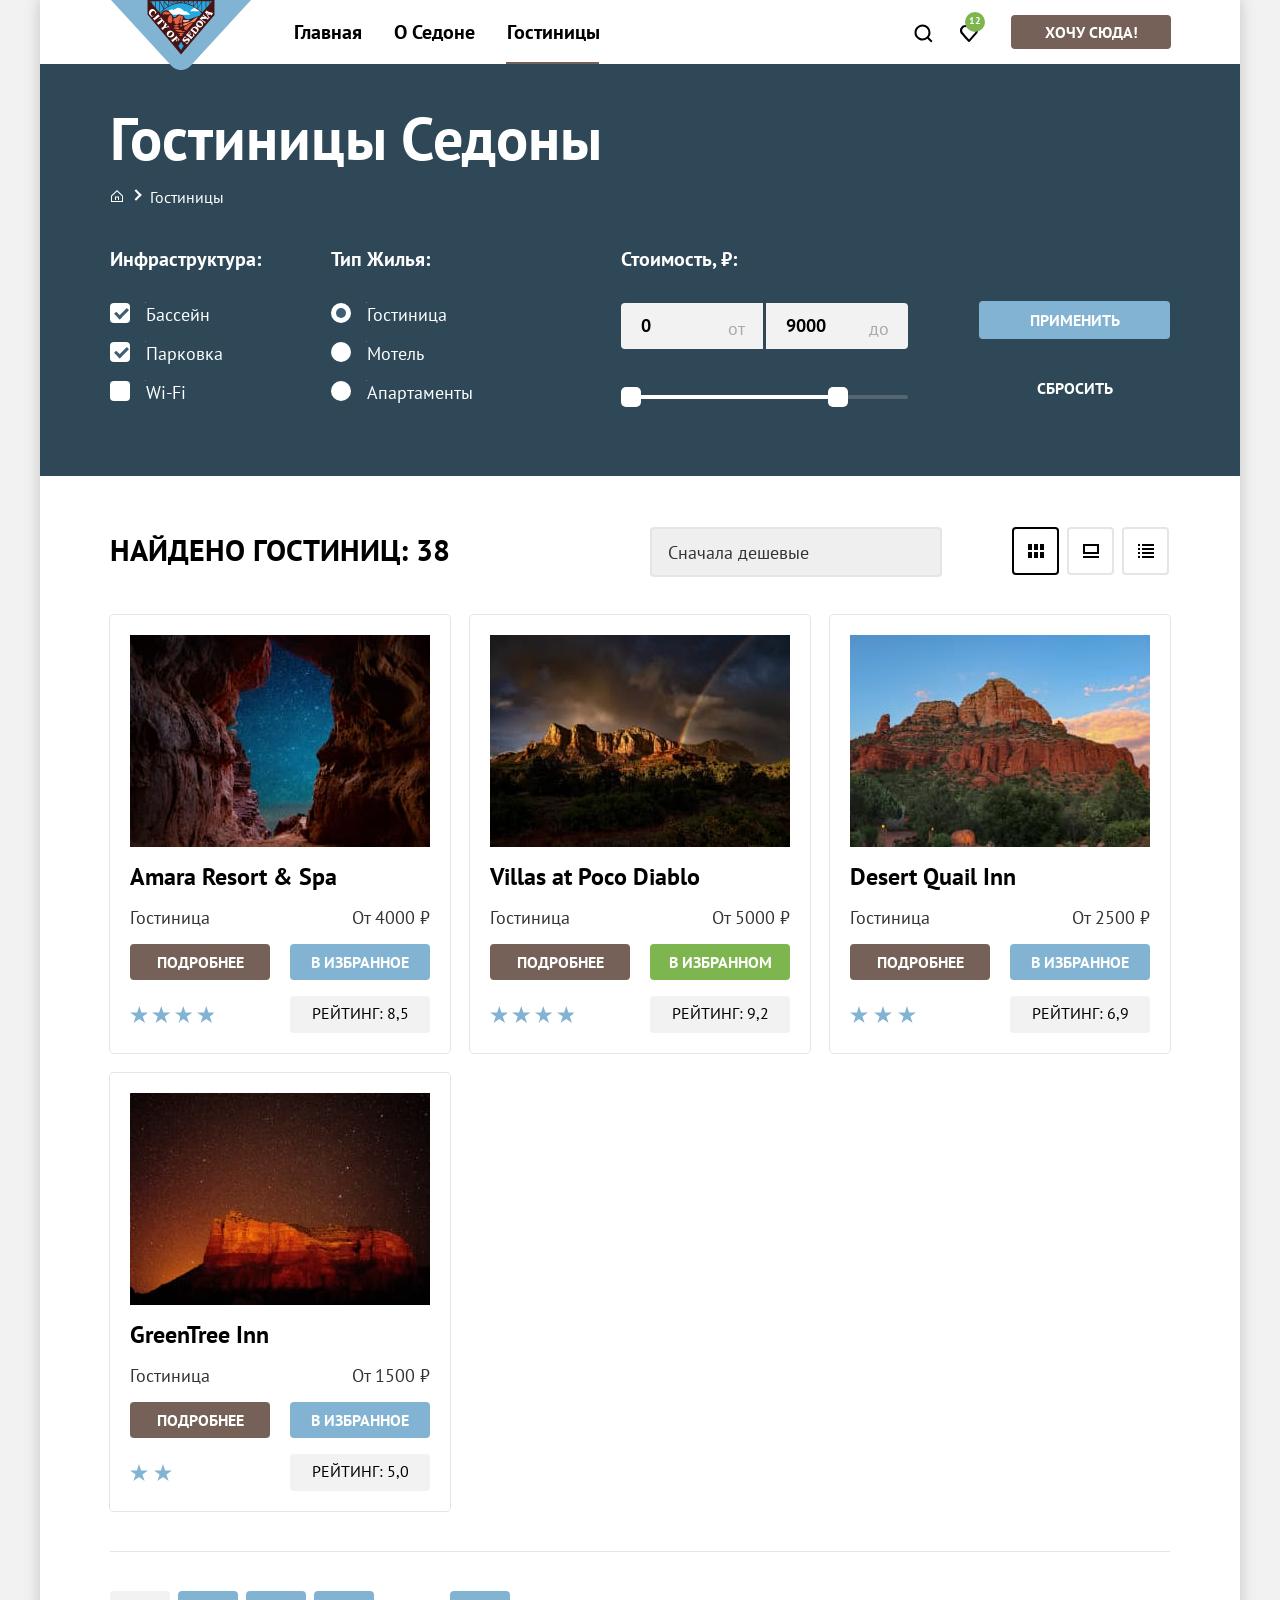
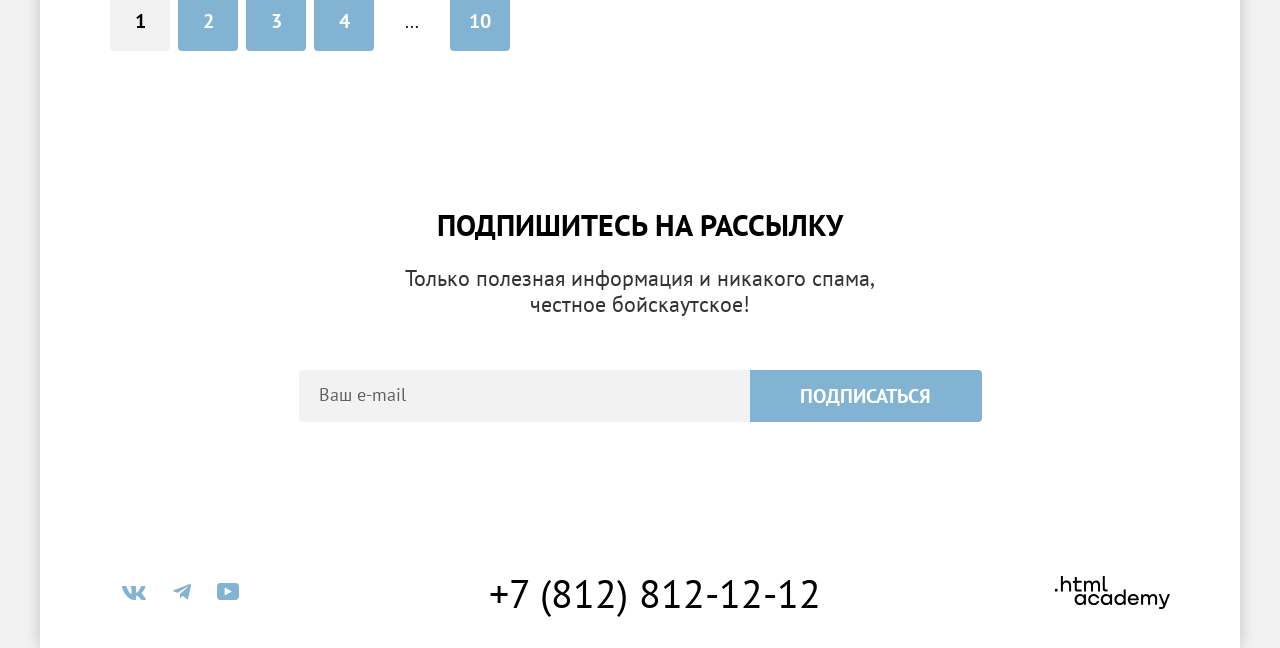
==== commit 1465e53d: "Для допуска к повторной защите" ====
--- a/catalog.html
+++ b/catalog.html
@@ -5,7 +5,7 @@
     <meta charset="UTF-8">
     <title>HTML Academy:Седона.Каталог.</title>
     <link rel="stylesheet" href="styles/styles.css">
-
+    <link rel="icon" type="image/png" sizes="32x32" href="images/favicon-32x32.png">
   </head>
 
   <body>
@@ -68,45 +68,49 @@
                   <ul class="filter-list">
                     <li class="filter-item">
                       <label class="control">
-                        <input class="visually-hidden control-input" type="checkbox" name="pool" checked> Бассейн
+                        <input class="visually-hidden control-input" type="checkbox" name="pool" checked>
+                        <span class="control-text">Бассейн</span>
                         <span class="control-mark"></span>
                       </label>
                     </li>
                     <li class="filter-item">
                       <label class="control ">
-                        <input class="visually-hidden control-input " type="checkbox" name="parking" checked> Парковка
+                        <input class="visually-hidden control-input " type="checkbox" name="parking" checked>
+                        <span class="control-text">Парковка</span>
                         <span class="control-mark"></span>
                       </label>
                     </li>
                     <li class="filter-item">
                       <label class="control">
-                        <input class="visually-hidden control-input" type="checkbox" name="wifi"> Wi-Fi
+                        <input class="visually-hidden control-input" type="checkbox" name="wifi">
+                        <span class="control-text">Wi-Fi</span>
                         <span class="control-mark"></span>
                       </label>
                     </li>
                   </ul>
                 </fieldset>
 
-                <fieldset class="catalog-filter-group">
+                <fieldset class="catalog-filter-group filter-group-house">
                   <legend class="catalog-filter-title housing">Тип жилья:</legend>
                   <ul class="filter-list">
                     <li class="filter-item">
                       <label class="control type">
                         <input class="visually-hidden control-input" type="radio" name="type" value="hotel" checked>
-                        Гостиница
+                        <span class="control-text">Гостиница</span>
                         <span class="control-mark-housing"></span>
                       </label>
                     </li>
                     <li class="filter-item">
                       <label class="control type">
-                        <input class="visually-hidden control-input" type="radio" name="type" value="motel"> Мотель
+                        <input class="visually-hidden control-input" type="radio" name="type" value="motel">
+                        <span class="control-text">Мотель</span>
                         <span class="control-mark-housing"></span>
                       </label>
                     </li>
                     <li class="filter-item">
                       <label class="control type">
                         <input class="visually-hidden control-input" type="radio" name="type" value="apartments">
-                        Апартаменты
+                        <span class="control-text">Апартаменты</span>
                         <span class="control-mark-housing"></span>
                       </label>
                     </li>
@@ -126,14 +130,15 @@
                   <div class="range">
                     <div class="range-scale">
                       <div class="range-bar" style="right: 60px; width: 210px">
-                        <button class="range-toggle toggle-min">
+                        <button class="range-toggle toggle-min" type="button">
                           <span class="visually-hidden">Изменить минимальную цену</span>
                         </button>
-                        <button class="range-toggle toggle-max">
+                        <button class="range-toggle toggle-max" type="button">
                           <span class="visually-hidden">Изменить максимальную цену</span>
                         </button>
                       </div>
                     </div>
+                  </div>
                 </fieldset>
 
                 <div class="grid-element-4">
@@ -141,36 +146,44 @@
                   <button class="button button-filter reset" type="reset">Сбросить</button>
                 </div>
               </form>
+            </section>
           </div>
-          </section>
+
         </header>
-        <section>
+        <section class="search-result">
           <div class="filter">
-            <h2 class="block-title result">Найдено гостиниц:&nbsp;38</h2>
+            <h2 class="block-title result">Найдено гостиниц: 38</h2>
             <select class="select-control" name="catalog-filter-sort" aria-label="Сортировка">
               <option value="cheaper price">Сначала дешевые</option>
               <option value="expensive">Сначала дорогие</option>
               <option value="popular">Сначала популярные</option>
             </select>
             <ul class="catalog-view-switch-list">
-              <li class="catalog-view-switch-item"><a href="catalog.html?view=tile"
-                  class="button button-tile button-tile--active">
+              <li class="catalog-view-switch-item">
+                <a href="catalog.html?view=tile" class="button button-tile button-tile--active">
                   <span class="visually-hidden">Показать плитку</span>
-                </a></li>
-              <li class="catalog-view-switch-item"> <a href="catalog.html?view=card" class="button button-card">
+                </a>
+              </li>
+              <li class="catalog-view-switch-item">
+                <a href="catalog.html?view=card" class="button button-card">
                   <span class="visually-hidden">Показать карточки</span>
-                </a></li>
-              <li class="catalog-view-switch-item"> <a href="catalog.html?view=list" class="button button-list">
+                </a>
+              </li>
+              <li class="catalog-view-switch-item">
+                <a href="catalog.html?view=list" class="button button-list">
                   <span class="visually-hidden">Показать список</span>
-                </a> </li>
+                </a>
+              </li>
             </ul>
           </div>
           <div class="product-card">
             <ul class="product-card-list">
               <li class="product-card-item">
-                <a class="card-link" href="product-card-link"><img class="product-card-image"
-                    src="images/hotels/hotel-1.jpg" alt="Гостиница Amara Resort & Spa." width="300" height="212"></a>
-                <a href="product-card-link">
+                <a class="card-link" href="product-card-link">
+                  <img class="product-card-image" src="images/hotels/hotel-1.jpg" alt="Гостиница Amara Resort & Spa."
+                    width="300" height="212">
+                </a>
+                <a class="product-card-link" href="#">
                   <h3 class="product-card-title">Amara Resort & Spa</h3>
                 </a>
 
@@ -188,15 +201,16 @@
                   <span class="star star-four">
                     <span class="visually-hidden">Количество звёзд гостиницы - 4 звезды</span>
                   </span>
-
                   <span class="rating"> Рейтинг: 8,5 </span>
                 </div>
               </li>
 
               <li class="product-card-item">
-                <a class="card-link" href="product-card-link"><img class="product-card-image"
-                    src="images/hotels/hotel-2.jpg" alt="Гостиница Villas at Poco Diablo." width="300" height="212"></a>
-                <a href="product-card-link">
+                <a class="card-link" href="product-card-link">
+                  <img class="product-card-image" src="images/hotels/hotel-2.jpg" alt="Гостиница Villas at Poco Diablo."
+                    width="300" height="212">
+                </a>
+                <a class="product-card-link" href="#">
                   <h3 class="product-card-title">Villas at Poco Diablo</h3>
                 </a>
 
@@ -219,9 +233,11 @@
               </li>
 
               <li class="product-card-item">
-                <a class="card-link" href="product-card-link"><img class="product-card-image"
-                    src="images/hotels/hotel-3.jpg" alt="Гостиница Desert Quail Inn." width="300" height="212"></a>
-                <a href="product-card-link">
+                <a class="card-link" href="product-card-link">
+                  <img class="product-card-image" src="images/hotels/hotel-3.jpg" alt="Гостиница Desert Quail Inn."
+                    width="300" height="212">
+                </a>
+                <a class="product-card-link" href="#">
                   <h3 class="product-card-title">Desert Quail Inn</h3>
                 </a>
 
@@ -239,14 +255,15 @@
                   <span class="star star-three">
                     <span class="visually-hidden">Количество звёзд гостиницы - 3 звезды</span>
                   </span>
-
                   <span class="rating"> Рейтинг: 6,9 </span>
                 </div>
               </li>
               <li class="product-card-item">
-                <a class="card-link" href="product-card-link"><img class="product-card-image"
-                    src="images/hotels/hotel-4.jpg" alt="Гостиница GreenTree Inn." width="300" height="212"></a>
-                <a href="product-card-link">
+                <a class="card-link" href="product-card-link">
+                  <img class="product-card-image" src="images/hotels/hotel-4.jpg" alt="Гостиница GreenTree Inn."
+                    width="300" height="212">
+                </a>
+                <a class="product-card-link" href="#">
                   <h3 class="product-card-title">GreenTree Inn</h3>
                 </a>
 
@@ -264,7 +281,6 @@
                   <span class="star star-two">
                     <span class="visually-hidden">Количество звёзд гостиницы - 2 звезды</span>
                   </span>
-
                   <span class="rating"> Рейтинг: 5,0 </span>
                 </div>
               </li>
@@ -296,9 +312,12 @@
           <h2 class="block-title subscribe-title-catalog">Подпишитесь на рассылку</h2>
           <p class="subscribe-text-catalog">Только полезная информация и никакого спама, <br> честное бойскаутское!</p>
           <form class="subscribe-form" action="https://echo.htmlacademy.ru/" method="post">
-            <input type="email" name="email" placeholder="Ваш e-mail" required class="form-input">
-            <button type="submit" class="button button-primary"> <span
-                class="subscribe-button-text">Подписаться</span></button>
+            <label class="visually-hidden" for="subscribe-email-catalog">Электронная почта</label>
+            <input type="email" name="email" id="subscribe-email-catalog" placeholder="Ваш e-mail" required
+              class="form-input">
+            <button type="submit" class="button button-primary">
+              <span class="subscribe-button-text">Подписаться</span>
+            </button>
           </form>
         </section>
       </main>
@@ -314,8 +333,8 @@
                     d="M23.45 0.948C23.616 0.402 23.45 0 22.655 0H20.03C19.362 0 19.054 0.347 18.887 0.73C18.887 0.73 17.552 3.926 15.661 6.002C15.049 6.604 14.771 6.795 14.437 6.795C14.27 6.795 14.019 6.604 14.019 6.057V0.948C14.019 0.292 13.835 0 13.279 0H9.151C8.734 0 8.483 0.304 8.483 0.593C8.483 1.214 9.429 1.358 9.526 3.106V6.904C9.526 7.737 9.373 7.888 9.039 7.888C8.149 7.888 5.984 4.677 4.699 1.003C4.45 0.288 4.198 0 3.527 0H0.9C0.15 0 0 0.347 0 0.73C0 1.412 0.89 4.8 4.145 9.281C6.315 12.341 9.37 14 12.153 14C13.822 14 14.028 13.632 14.028 12.997V10.684C14.028 9.947 14.186 9.8 14.715 9.8C15.105 9.8 15.772 9.992 17.33 11.467C19.11 13.216 19.403 14 20.405 14H23.03C23.78 14 24.156 13.632 23.94 12.904C23.702 12.18 22.852 11.129 21.725 9.882C21.113 9.172 20.195 8.407 19.916 8.024C19.527 7.533 19.638 7.314 19.916 6.877C19.916 6.877 23.116 2.451 23.449 0.948H23.45Z"
                     fill="currentColor" />
                 </svg>
-
-                <span class="visually-hidden">Vkontakte</span></a>
+                <span class="visually-hidden">Vkontakte</span>
+              </a>
             </li>
             <li class="social-item">
               <a class="telegram" href="https://t.me/htmlacademy">
@@ -324,7 +343,8 @@
                     d="M16.785 0.0992597L0.840489 6.24776C-0.247661 6.68481 -0.241365 7.29184 0.640845 7.56253L4.73445 8.83953L14.2058 2.8637C14.6537 2.59121 15.0629 2.7378 14.7265 3.03636L7.05283 9.96185H7.05103L7.05283 9.96275L6.77045 14.1823C7.18413 14.1823 7.36669 13.9925 7.59871 13.7686L9.58705 11.8351L13.7229 14.89C14.4855 15.31 15.0332 15.0941 15.2229 14.1841L17.9379 1.38885C18.2158 0.274623 17.5126 -0.229883 16.785 0.0992597Z"
                     fill="currentColor" />
                 </svg>
-                <span class="visually-hidden">Telegram</span></a>
+                <span class="visually-hidden">Telegram</span>
+              </a>
             </li>
             <li class="social-item">
               <a class="youtube" href="https://www.youtube.com/user/htmlacademyru">
@@ -333,59 +353,58 @@
                     d="M18.607 0H3.17413C1.31343 0 0 1.59375 0 3.4V13.4937C0 15.4062 1.31343 17 3.17413 17H18.8259C20.4677 17 22 15.4062 22 13.6V3.4C21.7811 1.59375 20.4677 0 18.607 0ZM7.66169 12.5375V4.4625L14.995 8.5L7.66169 12.5375Z"
                     fill="currentColor" />
                 </svg>
-                <span class="visually-hidden">Youtube</span></a>
+                <span class="visually-hidden">Youtube</span>
+              </a>
             </li>
           </ul>
 
           <ul class="phone">
             <li class="number">
               <a href="tel:+78128121212" class="phone-link">
-
-                <span class="visually-hidden">Позвонить</span>+7 (812) 812-12-12</a>
+                <span class="visually-hidden">Позвонить</span>
+                +7 (812) 812-12-12</a>
             </li>
           </ul>
-          <ul class="logo">
-            <li> <a href="https://htmlacademy.ru/" class="logo-link"> <span class="visually-hidden">Логотип
-                  htmlacadem</span>
-                <svg width="115" height="33" viewBox="0 0 115 33" role="img" aria-label="HTML Academy" fill="none"
-                  xmlns="http://www.w3.org/2000/svg">
-                  <path d="M0 12.9V15.5H2.5V12.9H0Z" fill="currentColor" />
-                  <path
-                    d="M11.6 4.5C10 4.5 8.8 5.2 8 6.2H7.9V0H5.9V15.5H7.9V10.2C7.9 8.1 9.2 6.6 11.2 6.6C13 6.6 14.1 8 14.1 9.8V15.5H16.1V9.4C16.2 6.4 14.3 4.5 11.6 4.5Z"
-                    fill="currentColor" />
-                  <path
-                    d="M26.6 4.8H21.8V1.1H19.8V4.9H17.9V6.9H19.8V12.9C19.8 14.6 20.8 15.6 22.5 15.6H26.6V13.6H22.9C22.2 13.6 21.8 13.2 21.8 12.5V6.8H26.6V4.8Z"
-                    fill="currentColor" />
-                  <path
-                    d="M41.1 4.6C39.5 4.6 38.2 5.4 37.6 6.7H37.5C36.9 5.5 35.7 4.6 34.1 4.6C32.7 4.6 31.6 5.4 31 6.4H30.9V4.8H29V15.4H31V10C31 8 32 6.5 33.6 6.5C35.1 6.5 36 7.5 36 9.1V15.4H38V9.8C38 7.4 39.4 6.5 40.6 6.5C42.1 6.5 43 7.5 43 9.1V15.4H45V8.9C45.1 6.4 43.6 4.6 41.1 4.6Z"
-                    fill="currentColor" />
-                  <path
-                    d="M47.8 12.7C47.8 14.4 48.8 15.4 50.6 15.4H52.6V13.4H50.9C50.2 13.4 49.8 13 49.8 12.3V0H47.8V12.7Z"
-                    fill="currentColor" />
-                  <path
-                    d="M28.9 19.7C28 18.6 26.7 17.9 25 17.9C21.9 17.9 19.6 20.2 19.6 23.5C19.6 26.8 21.9 29.1 25 29.1C26.8 29.1 28 28.3 28.8 27.2H28.9V28.8H30.9V18.2H28.9V19.7ZM25.3 27.1C23.1 27.1 21.7 25.5 21.7 23.5C21.7 21.5 23.1 19.9 25.3 19.9C27.5 19.9 28.9 21.5 28.9 23.5C28.9 25.4 27.5 27.1 25.3 27.1Z"
-                    fill="currentColor" />
-                  <path
-                    d="M44.2 22C43.7 19.6 41.6 17.9 38.8 17.9C35.4 17.9 33.2 20.4 33.2 23.5C33.2 26.6 35.4 29.1 38.8 29.1C41.6 29.1 43.7 27.3 44.2 24.9H42.1C41.7 26.2 40.4 27.2 38.8 27.2C36.6 27.2 35.2 25.6 35.2 23.6C35.2 21.6 36.6 20 38.8 20C40.4 20 41.6 21 42.1 22.2H44.2V22Z"
-                    fill="currentColor" />
-                  <path
-                    d="M55.1 19.7C54.2 18.6 52.9 17.9 51.2 17.9C48.1 17.9 45.8 20.2 45.8 23.5C45.8 26.8 48.1 29.1 51.2 29.1C53 29.1 54.2 28.3 55 27.2H55.1V28.8H57.1V18.2H55.1V19.7ZM51.5 27.1C49.3 27.1 47.9 25.5 47.9 23.5C47.9 21.5 49.3 19.9 51.5 19.9C53.7 19.9 55.1 21.5 55.1 23.5C55.1 25.4 53.6 27.1 51.5 27.1Z"
-                    fill="currentColor" />
-                  <path
-                    d="M68.7 19.8C67.8 18.7 66.5 17.9 64.8 17.9C61.7 17.9 59.4 20.2 59.4 23.5C59.4 26.8 61.6 29.1 64.8 29.1C66.5 29.1 67.8 28.3 68.6 27.3H68.7V28.8H70.7V13.4H68.7V19.8ZM65.1 27.1C62.9 27.1 61.5 25.5 61.5 23.5C61.5 21.5 62.9 19.9 65.1 19.9C67.3 19.9 68.7 21.5 68.7 23.5C68.6 25.5 67.2 27.1 65.1 27.1Z"
-                    fill="currentColor" />
-                  <path
-                    d="M78.3 17.9C75 17.9 72.8 20.4 72.8 23.5C72.8 26.5 74.9 29.1 78.3 29.1C80.8 29.1 82.8 27.8 83.5 25.5H81.4C80.9 26.5 79.8 27.1 78.4 27.1C76.5 27.1 75.1 25.8 75 24.2H83.8C84 20.6 81.8 17.9 78.3 17.9ZM78.3 19.8C80 19.8 81.3 20.8 81.6 22.4H75.1C75.4 20.9 76.6 19.8 78.3 19.8Z"
-                    fill="currentColor" />
-                  <path
-                    d="M98.2 17.9C96.6 17.9 95.3 18.7 94.6 19.9H94.5C93.9 18.7 92.7 17.9 91.1 17.9C89.7 17.9 88.6 18.6 88 19.7V18.2H86.1V28.8H88.1V23.4C88.1 21.4 89.1 20 90.7 19.9C92.2 19.9 93.1 20.9 93.1 22.5V28.8H95.1V23.2C95.1 20.8 96.5 19.9 97.7 19.9C99.2 19.9 100.1 20.9 100.1 22.5V28.8H102.1V22.3C102.2 19.7 100.7 17.9 98.2 17.9Z"
-                    fill="currentColor" />
-                  <path
-                    d="M109.4 27L105.8 18.1H103.6L108.4 29.7C108.1 30.6 107.7 30.9 106.7 30.9H104.2V32.9H106.7C108.5 32.9 109.5 32.1 110.2 30.3L114.9 18.1H112.8L109.4 27Z"
-                    fill="currentColor" />
-                </svg>
-              </a> </li>
-          </ul>
+
+          <a href="https://htmlacademy.ru/" class="logo-link">
+            <span class="visually-hidden">Логотип htmlacademy</span>
+            <svg width="115" height="33" viewBox="0 0 115 33" role="img" aria-label="HTML Academy" fill="none"
+              xmlns="http://www.w3.org/2000/svg">
+              <path d="M0 12.9V15.5H2.5V12.9H0Z" fill="currentColor" />
+              <path
+                d="M11.6 4.5C10 4.5 8.8 5.2 8 6.2H7.9V0H5.9V15.5H7.9V10.2C7.9 8.1 9.2 6.6 11.2 6.6C13 6.6 14.1 8 14.1 9.8V15.5H16.1V9.4C16.2 6.4 14.3 4.5 11.6 4.5Z"
+                fill="currentColor" />
+              <path
+                d="M26.6 4.8H21.8V1.1H19.8V4.9H17.9V6.9H19.8V12.9C19.8 14.6 20.8 15.6 22.5 15.6H26.6V13.6H22.9C22.2 13.6 21.8 13.2 21.8 12.5V6.8H26.6V4.8Z"
+                fill="currentColor" />
+              <path
+                d="M41.1 4.6C39.5 4.6 38.2 5.4 37.6 6.7H37.5C36.9 5.5 35.7 4.6 34.1 4.6C32.7 4.6 31.6 5.4 31 6.4H30.9V4.8H29V15.4H31V10C31 8 32 6.5 33.6 6.5C35.1 6.5 36 7.5 36 9.1V15.4H38V9.8C38 7.4 39.4 6.5 40.6 6.5C42.1 6.5 43 7.5 43 9.1V15.4H45V8.9C45.1 6.4 43.6 4.6 41.1 4.6Z"
+                fill="currentColor" />
+              <path d="M47.8 12.7C47.8 14.4 48.8 15.4 50.6 15.4H52.6V13.4H50.9C50.2 13.4 49.8 13 49.8 12.3V0H47.8V12.7Z"
+                fill="currentColor" />
+              <path
+                d="M28.9 19.7C28 18.6 26.7 17.9 25 17.9C21.9 17.9 19.6 20.2 19.6 23.5C19.6 26.8 21.9 29.1 25 29.1C26.8 29.1 28 28.3 28.8 27.2H28.9V28.8H30.9V18.2H28.9V19.7ZM25.3 27.1C23.1 27.1 21.7 25.5 21.7 23.5C21.7 21.5 23.1 19.9 25.3 19.9C27.5 19.9 28.9 21.5 28.9 23.5C28.9 25.4 27.5 27.1 25.3 27.1Z"
+                fill="currentColor" />
+              <path
+                d="M44.2 22C43.7 19.6 41.6 17.9 38.8 17.9C35.4 17.9 33.2 20.4 33.2 23.5C33.2 26.6 35.4 29.1 38.8 29.1C41.6 29.1 43.7 27.3 44.2 24.9H42.1C41.7 26.2 40.4 27.2 38.8 27.2C36.6 27.2 35.2 25.6 35.2 23.6C35.2 21.6 36.6 20 38.8 20C40.4 20 41.6 21 42.1 22.2H44.2V22Z"
+                fill="currentColor" />
+              <path
+                d="M55.1 19.7C54.2 18.6 52.9 17.9 51.2 17.9C48.1 17.9 45.8 20.2 45.8 23.5C45.8 26.8 48.1 29.1 51.2 29.1C53 29.1 54.2 28.3 55 27.2H55.1V28.8H57.1V18.2H55.1V19.7ZM51.5 27.1C49.3 27.1 47.9 25.5 47.9 23.5C47.9 21.5 49.3 19.9 51.5 19.9C53.7 19.9 55.1 21.5 55.1 23.5C55.1 25.4 53.6 27.1 51.5 27.1Z"
+                fill="currentColor" />
+              <path
+                d="M68.7 19.8C67.8 18.7 66.5 17.9 64.8 17.9C61.7 17.9 59.4 20.2 59.4 23.5C59.4 26.8 61.6 29.1 64.8 29.1C66.5 29.1 67.8 28.3 68.6 27.3H68.7V28.8H70.7V13.4H68.7V19.8ZM65.1 27.1C62.9 27.1 61.5 25.5 61.5 23.5C61.5 21.5 62.9 19.9 65.1 19.9C67.3 19.9 68.7 21.5 68.7 23.5C68.6 25.5 67.2 27.1 65.1 27.1Z"
+                fill="currentColor" />
+              <path
+                d="M78.3 17.9C75 17.9 72.8 20.4 72.8 23.5C72.8 26.5 74.9 29.1 78.3 29.1C80.8 29.1 82.8 27.8 83.5 25.5H81.4C80.9 26.5 79.8 27.1 78.4 27.1C76.5 27.1 75.1 25.8 75 24.2H83.8C84 20.6 81.8 17.9 78.3 17.9ZM78.3 19.8C80 19.8 81.3 20.8 81.6 22.4H75.1C75.4 20.9 76.6 19.8 78.3 19.8Z"
+                fill="currentColor" />
+              <path
+                d="M98.2 17.9C96.6 17.9 95.3 18.7 94.6 19.9H94.5C93.9 18.7 92.7 17.9 91.1 17.9C89.7 17.9 88.6 18.6 88 19.7V18.2H86.1V28.8H88.1V23.4C88.1 21.4 89.1 20 90.7 19.9C92.2 19.9 93.1 20.9 93.1 22.5V28.8H95.1V23.2C95.1 20.8 96.5 19.9 97.7 19.9C99.2 19.9 100.1 20.9 100.1 22.5V28.8H102.1V22.3C102.2 19.7 100.7 17.9 98.2 17.9Z"
+                fill="currentColor" />
+              <path
+                d="M109.4 27L105.8 18.1H103.6L108.4 29.7C108.1 30.6 107.7 30.9 106.7 30.9H104.2V32.9H106.7C108.5 32.9 109.5 32.1 110.2 30.3L114.9 18.1H112.8L109.4 27Z"
+                fill="currentColor" />
+            </svg>
+          </a>
         </div>
       </footer>
     </div>
--- a/styles/styles.css
+++ b/styles/styles.css
@@ -45,6 +45,7 @@
   margin: 0;
   padding: 0;
   min-height: 100%;
+  min-width: 1020px;
   font-family: "PT Sans", Arial, sans-serif;
   font-size: 18px;
   line-height: 21px;
@@ -92,24 +93,18 @@
   width: 500px;
   display: flex;
   flex-wrap: wrap;
-
-}
-
-.navigation-item {}
-
-
-.product-card-title:hover,
+}
+
 .navigation-link:hover {
   color: #756157;
   cursor: pointer;
 }
 
-.product-card-title:focus,
 .navigation-link:focus {
   color: #756157;
-}
-
-.product-card-title:active,
+  outline: none;
+}
+
 .navigation-link:active {
   color: rgba(117, 97, 87, 0.302);
 }
@@ -146,8 +141,6 @@
   justify-content: flex-end;
   gap: 10px;
 }
-
-.user-item {}
 
 .user-link {
   text-decoration: none;
@@ -192,7 +185,6 @@
   display: flex;
   justify-content: center;
   text-align: center;
-
 }
 
 .wish {
@@ -263,13 +255,14 @@
 
 .select-control {
   width: 292px;
-  font-family: "PT Sans", Arial, sans-serif;
+  font-family: inherit;
   font-weight: 400;
   font-size: 18px;
   line-height: 21px;
   color: #333333;
   border: 2px solid #e5e5e5;
   border-radius: 4px;
+  -webkit-appearance: none;
   appearance: none;
   position: relative;
   padding: 13px 40px 12px 16px;
@@ -290,7 +283,7 @@
 }
 
 .sedona {
-  width: 620px;
+  width: 627px;
   margin-bottom: 26px;
 }
 
@@ -303,7 +296,7 @@
   line-height: 26px;
   text-align: center;
   color: #333333;
-  width: 651px;
+  width: 656px;
 }
 
 .advantages-intro.client {
@@ -317,7 +310,6 @@
   list-style: none;
   display: flex;
   flex-wrap: wrap;
-
 }
 
 .advantages-item {
@@ -325,7 +317,6 @@
   padding-bottom: 110px;
   width: 400px;
   background-color: rgba(131, 179, 211, 0.122);
-
 }
 
 .advantages-item:nth-child(odd) {
@@ -334,7 +325,6 @@
 
 .advantages-item:nth-child(even) {
   background-color: rgba(131, 179, 211, 0.2);
-
 }
 
 .advantages-item-photo {
@@ -343,7 +333,6 @@
   flex-direction: row;
   flex-wrap: nowrap;
   justify-content: flex-start;
-
 }
 
 .advantages-item-photo.bridge {
@@ -353,7 +342,6 @@
 .advantages-photo {
   padding: 102px 0 70px;
   width: 400px;
-
 }
 
 .sedona-photo {
@@ -380,7 +368,7 @@
   width: 60px;
   height: 2px;
   bottom: 0;
-  background-color: #0000004d;
+  background-color: rgba(0, 0, 0, 0.302);
   left: 85px;
 }
 
@@ -402,13 +390,13 @@
   width: 60px;
   height: 2px;
   bottom: 0;
-  background-color: #ffffff4d;
+  background-color: rgba(255, 255, 255, 0.302);
   left: 170px;
 }
 
 .advantages-text-photo {
   margin: 0;
-  padding: 0 px;
+  padding: 0;
   color: #ffffff;
   font-weight: 400;
   font-size: 18px;
@@ -417,7 +405,7 @@
 }
 
 .service {
-  margin: 0 0 0 0;
+  margin: 0;
   padding: 65px 0 0 0;
 }
 
@@ -443,7 +431,7 @@
 }
 
 .service-item:nth-child(even) {
-  background-color: rgb(255, 255, 255);
+  background-color: #ffffff;
 }
 
 .housing {
@@ -494,7 +482,7 @@
   font-weight: 700;
   font-size: 60px;
   line-height: 78px;
-  margin: 0 0 10px 0;
+  margin: 0 0 9px 0;
   padding: 0;
 }
 
@@ -502,8 +490,6 @@
   display: flex;
   justify-content: flex-start;
   flex-wrap: wrap;
-  gap: 10px;
-  width: 250px;
   margin: 0 0 39px 0;
   padding: 0;
   list-style: none;
@@ -525,27 +511,56 @@
 .home {
   width: 13px;
   height: 15px;
-  background-image: url(../images/breadcrumbs.svg);
+  background-image: url("../images/breadcrumbs.svg");
   background-repeat: no-repeat;
   background-position: center;
   position: relative;
-  margin-right: 18px;
-}
-
-.home::after {
+}
+
+.breadcrumbs-link:hover {
+  opacity: 0.6;
+}
+
+.breadcrumbs-link:focus {
+  outline: none;
+  opacity: 0.6;
+}
+
+.breadcrumbs-link:active {
+  opacity: 0.3;
+}
+
+.breadcrumbs-item:not(:last-child) {
+  position: relative;
+  padding-right: 10px;
+  margin-right: 10px;
+}
+
+.breadcrumbs-item:not(:last-child)::after {
   content: "";
   position: absolute;
   width: 6px;
   height: 6px;
   transform: rotate(225deg);
-  left: 21px;
+  right: 0;
   top: 5px;
   border-color: transparent transparent #ffffff #ffffff;
   border-style: solid;
-  border-width: 0 0 3px 3px;
-}
-
-.catalog-products {}
+  border-width: 0 0 2px 2px;
+}
+
+.breadcrumbs-link:focus {
+  color: #ffffff;
+  outline: none;
+}
+
+.home:active {
+  opacity: 0.5;
+}
+
+.breadcrumbs-link:active {
+  color: rgba(255, 255, 255, 0.3)
+}
 
 .catalog-filter-title {
   font-weight: 700;
@@ -564,11 +579,15 @@
 .price-label-min {
   left: 107px;
   top: 15px;
+  width: 20px;
+  height: 20px;
 }
 
 .price-label-max {
   left: 248px;
   top: 15px;
+  width: 20px;
+  height: 20px;
 }
 
 .range-scale {
@@ -576,7 +595,7 @@
   width: 287px;
   height: 4px;
   margin-bottom: 19px;
-  background-color: hsla(0, 3%, 68%, 0.3);
+  background-color: rgba(176, 171, 171, 0.3);
   border-radius: 4px;
 }
 
@@ -624,13 +643,17 @@
   position: relative;
 }
 
+.search-result {
+  margin-bottom: 67px;
+}
+
 .filter {
   display: flex;
   flex-wrap: wrap;
   justify-content: space-between;
   align-items: flex-start;
   padding-top: 51px;
-  padding-bottom: 40px;
+  padding-bottom: 38px;
   margin: 0 70px;
 }
 
@@ -736,14 +759,9 @@
   cursor: pointer;
   left: 0;
   top: 0;
-  margin-left: -10px;
-}
-
-.type {
-  padding-left: 26px;
-}
-
-.control-input[type="checkbox"]:checked + .control-mark::after {
+}
+
+.control-input[type="checkbox"]:checked ~ .control-mark::after {
   content: "";
   position: absolute;
   width: 10px;
@@ -756,7 +774,7 @@
   border-width: 0 0 3px 3px;
 }
 
-.control-input[type="radio"]:checked + .control-mark-housing::after {
+.control-input[type="radio"]:checked ~ .control-mark-housing::after {
   content: "";
   position: absolute;
   width: 10px;
@@ -797,14 +815,17 @@
   margin-right: 8px;
 }
 
+.filter-group-house {
+  margin-left: -10px;
+}
+
 .grid-element-3 {
   margin-left: 50px;
 }
 
-.control-input {}
-
 .grid-element-4 {
   align-self: end;
+  padding-bottom: 12px;
 }
 
 .button-filter {
@@ -817,11 +838,9 @@
   padding: 9px 20px;
 }
 
-.button-filter.apply {}
-
 .button-filter.reset {
   background-color: transparent;
-  padding-bottom: 22px;
+  padding-bottom: 10px;
   margin-top: 30px;
 }
 
@@ -870,7 +889,7 @@
 .button-tile,
 .button-card,
 .button-list {
-  background-image: url(../images/filter-icon/list.svg);
+  background-image: url("../images/filter-icon/list.svg");
   background-repeat: no-repeat;
   background-color: #ffffff;
   background-position: center;
@@ -884,11 +903,11 @@
 
 .button-tile {
   border: 2px solid #000000;
-  background-image: url(../images/filter-icon/tile.svg);
+  background-image: url("../images/filter-icon/tile.svg");
 }
 
 .button-card {
-  background-image: url(../images/filter-icon/card.svg);
+  background-image: url("../images/filter-icon/card.svg");
 }
 
 .button-tile:hover,
@@ -912,7 +931,7 @@
   min-height: 438px;
   box-shadow: 0 0 0 1px #e5e5e5;
   border-radius: 4px;
-  padding: 19px;
+  padding: 20px 20px 19px;
   box-sizing: border-box;
 }
 
@@ -926,6 +945,39 @@
 
 .product-card-image {
   padding-bottom: 12px;
+}
+
+.product-card-link {
+  font-family: inherit;
+  font-weight: 700;
+  font-size: 24px;
+  line-height: 28px;
+  color: #000000;
+  margin: 0;
+  padding: 0;
+  margin-bottom: 16px;
+  display: block;
+}
+
+.product-card-link:hover {
+  color: #756157;
+  cursor: pointer;
+}
+
+.product-card-link:focus {
+  color: #756157;
+  outline: none;
+}
+
+.product-card-link:active {
+  color: rgba(117, 97, 87, 0.302);
+}
+
+.product-card-title {
+  margin: 0;
+  font-weight: 700;
+  font-size: 24px;
+  line-height: 28px;
 }
 
 .product-card-text,
@@ -940,22 +992,11 @@
   color: #333333;
 }
 
-.product-card-title {
-  font-family: inherit;
-  font-weight: 700;
-  font-size: 24px;
-  line-height: 28px;
-  color: #000000;
-  margin: 0;
-  padding: 0;
+.card-row {
+  display: flex;
+  justify-content: space-between;
   margin-bottom: 16px;
-}
-
-.card-row {
-  display: flex;
-  justify-content: space-between;
-  margin-bottom: 14px;
-  align-items: center;
+  align-items: flex-start;
 }
 
 .card-row:last-child {
@@ -980,8 +1021,8 @@
   text-transform: uppercase;
   background-color: #756157;
   color: #ffffff;
-  padding: 10px 5px;
-  font-family: "PT Sans", Arial, sans-serif;
+  padding: 8px 10px 8px;
+  font-family: inherit;
   box-sizing: border-box;
 }
 
@@ -1026,8 +1067,8 @@
   text-transform: uppercase;
   background-color: #82b3d3;
   color: #ffffff;
-  padding: 10px 10px;
-  font-family: "PT Sans", Arial, sans-serif;
+  padding: 8px 10px 8px;
+  font-family: inherit;
   border: none;
 }
 
@@ -1048,6 +1089,13 @@
   cursor: pointer;
 }
 
+.pagination-current:hover,
+.pagination-current:focus,
+.pagination-link.pagination-current:active {
+  background-color: #f2f2f2;
+  color: #000000;
+}
+
 .button-filter:active,
 .pagination-link:active,
 .button-primary:active,
@@ -1063,7 +1111,7 @@
 }
 
 .reset:focus {
-  border: 3px solid #83b3d3;
+  outline: 3px solid #83b3d3;
   background-color: transparent;
   color: #ffffff;
 }
@@ -1080,7 +1128,6 @@
   outline: none;
   cursor: pointer;
 }
-
 
 .submit-remove:active {
   background-color: #7db54f;
@@ -1097,10 +1144,14 @@
 .counter__button:disabled,
 .info-button:disabled,
 .search-form__submit:disabled,
-.filter-item:disabled,
-.price-input-min:disabled,
-.price-input-max:disabled,
-.button-filter:disabled {
+.price-input-min:disabled:hover,
+.price-input-max:disabled:hover,
+.price-input-min:disabled:focus,
+.price-input-max:disabled:focus,
+.button-filter:disabled:hover,
+.button-filter:disabled:focus,
+.range-toggle:disabled:hover,
+.range-toggle:disabled:focus {
   background-color: #e5e5e5;
   color: #ffffff4d;
   outline: none;
@@ -1114,7 +1165,7 @@
   min-height: 60px;
   list-style-type: none;
   margin: 0 70px;
-  padding: 38px 0;
+  padding: 39px 0;
   gap: 8px;
 }
 
@@ -1164,17 +1215,15 @@
   background-size: 100% 100%;
   background-repeat: no-repeat;
   background-position: 0 0;
-  padding-top: 52px;
-  padding-bottom: 82px;
-  min-height: 415px;
+  padding-top: 50px;
+  padding-bottom: 103px;
   box-sizing: border-box;
   text-align: center;
-  margin-bottom: 20px;
+  margin-bottom: 0;
 }
 
 .subscribe.catalog {
   background: #ffffff;
-  padding-top: 118px;
 }
 
 .subscribe-title {
@@ -1223,15 +1272,6 @@
   font-family: inherit;
 }
 
-.form-input::-moz-placeholder {
-  color: #000000;
-  font-size: 18px;
-  line-height: 24px;
-  width: 87px;
-  height: 24px;
-  opacity: 0.6;
-}
-
 .form-input::placeholder {
   color: #000000;
   font-size: 18px;
@@ -1269,20 +1309,22 @@
   padding-bottom: 13px;
 }
 
-.hotel-rating {}
-
 .rating-star {
   display: flex;
   flex-wrap: wrap;
   justify-content: space-between;
-
 }
 
 .star {
   display: inline-block;
   width: 18px;
   height: 17px;
-  background: url(../images/star.svg) space 0 0;
+  background: url("../images/star.svg") space 0 0;
+  margin-top: 10px;
+}
+
+.star-one {
+  width: 24px;
 }
 
 .star-two {
@@ -1294,11 +1336,11 @@
 }
 
 .star-four {
-  width: 89px;
+  width: 85px;
 }
 
 .star-five {
-  width: 95px;
+  width: 90px;
 }
 
 .rating {
@@ -1313,7 +1355,6 @@
   font-weight: 400;
   font-size: 16px;
   line-height: 20px;
-
 }
 
 .subscribe-button-text {
@@ -1337,7 +1378,6 @@
   width: 1060px;
   min-height: 40px;
   align-items: flex-start;
-
 }
 
 .social-list {
@@ -1388,49 +1428,30 @@
   color: #83b3d3;
 }
 
-.home:hover {
-  opacity: 0.5;
-}
-
-.breadcrumbs-link:hover {
-  color: rgba(255, 255, 255, 0.6)
-}
-
-.home:focus {
-  outline: none;
-}
-
-.breadcrumbs-link:focus {
-  color: #ffffff;
-  outline: none;
-}
-
-.home:active {
-  opacity: 0.5;
-}
-
-.breadcrumbs-link:active {
-  color: rgba(255, 255, 255, 0.3)
-}
-
-.control:hover,
-.control-mark:hover,
-.control-mark-housing:hover {
+.control:hover .control-mark,
+.control:hover .control-mark-housing,
+.control:hover .control-text {
   opacity: 0.6;
 }
 
-.control-input:focus + .control-mark,
-.control-input:focus + .control-mark-housing {
-  border: 3px solid #83b3d3;
+.control-input:focus ~ .control-mark,
+.control-input:focus ~ .control-mark-housing {
+  outline: 3px solid #83b3d3;
 }
 
 .control-input {
   outline: none;
 }
 
-.control:active,
-.control-mark:active,
-.control-mark-housing:active {
+.control-input:active ~ .control-mark,
+.control-input:active ~ .control-text,
+.control-input:active ~ .control-mark-housing {
+  opacity: 0.3;
+}
+
+.control-input:disabled ~ .control-mark,
+.control-input:disabled ~ .control-text,
+.control-input:disabled ~ .control-mark-housing {
   opacity: 0.3;
 }
 
@@ -1440,6 +1461,8 @@
 .navigation-logo:focus {
   fill: #68a2ca;
   filter: drop-shadow(0 0 25px rgba(104, 162, 202, 0.5));
+  outline: none;
+  opacity: 0.6;
 }
 
 .card-link:active,
@@ -1452,9 +1475,9 @@
 .favorites:hover,
 .search:focus,
 .favorites:focus {
-  fill: #756157;
   filter: drop-shadow(0 0 25px rgba(117, 97, 87, 0.5));
   opacity: 0.5;
+  outline: none;
 }
 
 .search:active,
@@ -1477,6 +1500,7 @@
 .search-form__close:active {
   background-color: #e5e5e5;
   color: rgb(0, 0, 0, 0.3);
+  border: none;
 }
 
 .search-form__date-input:hover {
@@ -1487,8 +1511,7 @@
 .search-form__date-input:focus {
   background-color: #e5e5e5;
   color: rgb(0, 0, 0, 0.6);
-  outline: none;
-  border: 3px solid #83b3d3;
+  outline: 3px solid #83b3d3;
 }
 
 .search-form__date-input:active {
@@ -1521,10 +1544,8 @@
   color: #000000;
 }
 
-.counter__input:focus,
-.counter__button:focus {
-  outline: none;
-  border: 3px solid #83b3d3;
+.counter__input:focus {
+  outline: 3px solid #83b3d3;
   color: #000000;
 }
 
@@ -1561,8 +1582,10 @@
 
 .logo-link {
   display: block;
-  width: 120px;
-  color: #000000;
+  width: 115px;
+  color: #000000;
+  margin-left: 48px;
+  margin-top: 21px;
 }
 
 .phone-link:hover,
@@ -1570,6 +1593,7 @@
 .phone-link:focus,
 .logo-link:focus {
   color: #756157;
+  outline: none;
 }
 
 .phone-link:active,
@@ -1611,10 +1635,8 @@
   top: 64px;
   right: 52px;
   background-color: #f2f2f2;
+  color: #000000;
   border: none;
-  background-image: url("../images/close.svg");
-  background-repeat: no-repeat;
-  background-position: center;
   cursor: pointer;
   outline: none;
 }
@@ -1656,8 +1678,7 @@
 }
 
 .search-form__control {
-  display: inline-block;
-  vertical-align: middle;
+  width: 439px;
 }
 
 .search-form__date-input {
@@ -1682,7 +1703,7 @@
 
 .search-form__message {
   margin: 0;
-  padding: 3px 20px 11px 20px;
+  padding: 3px 20px 11px 17px;
   font-weight: 400;
   font-size: 16px;
   line-height: 21px;
@@ -1704,8 +1725,6 @@
   appearance: none;
   -moz-appearance: textfield;
 }
-
-.search-form__guests {}
 
 .search-form__guest-row {
   display: flex;
@@ -1726,9 +1745,9 @@
 
 .search-form__label--children {
   position: relative;
-  margin-right: 11px;
+  margin-right: -5px;
   margin-left: 25px;
-  max-width: 120px;
+  width: 65px;
 }
 
 .info-button {
@@ -1774,7 +1793,7 @@
   display: flex;
   flex-wrap: wrap;
   align-items: center;
-  width: 110px;
+  width: 108px;
   height: 50px;
   background: #f2f2f2;
   border-radius: 4px;
@@ -1782,30 +1801,50 @@
 }
 
 .counter__button {
-  width: 30px;
+  width: 35px;
   height: 100%;
   border: 0;
   background: transparent;
-  font-size: 24px;
+  display: flex;
+  justify-content: center;
+  align-items: center;
+  cursor: pointer;
+  padding: 0;
   color: rgba(117, 97, 87, 0.302);
-  cursor: pointer;
+}
+
+.counter__button-svg {
+  border-radius: 4px;
+}
+
+.counter__button:focus {
+  outline: none;
+}
+
+.counter__button:focus .counter__button-svg {
+  outline: 3px solid #82b3d3;
+  color: #000000;
 }
 
 .counter__input {
-  width: 43px;
+  width: 31px;
   border: none;
   background: transparent;
   text-align: center;
   font-family: inherit;
   font-size: 18px;
   font-weight: 700;
-
+  height: 41px;
 }
 
 .counter__input::-webkit-outer-spin-button,
 .counter__input::-webkit-inner-spin-button {
   -webkit-appearance: none;
   margin: 0;
+}
+
+input[type="number"] {
+  -moz-appearance: textfield;
 }
 
 .tooltip {
@@ -1814,7 +1853,7 @@
   right: -97px;
   top: 54px;
   width: 256px;
-  padding: 23px 22px;
+  padding: 20px 22px;
   border-radius: 10px;
   background: #333333;
   color: #ffffff;
